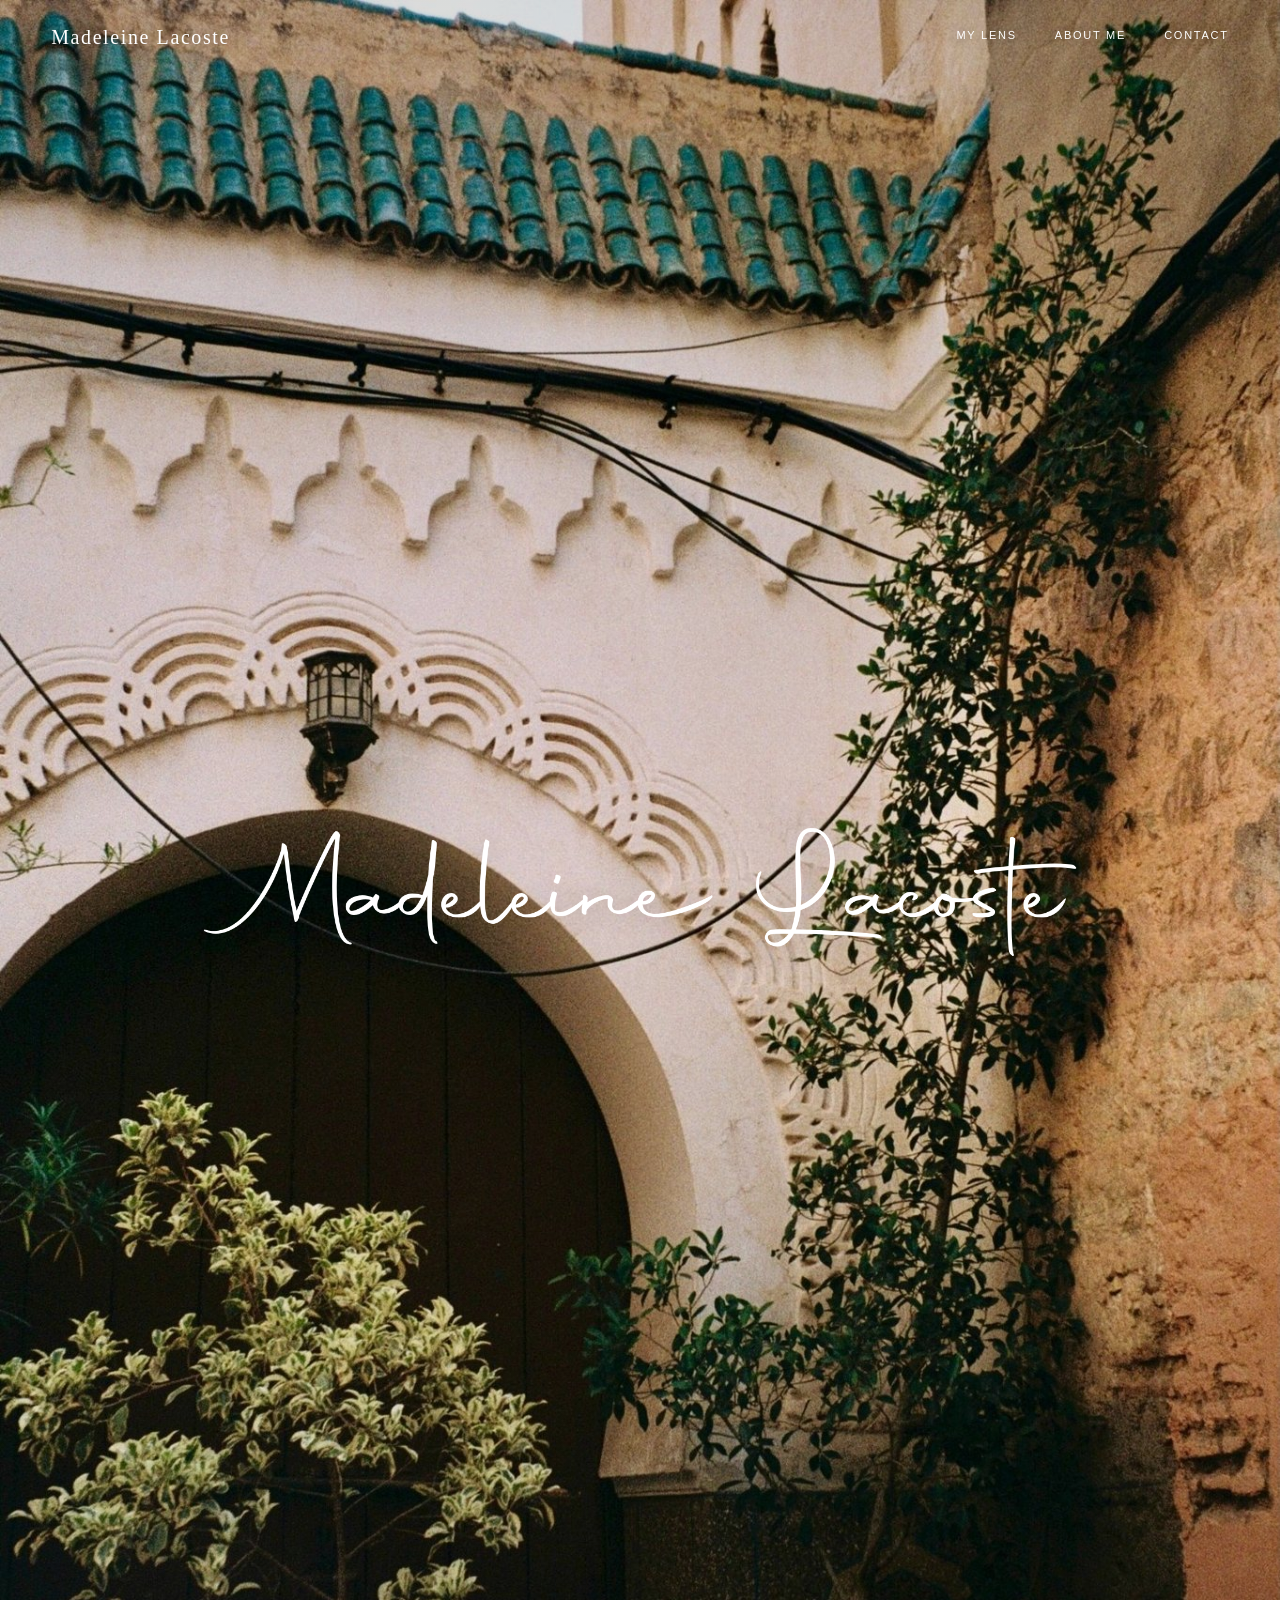
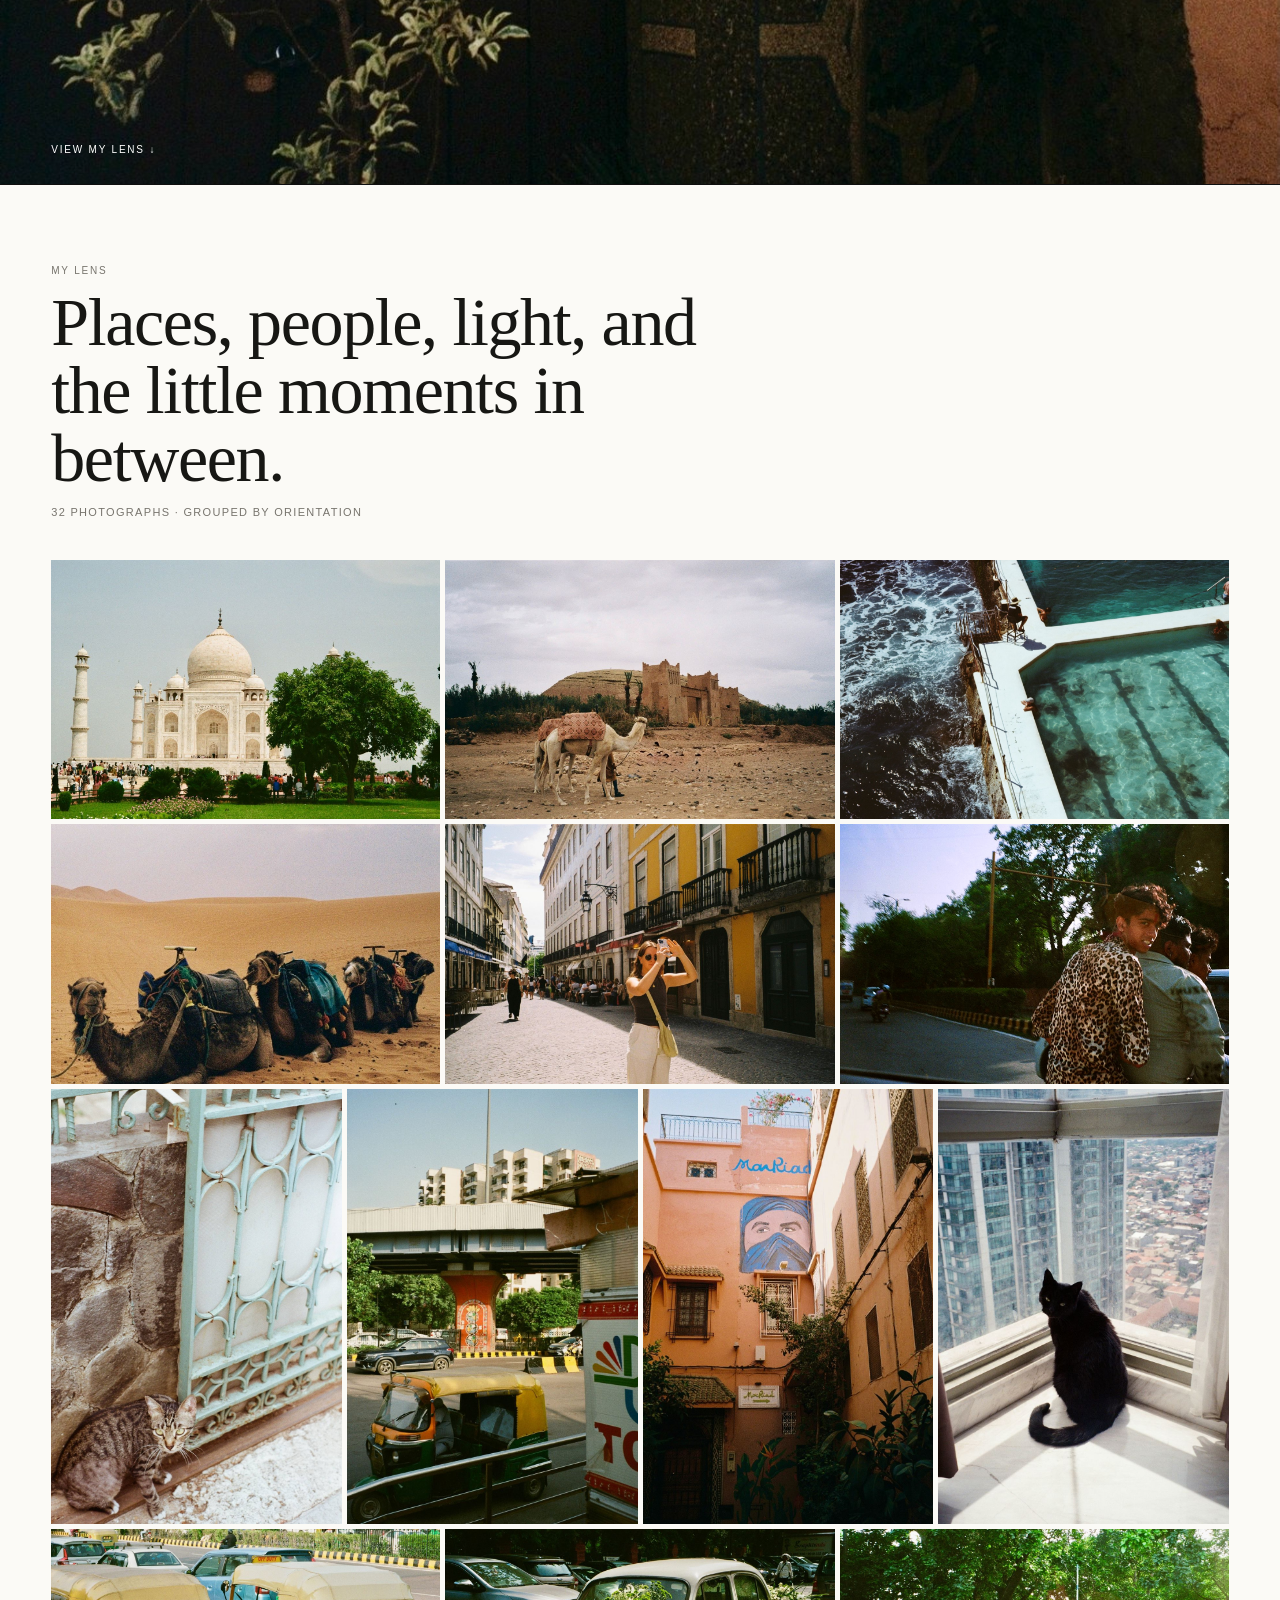
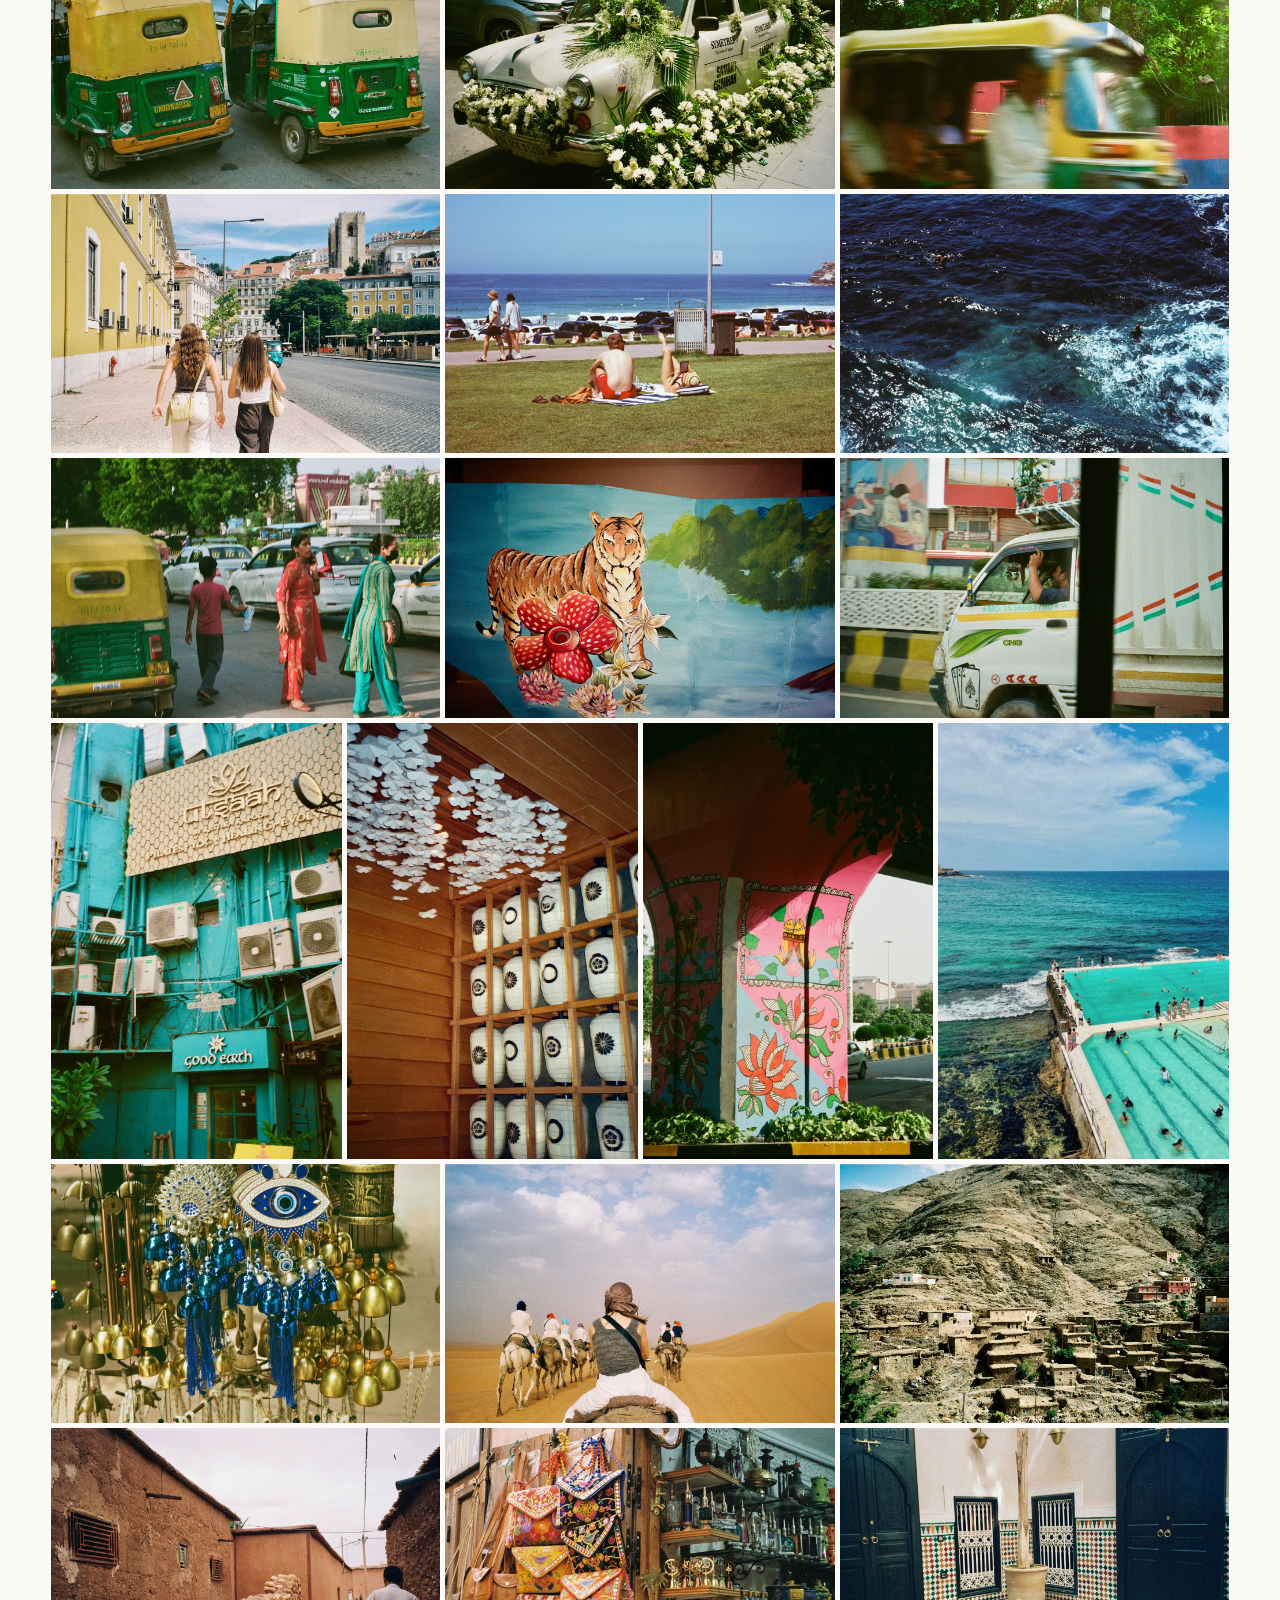
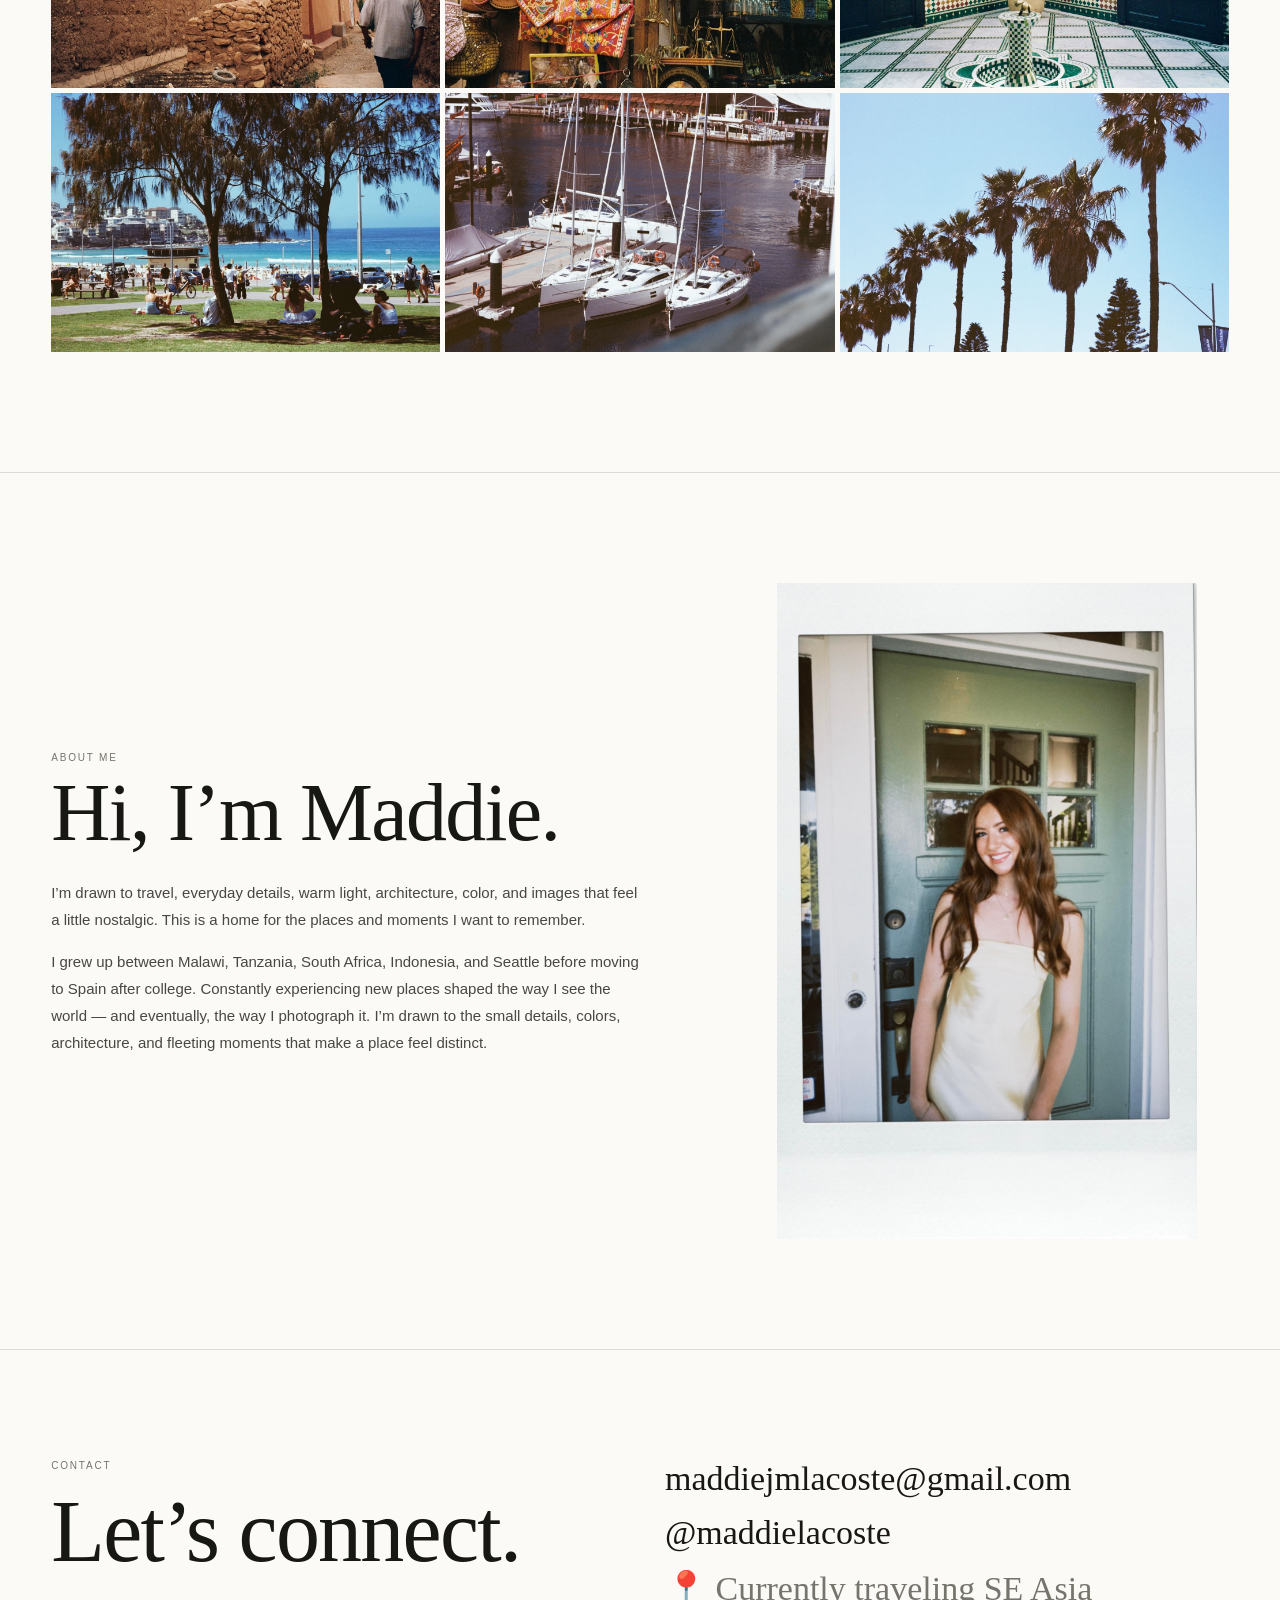
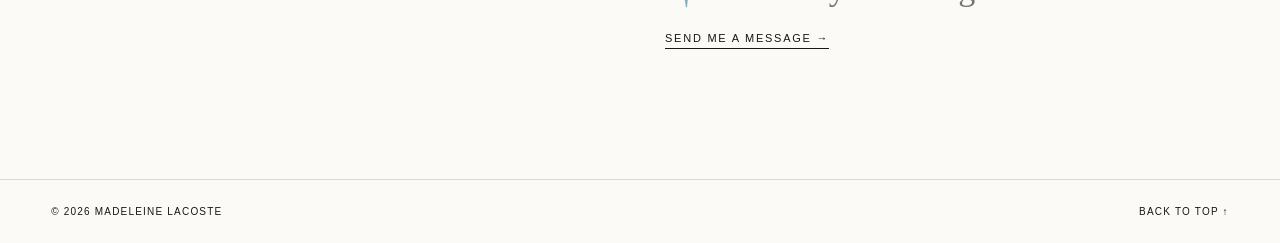
==== index.html @ 98dbc288 "Move overhead pool shot into the top row Co-Authored-By: Claude Opus 5.5 <noreply@anthropic.com>" ====
<!doctype html><html lang="en"><head><meta charset="utf-8"><meta name="viewport" content="width=device-width,initial-scale=1"><title>Madeleine Lacoste — Photography</title><meta name="description" content="Travel photography by Madeleine Lacoste"><link rel="stylesheet" href="styles.css">
</head>
<body>

<header class="site-header"><a class="brand" href="#top">Madeleine Lacoste</a><nav class="nav"><a href="#work">My Lens</a><a href="#about">About Me</a><a href="contact.html">Contact</a></nav></header>

<main>
<section id="top" class="hero"><div class="hero-title"><img src="assets/madeleine-lacoste-title.png" alt="Madeleine Lacoste" data-caption=""></div>
<div class="scroll-cue">View my lens ↓</div>
</section>

<section id="work" class="work"><div class="section-intro"><div class="eyebrow">My Lens</div>
<h1>Places, people, light, and the little moments in between.</h1><div class="count">32 photographs · grouped by orientation</div>
</div>
<!-- GALLERY START: edit each image alt/data-caption if you want descriptions -->
<div class="gallery"><div class="gallery-row landscape-row"><button class="photo-card" type="button" aria-label="Open photo 1" onclick="openLightbox(this)"><img loading="lazy" src="assets/gallery/photo-23.jpg" alt="Travel photograph 1" data-name="000009270031 copy.jpeg" data-caption="000009270031 copy.jpeg"></button><button class="photo-card" type="button" aria-label="Open photo 2" onclick="openLightbox(this)"><img loading="lazy" src="assets/gallery/photo-15.jpg" alt="Travel photograph 2" data-name="camels copy.jpeg" data-caption="camels copy.jpeg"></button><button class="photo-card" type="button" aria-label="Open photo 3" onclick="openLightbox(this)"><img loading="lazy" src="assets/gallery/photo-69.jpg" alt="Travel photograph 3" data-name="bondi_icebergs.jpg" data-caption="bondi_icebergs.jpg"></button></div>
<div class="gallery-row landscape-row"><button class="photo-card" type="button" aria-label="Open photo 4" onclick="openLightbox(this)"><img loading="lazy" src="assets/gallery/photo-16.jpg" alt="Travel photograph 4" data-name="camels_sit copy.jpeg" data-caption="camels_sit copy.jpeg"></button><button class="photo-card" type="button" aria-label="Open photo 5" onclick="openLightbox(this)"><img loading="lazy" src="assets/gallery/photo-14.jpg" alt="Travel photograph 5" data-name="IMG_2668.jpeg" data-caption="IMG_2668.jpeg"></button><button class="photo-card" type="button" aria-label="Open photo 6" onclick="openLightbox(this)"><img loading="lazy" src="assets/gallery/photo-52.jpg?v=2" alt="Travel photograph 6" data-name="000009250011 copy.jpeg" data-caption="000009250011 copy.jpeg"></button></div>
<div class="gallery-row portrait-row"><button class="photo-card" type="button" aria-label="Open photo 7" onclick="openLightbox(this)"><img loading="lazy" src="assets/gallery/photo-67.jpg?v=2" alt="Travel photograph 7" data-name="cat_gate.jpg" data-caption="cat_gate.jpg"></button><button class="photo-card" type="button" aria-label="Open photo 8" onclick="openLightbox(this)"><img loading="lazy" src="assets/gallery/photo-45.jpg" alt="Travel photograph 8" data-name="000009250019 copy.jpeg" data-caption="000009250019 copy.jpeg"></button><button class="photo-card" type="button" aria-label="Open photo 9" onclick="openLightbox(this)"><img loading="lazy" src="assets/gallery/photo-30.jpg" alt="Travel photograph 9" data-name="orange_building copy.jpeg" data-caption="orange_building copy.jpeg"></button><button class="photo-card" type="button" aria-label="Open photo 10" onclick="openLightbox(this)"><img loading="lazy" src="assets/gallery/photo-54.jpg" alt="Travel photograph 10" data-name="000000820035 copy.jpeg" data-caption="000000820035 copy.jpeg"></button></div>
<div class="gallery-row landscape-row"><button class="photo-card" type="button" aria-label="Open photo 11" onclick="openLightbox(this)"><img loading="lazy" src="assets/gallery/photo-41.jpg" alt="Travel photograph 11" data-name="000009250014 copy.jpeg" data-caption="000009250014 copy.jpeg"></button><button class="photo-card" type="button" aria-label="Open photo 12" onclick="openLightbox(this)"><img loading="lazy" src="assets/gallery/photo-44.jpg" alt="Travel photograph 12" data-name="000009250035 copy.jpeg" data-caption="000009250035 copy.jpeg"></button><button class="photo-card" type="button" aria-label="Open photo 13" onclick="openLightbox(this)"><img loading="lazy" src="assets/gallery/photo-64.jpg" alt="Travel photograph 13" data-name="rickshaw.jpg" data-caption="rickshaw.jpg"></button></div>
<div class="gallery-row landscape-row"><button class="photo-card" type="button" aria-label="Open photo 14" onclick="openLightbox(this)"><img loading="lazy" src="assets/gallery/photo-12.jpg" alt="Travel photograph 14" data-name="friends copy.jpeg" data-caption="friends copy.jpeg"></button><button class="photo-card" type="button" aria-label="Open photo 15" onclick="openLightbox(this)"><img loading="lazy" src="assets/gallery/photo-70.jpg" alt="Travel photograph 15" data-name="bondi_lawn.jpg" data-caption="bondi_lawn.jpg"></button><button class="photo-card" type="button" aria-label="Open photo 16" onclick="openLightbox(this)"><img loading="lazy" src="assets/gallery/photo-71.jpg" alt="Travel photograph 16" data-name="swimmers.jpg" data-caption="swimmers.jpg"></button></div>
<div class="gallery-row landscape-row"><button class="photo-card" type="button" aria-label="Open photo 17" onclick="openLightbox(this)"><img loading="lazy" src="assets/gallery/photo-53.jpg" alt="Travel photograph 17" data-name="000009250013 copy.jpeg" data-caption="000009250013 copy.jpeg"></button><button class="photo-card" type="button" aria-label="Open photo 18" onclick="openLightbox(this)"><img loading="lazy" src="assets/gallery/photo-61.jpg" alt="Travel photograph 18" data-name="000003970022 copy.jpeg" data-caption="000003970022 copy.jpeg"></button><button class="photo-card" type="button" aria-label="Open photo 19" onclick="openLightbox(this)"><img loading="lazy" src="assets/gallery/photo-28.jpg" alt="Travel photograph 19" data-name="000009270016 copy.jpeg" data-caption="000009270016 copy.jpeg"></button></div>
<div class="gallery-row portrait-row"><button class="photo-card" type="button" aria-label="Open photo 20" onclick="openLightbox(this)"><img loading="lazy" src="assets/gallery/photo-46.jpg" alt="Travel photograph 20" data-name="000009250031 copy.jpeg" data-caption="000009250031 copy.jpeg"></button><button class="photo-card" type="button" aria-label="Open photo 21" onclick="openLightbox(this)"><img loading="lazy" src="assets/gallery/photo-55.jpg" alt="Travel photograph 21" data-name="000003970027 copy.jpeg" data-caption="000003970027 copy.jpeg"></button><button class="photo-card" type="button" aria-label="Open photo 22" onclick="openLightbox(this)"><img loading="lazy" src="assets/gallery/photo-58.jpg" alt="Travel photograph 22" data-name="000009250017 copy.jpeg" data-caption="000009250017 copy.jpeg"></button><button class="photo-card" type="button" aria-label="Open photo 23" onclick="openLightbox(this)"><img loading="lazy" src="assets/gallery/photo-37.jpg?v=2" alt="Travel photograph 23" data-name="IMG_5978.jpeg" data-caption="IMG_5978.jpeg"></button></div>
<div class="gallery-row landscape-row"><button class="photo-card" type="button" aria-label="Open photo 24" onclick="openLightbox(this)"><img loading="lazy" src="assets/gallery/photo-26.jpg" alt="Travel photograph 24" data-name="000009270003 copy.jpeg" data-caption="000009270003 copy.jpeg"></button><button class="photo-card" type="button" aria-label="Open photo 25" onclick="openLightbox(this)"><img loading="lazy" src="assets/gallery/photo-13.jpg" alt="Travel photograph 25" data-name="IMG_2643.jpeg" data-caption="IMG_2643.jpeg"></button><button class="photo-card" type="button" aria-label="Open photo 26" onclick="openLightbox(this)"><img loading="lazy" src="assets/gallery/photo-02.jpg" alt="Travel photograph 26" data-name="rocky_hill copy.jpeg" data-caption="rocky_hill copy.jpeg"></button></div>
<div class="gallery-row landscape-row"><button class="photo-card" type="button" aria-label="Open photo 27" onclick="openLightbox(this)"><img loading="lazy" src="assets/gallery/photo-04.jpg" alt="Travel photograph 27" data-name="village copy.jpeg" data-caption="village copy.jpeg"></button><button class="photo-card" type="button" aria-label="Open photo 28" onclick="openLightbox(this)"><img loading="lazy" src="assets/gallery/photo-07.jpg" alt="Travel photograph 28" data-name="market copy.JPG" data-caption="market copy.JPG"></button><button class="photo-card" type="button" aria-label="Open photo 29" onclick="openLightbox(this)"><img loading="lazy" src="assets/gallery/photo-10.jpg" alt="Travel photograph 29" data-name="courtyard copy.jpeg" data-caption="courtyard copy.jpeg"></button></div>
<div class="gallery-row landscape-row"><button class="photo-card" type="button" aria-label="Open photo 30" onclick="openLightbox(this)"><img loading="lazy" src="assets/gallery/photo-72.jpg" alt="Travel photograph 30" data-name="bondi_trees.jpg" data-caption="bondi_trees.jpg"></button><button class="photo-card" type="button" aria-label="Open photo 31" onclick="openLightbox(this)"><img loading="lazy" src="assets/gallery/photo-73.jpg" alt="Travel photograph 31" data-name="harbour_boats.jpg" data-caption="harbour_boats.jpg"></button><button class="photo-card" type="button" aria-label="Open photo 32" onclick="openLightbox(this)"><img loading="lazy" src="assets/gallery/photo-74.jpg" alt="Travel photograph 32" data-name="palms.jpg" data-caption="palms.jpg"></button></div>
</div>
</section>

<!-- EDIT ABOUT-ME TEXT BELOW -->
<section id="about" class="about"><div class="about-copy"><div class="eyebrow">About Me</div>
<h2>Hi, I’m Maddie.</h2><p>I’m drawn to travel, everyday details, warm light, architecture, color, and images that feel a little nostalgic. This is a home for the places and moments I want to remember.</p><p>I grew up between Malawi, Tanzania, South Africa, Indonesia, and Seattle before moving to Spain after college. Constantly experiencing new places shaped the way I see the world — and eventually, the way I photograph it. I’m drawn to the small details, colors, architecture, and fleeting moments that make a place feel distinct.</p></div>
<div class="about-photo"><img src="assets/portrait.jpg" alt="Portrait of Madeleine Lacoste"></div>
</section>

<!-- EDIT CONTACT DETAILS BELOW -->
<section id="contact" class="contact"><div><div class="eyebrow">Contact</div>
<h2>Let’s connect.</h2></div>
<div class="contact-details"><a href="mailto:maddiejmlacoste@gmail.com">maddiejmlacoste@gmail.com</a><a href="https://www.instagram.com/maddielacoste/" target="_blank" rel="noopener">@maddielacoste</a><p>&#128205; Currently traveling SE Asia</p><a class="contact-link" href="contact.html">Send me a message →</a></div>
</section>
</main>

<footer><span>© <span id="year"></span> Madeleine Lacoste</span><a href="#top">Back to top ↑</a></footer>

<div id="lightbox" class="lightbox" onclick="closeLightbox(event)"><button class="lightbox-close" aria-label="Close" onclick="closeLightbox(event,true)">×</button><img id="lightboxImage" alt="Expanded photograph" data-caption=""><div id="lightboxCaption" class="lightbox-caption"></div>
</div>


<script src="script.js"></script>
</body></html>
---- styles.css ----
:root {
    --bg: #fbfaf6;
    --ink: #171714;
    --muted: #77746d;
    --line: rgba(23, 23, 20, .14);
    --pad: clamp(18px, 4vw, 58px);
}

* {
    box-sizing: border-box;
}

html {
    scroll-behavior: smooth;
}

body {
    margin: 0;
    background: var(--bg);
    color: var(--ink);
    font-family: Arial, Helvetica, sans-serif;
    font-weight: 300;
}

a {
    color: inherit;
    text-decoration: none;
}

button {
    font: inherit;
}


/* HEADER */

.site-header {
    position: absolute;
    z-index: 20;
    top: 0;
    left: 0;
    width: 100%;
    display: flex;
    align-items: center;
    justify-content: space-between;
    padding: 26px var(--pad);
    color: #fff;
    text-shadow: 0 1px 12px rgba(0, 0, 0, .35);
}

.brand {
    font-family: Georgia, serif;
    font-size: 20px;
    letter-spacing: .08em;
}

.nav {
    display: flex;
    gap: clamp(14px, 3vw, 38px);
    font-size: 11px;
    text-transform: uppercase;
    letter-spacing: .16em;
}

.nav a {
    border-bottom: 1px solid transparent;
    padding-bottom: 4px;
}

.nav a:hover {
    border-color: currentColor;
}


/* HERO */

.hero {
    min-height: max(100svh, 139.42vw);
    position: relative;
    background-image: url("assets/hero.jpg");
    background-size: 100% auto;
    background-repeat: no-repeat;
    background-position: center top;
    background-color: #111;
    overflow: hidden;
}

.hero:after {
    content: "";
    position: absolute;
    inset: 0;
    background: linear-gradient(
        to bottom,
        rgba(0, 0, 0, .14),
        rgba(0, 0, 0, .01) 50%,
        rgba(0, 0, 0, .12)
    );
}

.hero-title {
    position: absolute;
    z-index: 2;
    left: 50%;
    top: 50%;
    transform: translate(-50%, -50%);
    width: min(72vw, 920px);
}

.hero-title img {
    width: 100%;
    display: block;
    filter: drop-shadow(0 2px 12px rgba(0, 0, 0, .15));
}

.scroll-cue {
    position: absolute;
    z-index: 2;
    left: var(--pad);
    bottom: 30px;
    color: #fff;
    font-size: 10px;
    letter-spacing: .18em;
    text-transform: uppercase;
}


/* WORK / GALLERY */

.work {
    padding: 80px var(--pad) 120px;
}

.section-intro {
    max-width: 700px;
    margin-bottom: 42px;
}

.eyebrow {
    text-transform: uppercase;
    letter-spacing: .18em;
    font-size: 10px;
    color: var(--muted);
}

.section-intro h1,
.about h2,
.contact h2 {
    font-family: Georgia, serif;
    font-weight: 400;
    letter-spacing: -.02em;
}

.section-intro h1 {
    font-size: clamp(34px, 5.6vw, 68px);
    line-height: 1;
    margin: 12px 0 0;
}

.gallery {
    display: flex;
    flex-direction: column;
    gap: 5px;
}

.gallery-row {
    display: grid;
    gap: 5px;
}

.landscape-row {
    grid-template-columns: repeat(3, minmax(0, 1fr));
}

.portrait-row {
    grid-template-columns: repeat(4, minmax(0, 1fr));
}

.photo-card {
    border: 0;
    padding: 0;
    background: #e9e5dc;
    overflow: hidden;
    cursor: zoom-in;
    width: 100%;
}

.landscape-row .photo-card {
    aspect-ratio: 3 / 2;
}

.portrait-row .photo-card {
    aspect-ratio: 2 / 3;
}

.photo-card img {
    width: 100%;
    height: 100%;
    display: block;
    object-fit: cover;
    transition: transform .45s ease, filter .35s ease;
}

.photo-card:hover img {
    transform: scale(1.018);
    filter: saturate(1.03);
}


/* ABOUT */

.about {
    border-top: 1px solid var(--line);
    border-bottom: 1px solid var(--line);
    display: grid;
    grid-template-columns: 1.1fr .9fr;
    gap: clamp(40px, 8vw, 120px);
    padding: 110px var(--pad);
    align-items: center;
}

.about-copy {
    max-width: 650px;
}

.about h2 {
    font-size: clamp(44px, 7vw, 82px);
    line-height: .98;
    margin: 10px 0 26px;
}

.about p {
    font-size: 15px;
    line-height: 1.8;
    color: #494741;
}

/* Portrait */

.about-photo {
    width: min(100%, 420px);
    justify-self: center;
}

.about-photo img {
    width: 100%;
    height: auto;
    display: block;
}


/* CONTACT */

.contact {
    padding: 110px var(--pad) 130px;
    display: grid;
    grid-template-columns: 1fr 1fr;
    gap: 50px;
}

.contact h2 {
    font-size: clamp(48px, 7vw, 88px);
    margin: 10px 0 0;
}

.contact-details {
    display: flex;
    flex-direction: column;
    gap: 16px;
    justify-content: end;
    font-family: Georgia, serif;
    font-size: clamp(22px, 3vw, 34px);
}

.contact-details p {
    margin: 0;
    color: var(--muted);
}


/* FOOTER */

footer {
    padding: 26px var(--pad);
    border-top: 1px solid var(--line);
    display: flex;
    justify-content: space-between;
    font-size: 10px;
    text-transform: uppercase;
    letter-spacing: .12em;
}


/* LIGHTBOX */

.lightbox {
    position: fixed;
    z-index: 100;
    inset: 0;
    background: rgba(9, 9, 8, .94);
    display: none;
    align-items: center;
    justify-content: center;
    padding: 4vw;
}

.lightbox.open {
    display: flex;
}

.lightbox img {
    max-width: 92vw;
    max-height: 90vh;
    object-fit: contain;
}

.lightbox-close {
    position: fixed;
    top: 18px;
    right: 25px;
    border: 0;
    background: transparent;
    color: #fff;
    font-size: 38px;
    font-weight: 200;
    cursor: pointer;
}

.lightbox-caption {
    position: fixed;
    left: 24px;
    bottom: 20px;
    color: rgba(255, 255, 255, .75);
    font-size: 10px;
    letter-spacing: .08em;
}

.count {
    margin-top: 14px;
    color: var(--muted);
    font-size: 11px;
    letter-spacing: .12em;
    text-transform: uppercase;
}


/* TABLET */

/* CONTACT PAGE */

.site-header.solid {
    position: static;
    color: var(--ink);
    text-shadow: none;
    border-bottom: 1px solid var(--line);
}

.nav a[aria-current="page"] {
    border-color: currentColor;
}

.contact-page {
    min-height: calc(100svh - 160px);
    align-items: start;
}

.contact-intro {
    color: var(--muted);
    font-size: 16px;
    line-height: 1.6;
    max-width: 30em;
    margin: 22px 0 40px;
}

.contact-page .contact-details {
    font-size: clamp(18px, 2vw, 22px);
}

.contact-form {
    display: flex;
    flex-direction: column;
    gap: 22px;
}

.contact-form label {
    display: flex;
    flex-direction: column;
    gap: 8px;
    font-size: 11px;
    text-transform: uppercase;
    letter-spacing: .16em;
    color: var(--muted);
}

.contact-form input,
.contact-form textarea {
    font: inherit;
    font-size: 16px;
    color: var(--ink);
    background: transparent;
    border: 0;
    border-bottom: 1px solid var(--line);
    padding: 10px 0;
    text-transform: none;
    letter-spacing: normal;
    border-radius: 0;
}

.contact-form textarea {
    resize: vertical;
    border: 1px solid var(--line);
    padding: 12px;
}

.contact-form input:focus,
.contact-form textarea:focus {
    outline: none;
    border-color: var(--ink);
}

.contact-form button {
    align-self: flex-start;
    background: var(--ink);
    color: var(--bg);
    border: 0;
    padding: 15px 30px;
    font-size: 11px;
    text-transform: uppercase;
    letter-spacing: .16em;
    cursor: pointer;
}

.contact-form button:hover {
    opacity: .85;
}

.contact-form .honey {
    display: none;
}

.form-error {
    margin: 0;
    color: #a3352b;
    font-size: 14px;
    line-height: 1.5;
}

.contact-form button:disabled {
    opacity: .5;
    cursor: default;
}

.form-sent {
    font-family: Georgia, serif;
    font-size: clamp(22px, 3vw, 30px);
    line-height: 1.4;
}

.contact-link {
    font-family: Arial, Helvetica, sans-serif;
    font-size: 11px;
    text-transform: uppercase;
    letter-spacing: .16em;
    border-bottom: 1px solid currentColor;
    align-self: flex-start;
    padding-bottom: 4px;
    margin-top: 8px;
}


@media (max-width: 950px) {

    .landscape-row {
        grid-template-columns: repeat(3, 1fr);
    }

    .portrait-row {
        grid-template-columns: repeat(4, 1fr);
    }

    .about {
        grid-template-columns: 1fr;
    }

    .about-photo {
        width: min(100%, 420px);
    }
}


/* MOBILE */

@media (max-width: 620px) {

    .site-header {
        padding-top: 20px;
    }

    .brand {
        font-size: 17px;
    }

    .nav {
        gap: 12px;
        font-size: 9px;
    }

    .hero {
        min-height: 82svh;
    }

    .hero-title {
        width: 88vw;
    }

    .work {
        padding-top: 60px;
    }

    .gallery {
        gap: 3px;
    }

    .gallery-row {
        gap: 3px;
    }

    .landscape-row {
        grid-template-columns: 1fr;
    }

    .portrait-row {
        grid-template-columns: 1fr 1fr;
    }

    .contact {
        grid-template-columns: 1fr;
    }

    .about {
        padding-top: 80px;
        padding-bottom: 80px;
    }

    .about-photo {
        width: min(100%, 360px);
    }
}
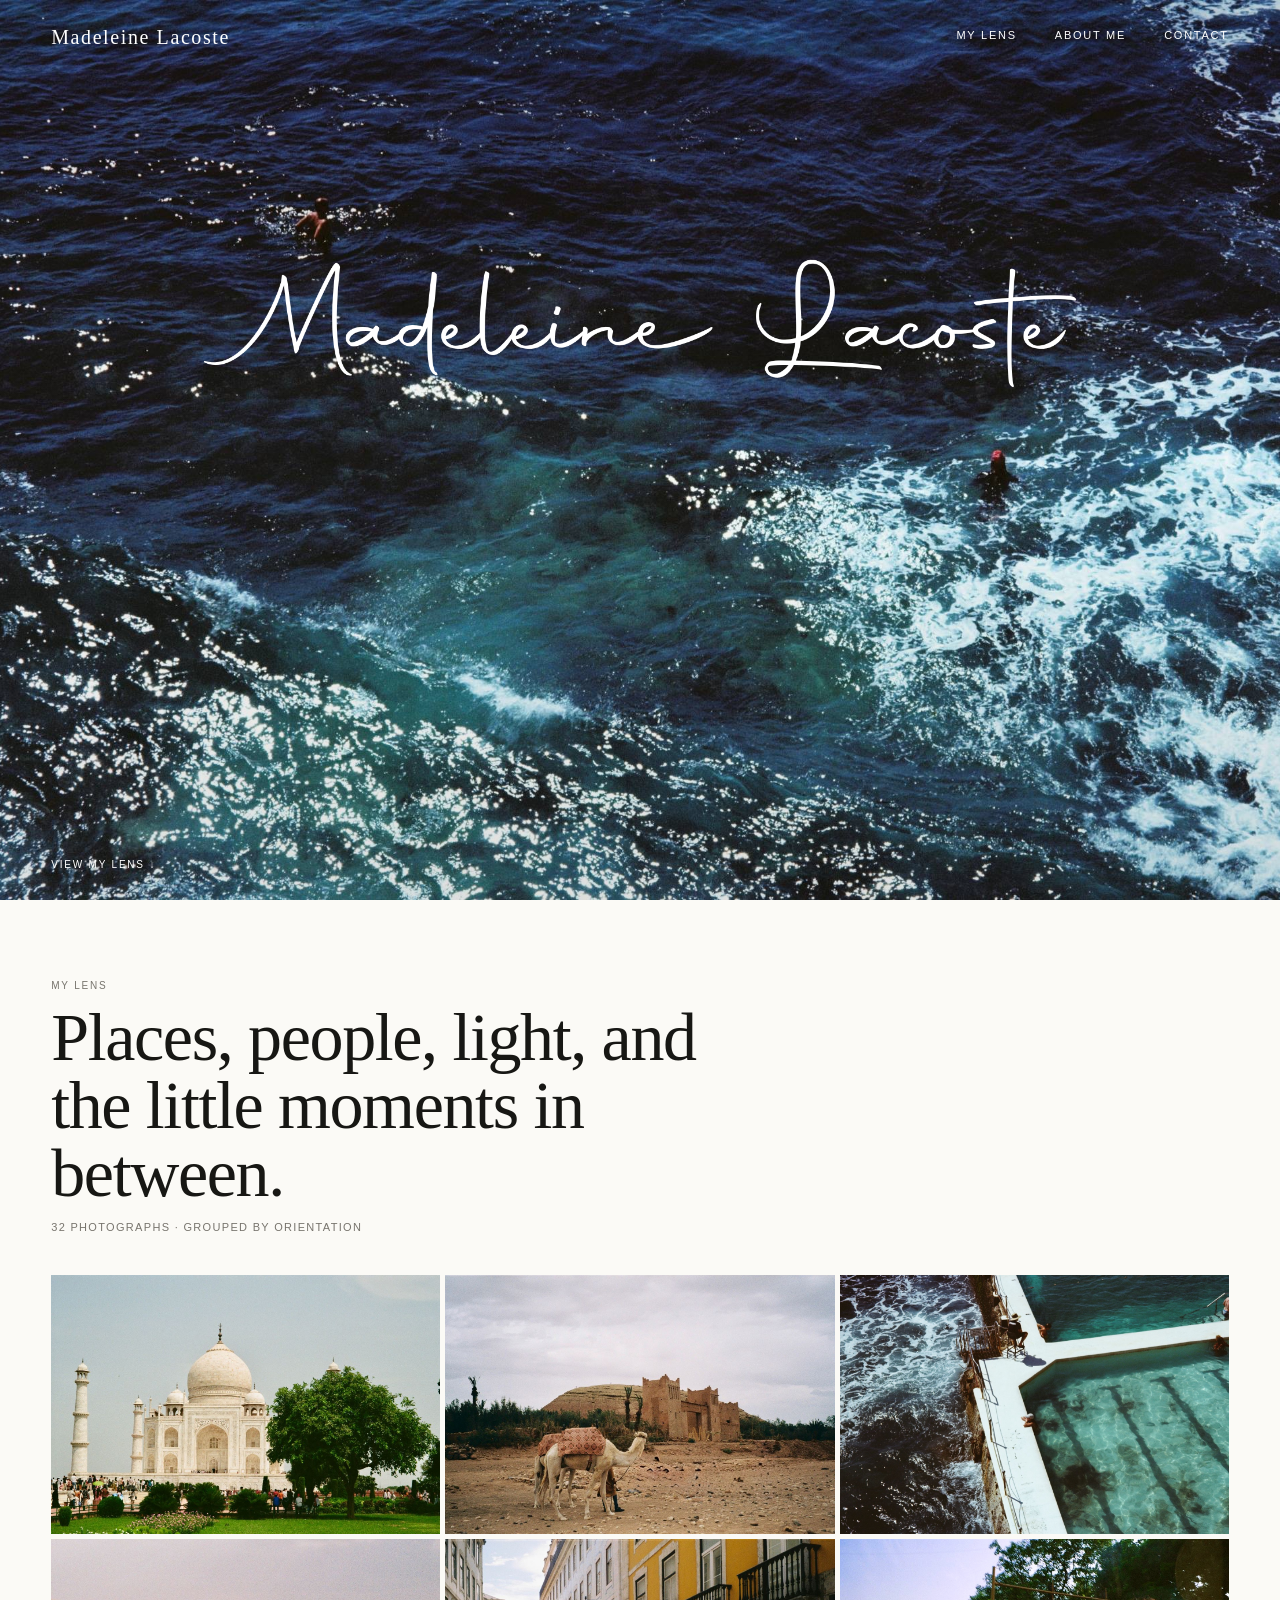
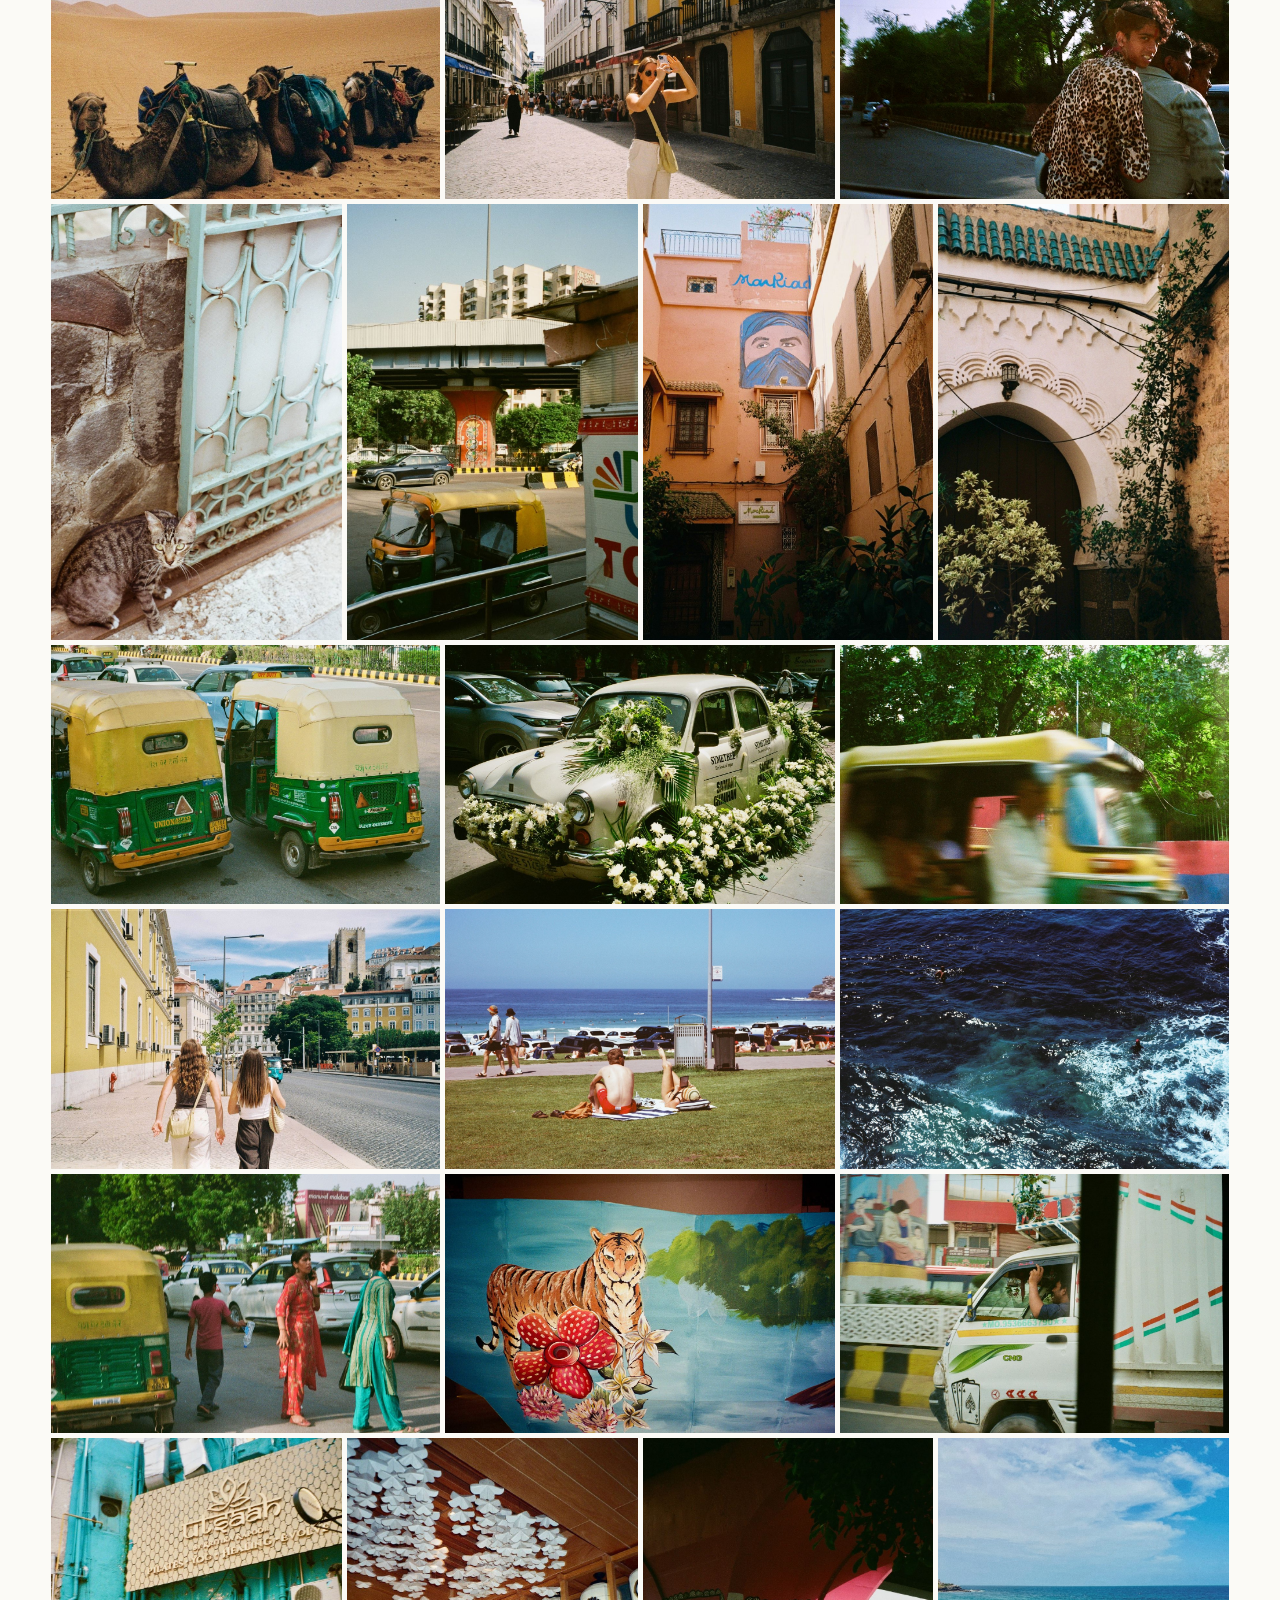
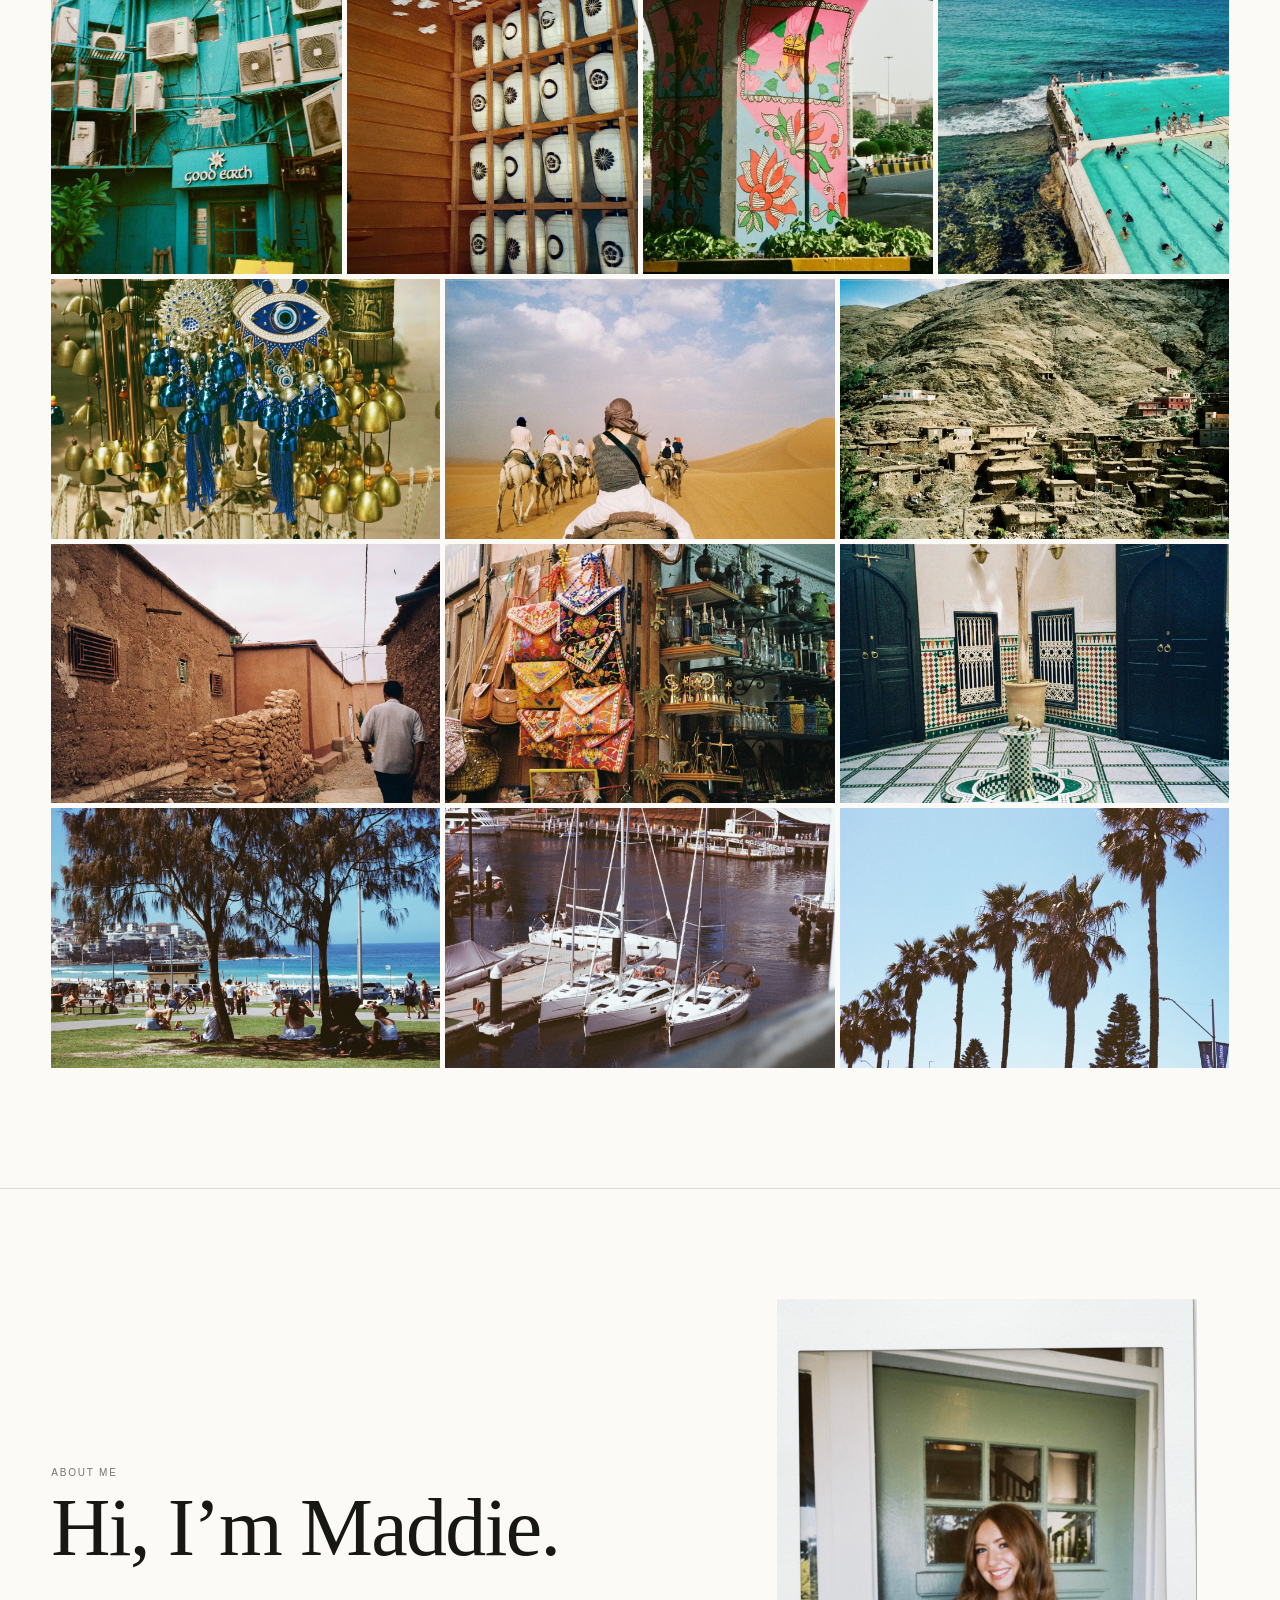
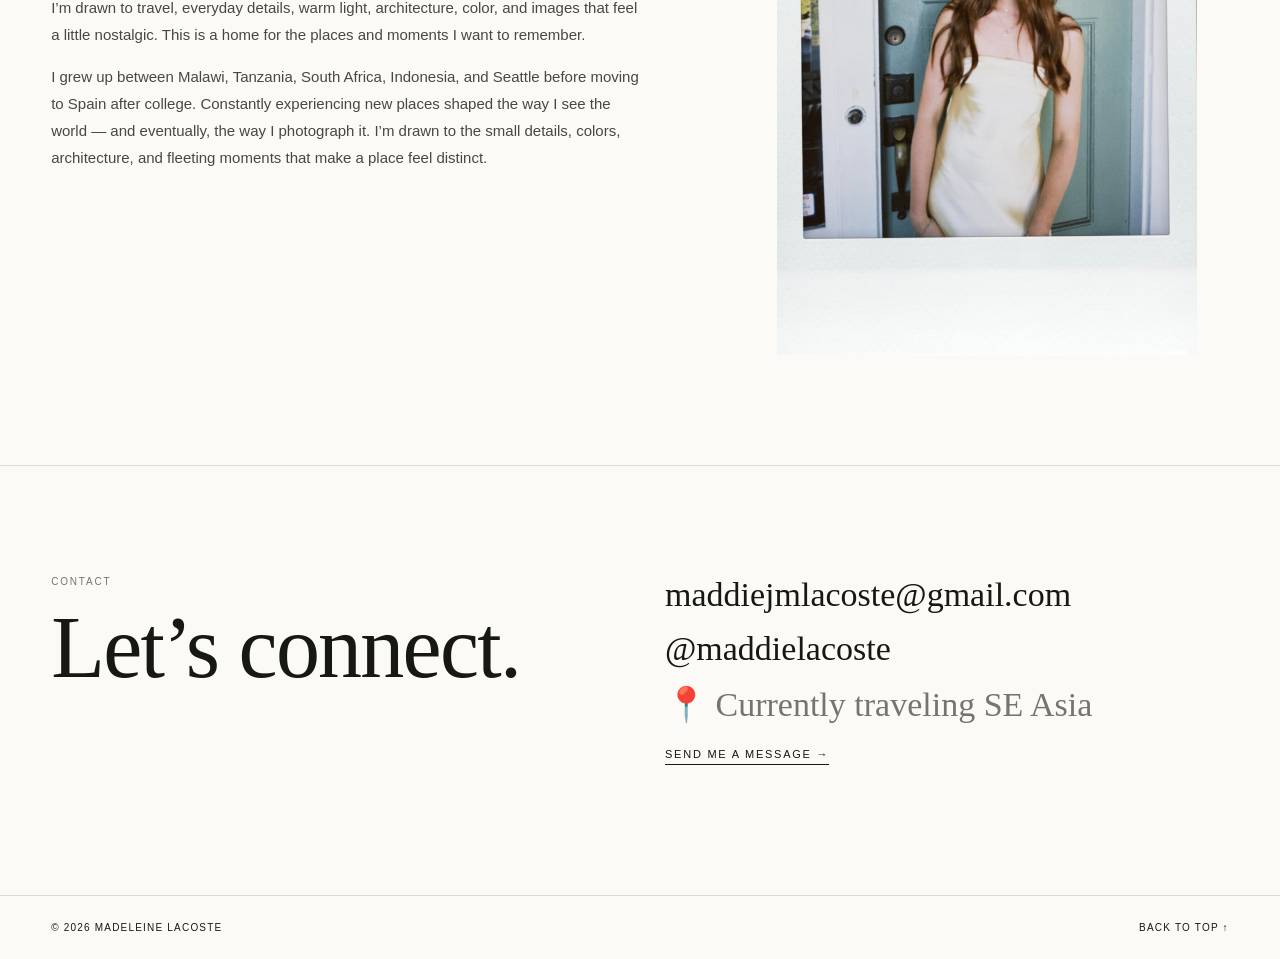
==== commit afeb45a0: "Ocean background; Moroccan door replaces cat-in-window in the grid Co-Authored-By: Claude Opus 5.5 <" ====
--- a/index.html
+++ b/index.html
@@ -1,4 +1,4 @@
-<!doctype html><html lang="en"><head><meta charset="utf-8"><meta name="viewport" content="width=device-width,initial-scale=1"><title>Madeleine Lacoste — Photography</title><meta name="description" content="Travel photography by Madeleine Lacoste"><link rel="stylesheet" href="styles.css">
+<!doctype html><html lang="en"><head><meta charset="utf-8"><meta name="viewport" content="width=device-width,initial-scale=1"><title>Madeleine Lacoste — Photography</title><meta name="description" content="Travel photography by Madeleine Lacoste"><link rel="stylesheet" href="styles.css?v=2">
 </head>
 <body>
 
@@ -15,7 +15,7 @@
 <!-- GALLERY START: edit each image alt/data-caption if you want descriptions -->
 <div class="gallery"><div class="gallery-row landscape-row"><button class="photo-card" type="button" aria-label="Open photo 1" onclick="openLightbox(this)"><img loading="lazy" src="assets/gallery/photo-23.jpg" alt="Travel photograph 1" data-name="000009270031 copy.jpeg" data-caption="000009270031 copy.jpeg"></button><button class="photo-card" type="button" aria-label="Open photo 2" onclick="openLightbox(this)"><img loading="lazy" src="assets/gallery/photo-15.jpg" alt="Travel photograph 2" data-name="camels copy.jpeg" data-caption="camels copy.jpeg"></button><button class="photo-card" type="button" aria-label="Open photo 3" onclick="openLightbox(this)"><img loading="lazy" src="assets/gallery/photo-69.jpg" alt="Travel photograph 3" data-name="bondi_icebergs.jpg" data-caption="bondi_icebergs.jpg"></button></div>
 <div class="gallery-row landscape-row"><button class="photo-card" type="button" aria-label="Open photo 4" onclick="openLightbox(this)"><img loading="lazy" src="assets/gallery/photo-16.jpg" alt="Travel photograph 4" data-name="camels_sit copy.jpeg" data-caption="camels_sit copy.jpeg"></button><button class="photo-card" type="button" aria-label="Open photo 5" onclick="openLightbox(this)"><img loading="lazy" src="assets/gallery/photo-14.jpg" alt="Travel photograph 5" data-name="IMG_2668.jpeg" data-caption="IMG_2668.jpeg"></button><button class="photo-card" type="button" aria-label="Open photo 6" onclick="openLightbox(this)"><img loading="lazy" src="assets/gallery/photo-52.jpg?v=2" alt="Travel photograph 6" data-name="000009250011 copy.jpeg" data-caption="000009250011 copy.jpeg"></button></div>
-<div class="gallery-row portrait-row"><button class="photo-card" type="button" aria-label="Open photo 7" onclick="openLightbox(this)"><img loading="lazy" src="assets/gallery/photo-67.jpg?v=2" alt="Travel photograph 7" data-name="cat_gate.jpg" data-caption="cat_gate.jpg"></button><button class="photo-card" type="button" aria-label="Open photo 8" onclick="openLightbox(this)"><img loading="lazy" src="assets/gallery/photo-45.jpg" alt="Travel photograph 8" data-name="000009250019 copy.jpeg" data-caption="000009250019 copy.jpeg"></button><button class="photo-card" type="button" aria-label="Open photo 9" onclick="openLightbox(this)"><img loading="lazy" src="assets/gallery/photo-30.jpg" alt="Travel photograph 9" data-name="orange_building copy.jpeg" data-caption="orange_building copy.jpeg"></button><button class="photo-card" type="button" aria-label="Open photo 10" onclick="openLightbox(this)"><img loading="lazy" src="assets/gallery/photo-54.jpg" alt="Travel photograph 10" data-name="000000820035 copy.jpeg" data-caption="000000820035 copy.jpeg"></button></div>
+<div class="gallery-row portrait-row"><button class="photo-card" type="button" aria-label="Open photo 7" onclick="openLightbox(this)"><img loading="lazy" src="assets/gallery/photo-67.jpg?v=2" alt="Travel photograph 7" data-name="cat_gate.jpg" data-caption="cat_gate.jpg"></button><button class="photo-card" type="button" aria-label="Open photo 8" onclick="openLightbox(this)"><img loading="lazy" src="assets/gallery/photo-45.jpg" alt="Travel photograph 8" data-name="000009250019 copy.jpeg" data-caption="000009250019 copy.jpeg"></button><button class="photo-card" type="button" aria-label="Open photo 9" onclick="openLightbox(this)"><img loading="lazy" src="assets/gallery/photo-30.jpg" alt="Travel photograph 9" data-name="orange_building copy.jpeg" data-caption="orange_building copy.jpeg"></button><button class="photo-card" type="button" aria-label="Open photo 10" onclick="openLightbox(this)"><img loading="lazy" src="assets/gallery/photo-75.jpg" alt="Travel photograph 10" data-name="moroccan_door.jpg" data-caption="moroccan_door.jpg"></button></div>
 <div class="gallery-row landscape-row"><button class="photo-card" type="button" aria-label="Open photo 11" onclick="openLightbox(this)"><img loading="lazy" src="assets/gallery/photo-41.jpg" alt="Travel photograph 11" data-name="000009250014 copy.jpeg" data-caption="000009250014 copy.jpeg"></button><button class="photo-card" type="button" aria-label="Open photo 12" onclick="openLightbox(this)"><img loading="lazy" src="assets/gallery/photo-44.jpg" alt="Travel photograph 12" data-name="000009250035 copy.jpeg" data-caption="000009250035 copy.jpeg"></button><button class="photo-card" type="button" aria-label="Open photo 13" onclick="openLightbox(this)"><img loading="lazy" src="assets/gallery/photo-64.jpg" alt="Travel photograph 13" data-name="rickshaw.jpg" data-caption="rickshaw.jpg"></button></div>
 <div class="gallery-row landscape-row"><button class="photo-card" type="button" aria-label="Open photo 14" onclick="openLightbox(this)"><img loading="lazy" src="assets/gallery/photo-12.jpg" alt="Travel photograph 14" data-name="friends copy.jpeg" data-caption="friends copy.jpeg"></button><button class="photo-card" type="button" aria-label="Open photo 15" onclick="openLightbox(this)"><img loading="lazy" src="assets/gallery/photo-70.jpg" alt="Travel photograph 15" data-name="bondi_lawn.jpg" data-caption="bondi_lawn.jpg"></button><button class="photo-card" type="button" aria-label="Open photo 16" onclick="openLightbox(this)"><img loading="lazy" src="assets/gallery/photo-71.jpg" alt="Travel photograph 16" data-name="swimmers.jpg" data-caption="swimmers.jpg"></button></div>
 <div class="gallery-row landscape-row"><button class="photo-card" type="button" aria-label="Open photo 17" onclick="openLightbox(this)"><img loading="lazy" src="assets/gallery/photo-53.jpg" alt="Travel photograph 17" data-name="000009250013 copy.jpeg" data-caption="000009250013 copy.jpeg"></button><button class="photo-card" type="button" aria-label="Open photo 18" onclick="openLightbox(this)"><img loading="lazy" src="assets/gallery/photo-61.jpg" alt="Travel photograph 18" data-name="000003970022 copy.jpeg" data-caption="000003970022 copy.jpeg"></button><button class="photo-card" type="button" aria-label="Open photo 19" onclick="openLightbox(this)"><img loading="lazy" src="assets/gallery/photo-28.jpg" alt="Travel photograph 19" data-name="000009270016 copy.jpeg" data-caption="000009270016 copy.jpeg"></button></div>
--- a/styles.css
+++ b/styles.css
@@ -75,12 +75,12 @@
 /* HERO */
 
 .hero {
-    min-height: max(100svh, 139.42vw);
+    min-height: max(100svh, 66.75vw);
     position: relative;
-    background-image: url("assets/hero.jpg");
-    background-size: 100% auto;
+    background-image: url("assets/hero-swimmers.jpg");
+    background-size: cover;
     background-repeat: no-repeat;
-    background-position: center top;
+    background-position: center;
     background-color: #111;
     overflow: hidden;
 }
@@ -101,7 +101,7 @@
     position: absolute;
     z-index: 2;
     left: 50%;
-    top: 50%;
+    top: 36%;
     transform: translate(-50%, -50%);
     width: min(72vw, 920px);
 }
@@ -121,6 +121,7 @@
     font-size: 10px;
     letter-spacing: .18em;
     text-transform: uppercase;
+    text-shadow: 0 1px 8px rgba(0, 0, 0, .6);
 }
 
 
@@ -506,6 +507,7 @@
 
     .hero {
         min-height: 82svh;
+        background-position: 78% center;
     }
 
     .hero-title {
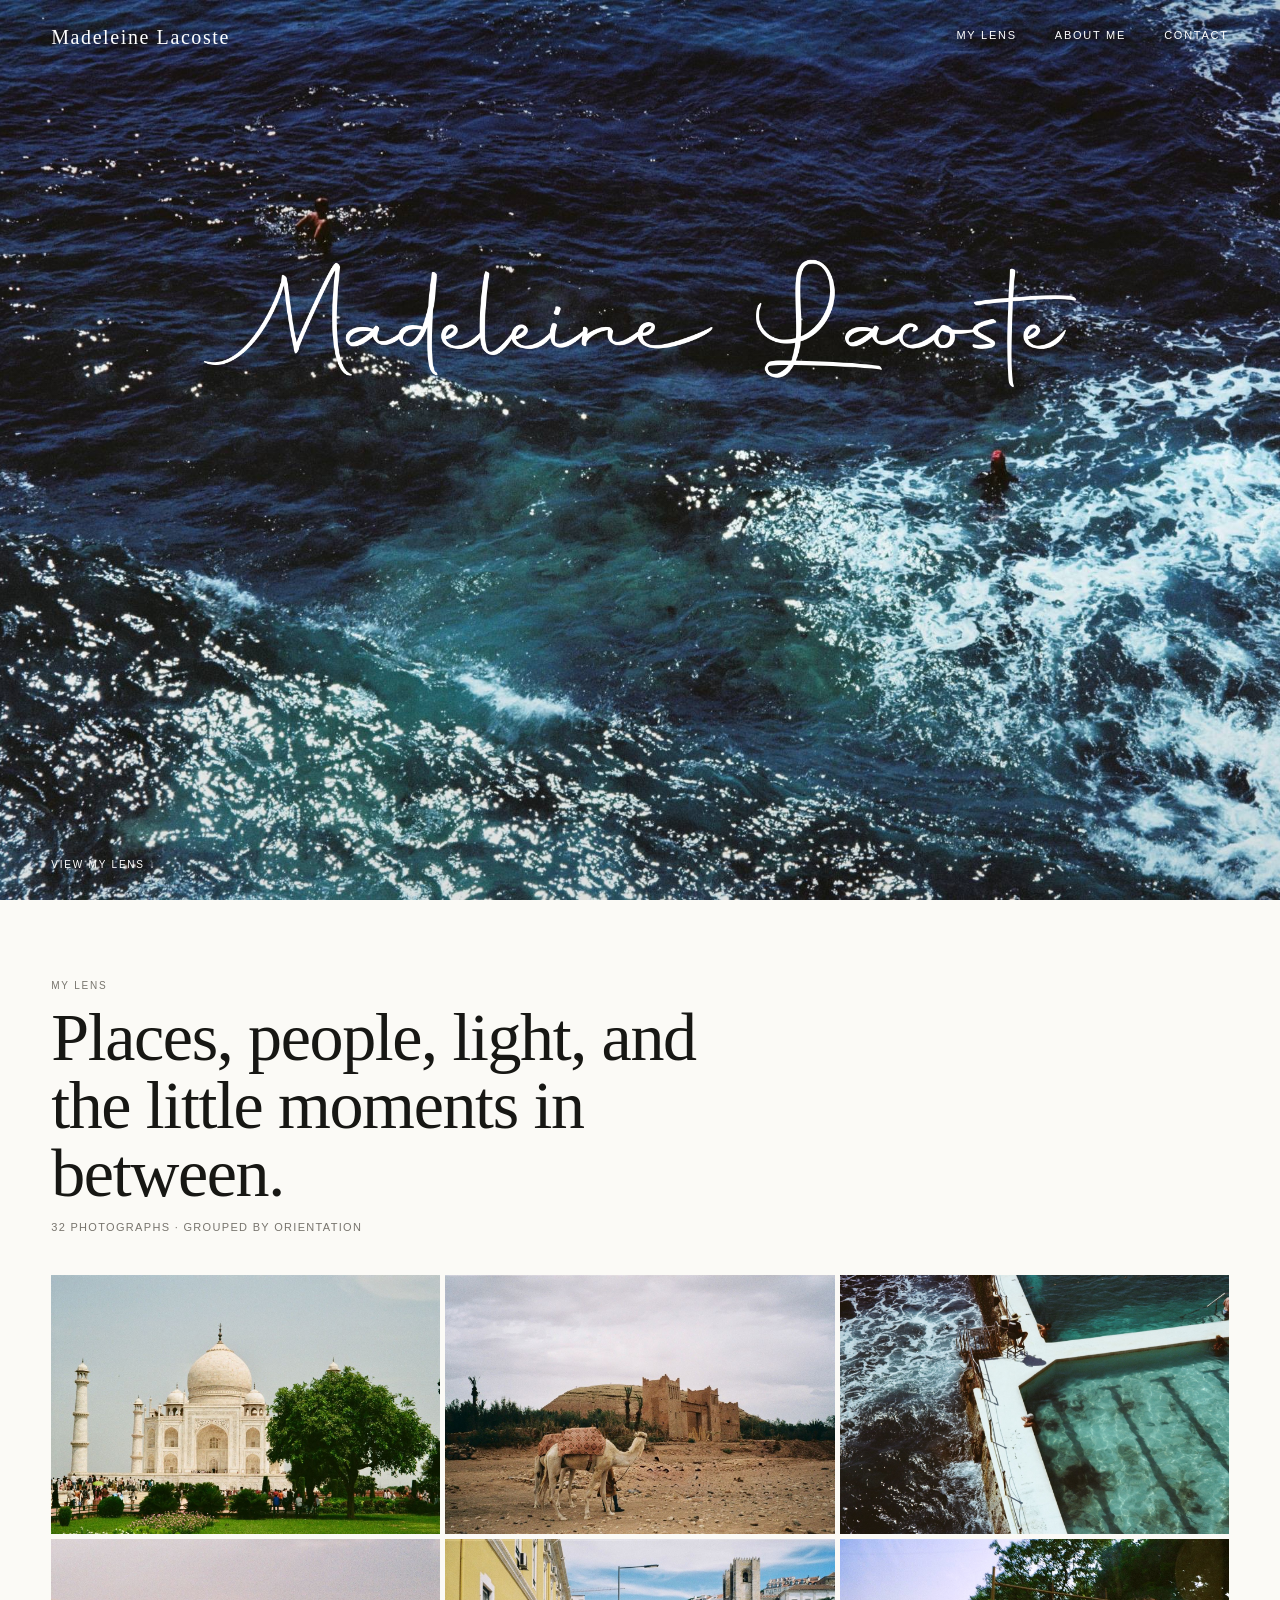
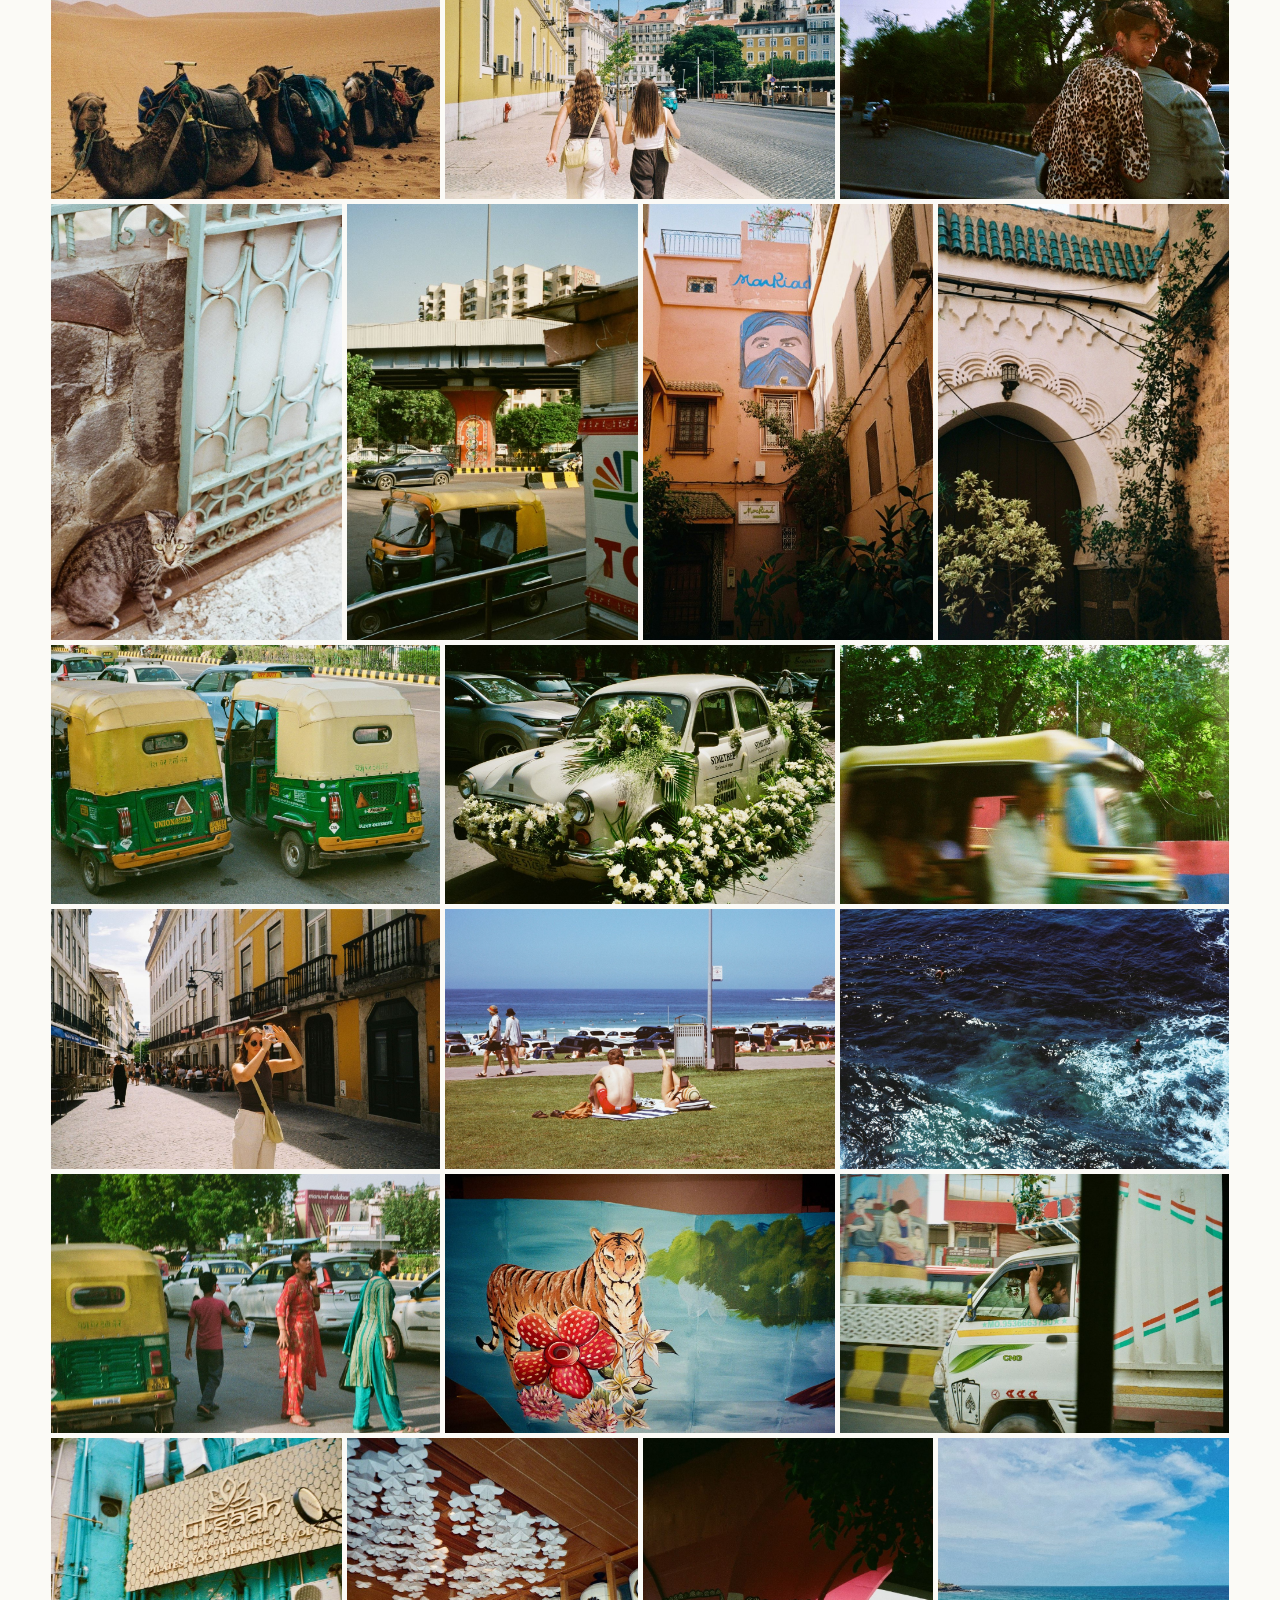
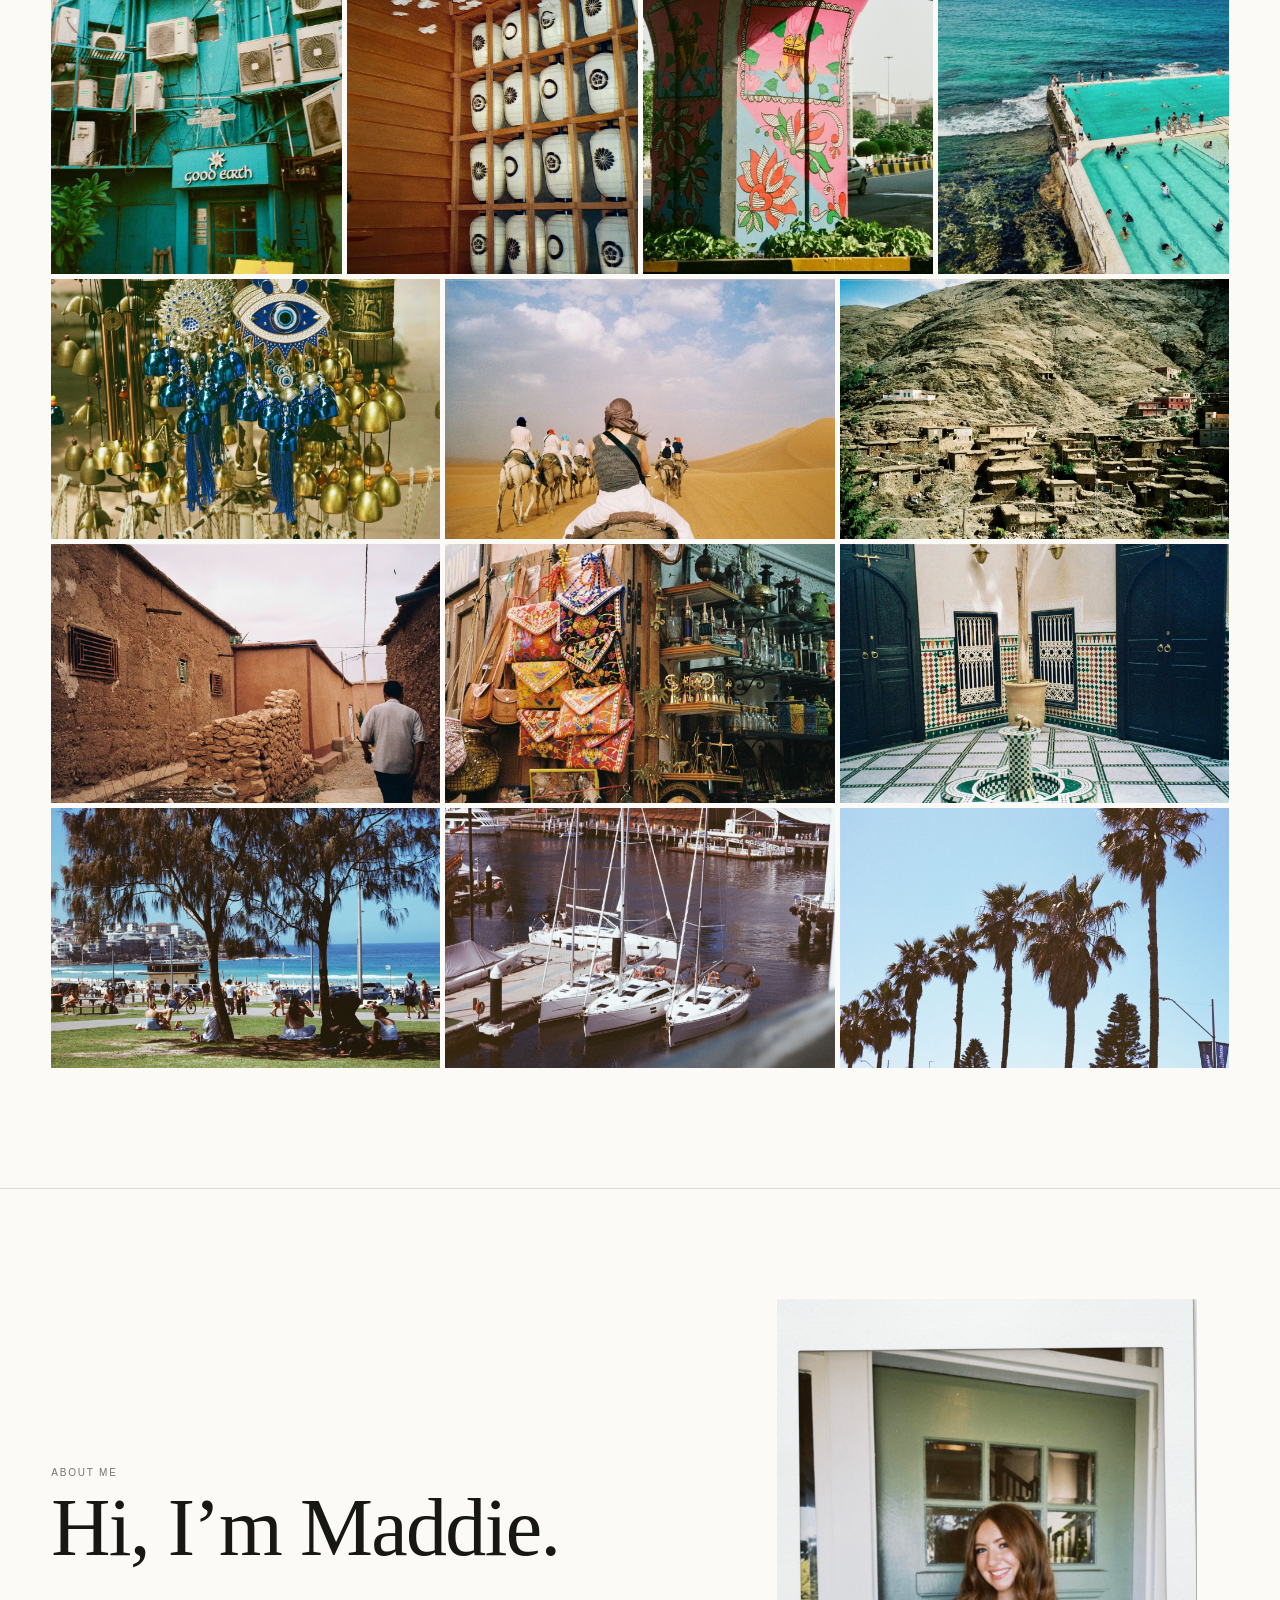
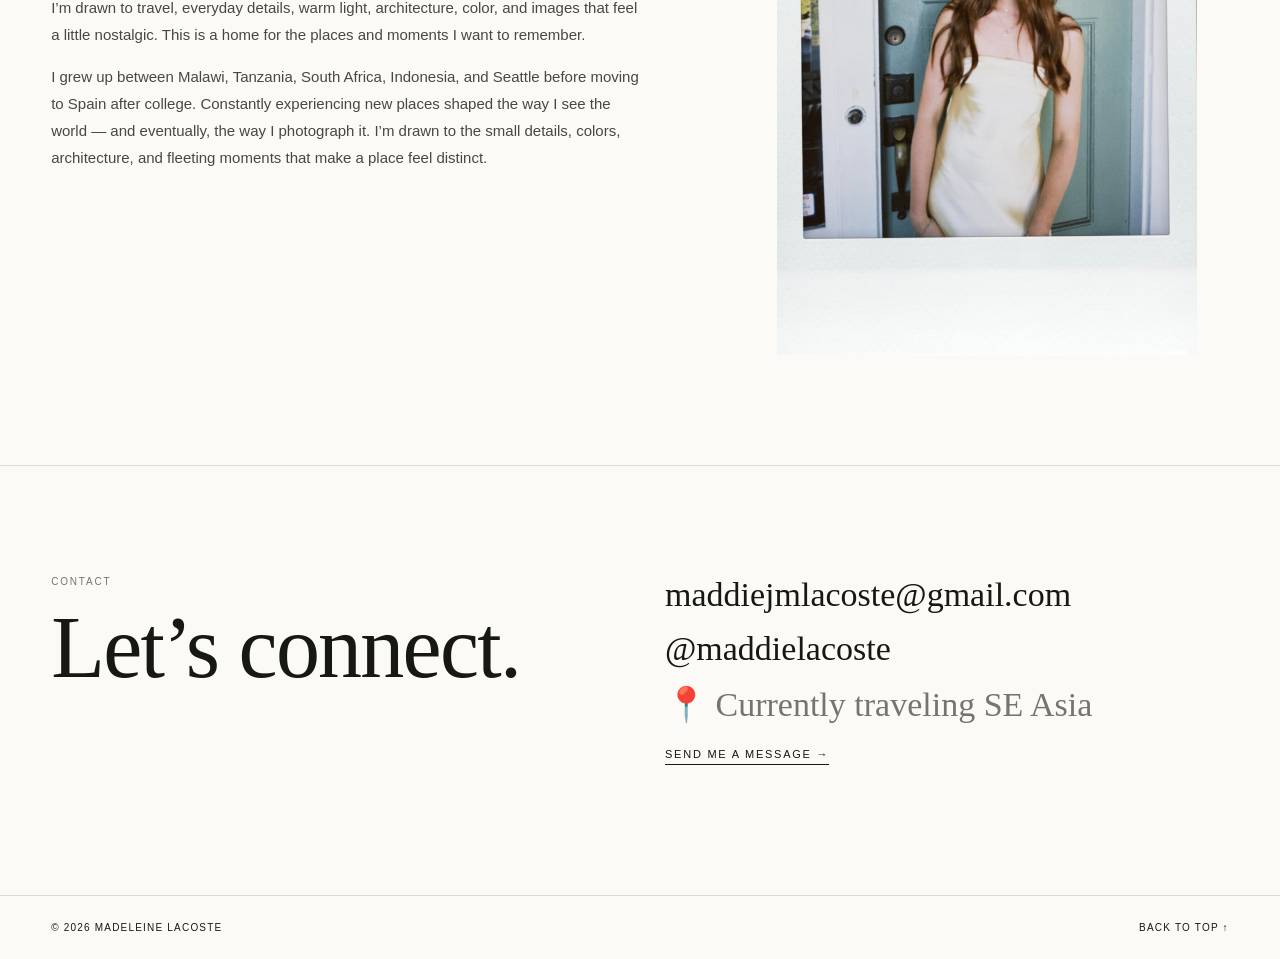
==== commit 7ac2c245: "Swap row 2 item 2 with row 5 item 1 Co-Authored-By: Claude Opus 5.5 <noreply@anthropic.com>" ====
--- a/index.html
+++ b/index.html
@@ -14,10 +14,10 @@
 </div>
 <!-- GALLERY START: edit each image alt/data-caption if you want descriptions -->
 <div class="gallery"><div class="gallery-row landscape-row"><button class="photo-card" type="button" aria-label="Open photo 1" onclick="openLightbox(this)"><img loading="lazy" src="assets/gallery/photo-23.jpg" alt="Travel photograph 1" data-name="000009270031 copy.jpeg" data-caption="000009270031 copy.jpeg"></button><button class="photo-card" type="button" aria-label="Open photo 2" onclick="openLightbox(this)"><img loading="lazy" src="assets/gallery/photo-15.jpg" alt="Travel photograph 2" data-name="camels copy.jpeg" data-caption="camels copy.jpeg"></button><button class="photo-card" type="button" aria-label="Open photo 3" onclick="openLightbox(this)"><img loading="lazy" src="assets/gallery/photo-69.jpg" alt="Travel photograph 3" data-name="bondi_icebergs.jpg" data-caption="bondi_icebergs.jpg"></button></div>
-<div class="gallery-row landscape-row"><button class="photo-card" type="button" aria-label="Open photo 4" onclick="openLightbox(this)"><img loading="lazy" src="assets/gallery/photo-16.jpg" alt="Travel photograph 4" data-name="camels_sit copy.jpeg" data-caption="camels_sit copy.jpeg"></button><button class="photo-card" type="button" aria-label="Open photo 5" onclick="openLightbox(this)"><img loading="lazy" src="assets/gallery/photo-14.jpg" alt="Travel photograph 5" data-name="IMG_2668.jpeg" data-caption="IMG_2668.jpeg"></button><button class="photo-card" type="button" aria-label="Open photo 6" onclick="openLightbox(this)"><img loading="lazy" src="assets/gallery/photo-52.jpg?v=2" alt="Travel photograph 6" data-name="000009250011 copy.jpeg" data-caption="000009250011 copy.jpeg"></button></div>
+<div class="gallery-row landscape-row"><button class="photo-card" type="button" aria-label="Open photo 4" onclick="openLightbox(this)"><img loading="lazy" src="assets/gallery/photo-16.jpg" alt="Travel photograph 4" data-name="camels_sit copy.jpeg" data-caption="camels_sit copy.jpeg"></button><button class="photo-card" type="button" aria-label="Open photo 5" onclick="openLightbox(this)"><img loading="lazy" src="assets/gallery/photo-12.jpg" alt="Travel photograph 5" data-name="friends copy.jpeg" data-caption="friends copy.jpeg"></button><button class="photo-card" type="button" aria-label="Open photo 6" onclick="openLightbox(this)"><img loading="lazy" src="assets/gallery/photo-52.jpg?v=2" alt="Travel photograph 6" data-name="000009250011 copy.jpeg" data-caption="000009250011 copy.jpeg"></button></div>
 <div class="gallery-row portrait-row"><button class="photo-card" type="button" aria-label="Open photo 7" onclick="openLightbox(this)"><img loading="lazy" src="assets/gallery/photo-67.jpg?v=2" alt="Travel photograph 7" data-name="cat_gate.jpg" data-caption="cat_gate.jpg"></button><button class="photo-card" type="button" aria-label="Open photo 8" onclick="openLightbox(this)"><img loading="lazy" src="assets/gallery/photo-45.jpg" alt="Travel photograph 8" data-name="000009250019 copy.jpeg" data-caption="000009250019 copy.jpeg"></button><button class="photo-card" type="button" aria-label="Open photo 9" onclick="openLightbox(this)"><img loading="lazy" src="assets/gallery/photo-30.jpg" alt="Travel photograph 9" data-name="orange_building copy.jpeg" data-caption="orange_building copy.jpeg"></button><button class="photo-card" type="button" aria-label="Open photo 10" onclick="openLightbox(this)"><img loading="lazy" src="assets/gallery/photo-75.jpg" alt="Travel photograph 10" data-name="moroccan_door.jpg" data-caption="moroccan_door.jpg"></button></div>
 <div class="gallery-row landscape-row"><button class="photo-card" type="button" aria-label="Open photo 11" onclick="openLightbox(this)"><img loading="lazy" src="assets/gallery/photo-41.jpg" alt="Travel photograph 11" data-name="000009250014 copy.jpeg" data-caption="000009250014 copy.jpeg"></button><button class="photo-card" type="button" aria-label="Open photo 12" onclick="openLightbox(this)"><img loading="lazy" src="assets/gallery/photo-44.jpg" alt="Travel photograph 12" data-name="000009250035 copy.jpeg" data-caption="000009250035 copy.jpeg"></button><button class="photo-card" type="button" aria-label="Open photo 13" onclick="openLightbox(this)"><img loading="lazy" src="assets/gallery/photo-64.jpg" alt="Travel photograph 13" data-name="rickshaw.jpg" data-caption="rickshaw.jpg"></button></div>
-<div class="gallery-row landscape-row"><button class="photo-card" type="button" aria-label="Open photo 14" onclick="openLightbox(this)"><img loading="lazy" src="assets/gallery/photo-12.jpg" alt="Travel photograph 14" data-name="friends copy.jpeg" data-caption="friends copy.jpeg"></button><button class="photo-card" type="button" aria-label="Open photo 15" onclick="openLightbox(this)"><img loading="lazy" src="assets/gallery/photo-70.jpg" alt="Travel photograph 15" data-name="bondi_lawn.jpg" data-caption="bondi_lawn.jpg"></button><button class="photo-card" type="button" aria-label="Open photo 16" onclick="openLightbox(this)"><img loading="lazy" src="assets/gallery/photo-71.jpg" alt="Travel photograph 16" data-name="swimmers.jpg" data-caption="swimmers.jpg"></button></div>
+<div class="gallery-row landscape-row"><button class="photo-card" type="button" aria-label="Open photo 14" onclick="openLightbox(this)"><img loading="lazy" src="assets/gallery/photo-14.jpg" alt="Travel photograph 14" data-name="IMG_2668.jpeg" data-caption="IMG_2668.jpeg"></button><button class="photo-card" type="button" aria-label="Open photo 15" onclick="openLightbox(this)"><img loading="lazy" src="assets/gallery/photo-70.jpg" alt="Travel photograph 15" data-name="bondi_lawn.jpg" data-caption="bondi_lawn.jpg"></button><button class="photo-card" type="button" aria-label="Open photo 16" onclick="openLightbox(this)"><img loading="lazy" src="assets/gallery/photo-71.jpg" alt="Travel photograph 16" data-name="swimmers.jpg" data-caption="swimmers.jpg"></button></div>
 <div class="gallery-row landscape-row"><button class="photo-card" type="button" aria-label="Open photo 17" onclick="openLightbox(this)"><img loading="lazy" src="assets/gallery/photo-53.jpg" alt="Travel photograph 17" data-name="000009250013 copy.jpeg" data-caption="000009250013 copy.jpeg"></button><button class="photo-card" type="button" aria-label="Open photo 18" onclick="openLightbox(this)"><img loading="lazy" src="assets/gallery/photo-61.jpg" alt="Travel photograph 18" data-name="000003970022 copy.jpeg" data-caption="000003970022 copy.jpeg"></button><button class="photo-card" type="button" aria-label="Open photo 19" onclick="openLightbox(this)"><img loading="lazy" src="assets/gallery/photo-28.jpg" alt="Travel photograph 19" data-name="000009270016 copy.jpeg" data-caption="000009270016 copy.jpeg"></button></div>
 <div class="gallery-row portrait-row"><button class="photo-card" type="button" aria-label="Open photo 20" onclick="openLightbox(this)"><img loading="lazy" src="assets/gallery/photo-46.jpg" alt="Travel photograph 20" data-name="000009250031 copy.jpeg" data-caption="000009250031 copy.jpeg"></button><button class="photo-card" type="button" aria-label="Open photo 21" onclick="openLightbox(this)"><img loading="lazy" src="assets/gallery/photo-55.jpg" alt="Travel photograph 21" data-name="000003970027 copy.jpeg" data-caption="000003970027 copy.jpeg"></button><button class="photo-card" type="button" aria-label="Open photo 22" onclick="openLightbox(this)"><img loading="lazy" src="assets/gallery/photo-58.jpg" alt="Travel photograph 22" data-name="000009250017 copy.jpeg" data-caption="000009250017 copy.jpeg"></button><button class="photo-card" type="button" aria-label="Open photo 23" onclick="openLightbox(this)"><img loading="lazy" src="assets/gallery/photo-37.jpg?v=2" alt="Travel photograph 23" data-name="IMG_5978.jpeg" data-caption="IMG_5978.jpeg"></button></div>
 <div class="gallery-row landscape-row"><button class="photo-card" type="button" aria-label="Open photo 24" onclick="openLightbox(this)"><img loading="lazy" src="assets/gallery/photo-26.jpg" alt="Travel photograph 24" data-name="000009270003 copy.jpeg" data-caption="000009270003 copy.jpeg"></button><button class="photo-card" type="button" aria-label="Open photo 25" onclick="openLightbox(this)"><img loading="lazy" src="assets/gallery/photo-13.jpg" alt="Travel photograph 25" data-name="IMG_2643.jpeg" data-caption="IMG_2643.jpeg"></button><button class="photo-card" type="button" aria-label="Open photo 26" onclick="openLightbox(this)"><img loading="lazy" src="assets/gallery/photo-02.jpg" alt="Travel photograph 26" data-name="rocky_hill copy.jpeg" data-caption="rocky_hill copy.jpeg"></button></div>
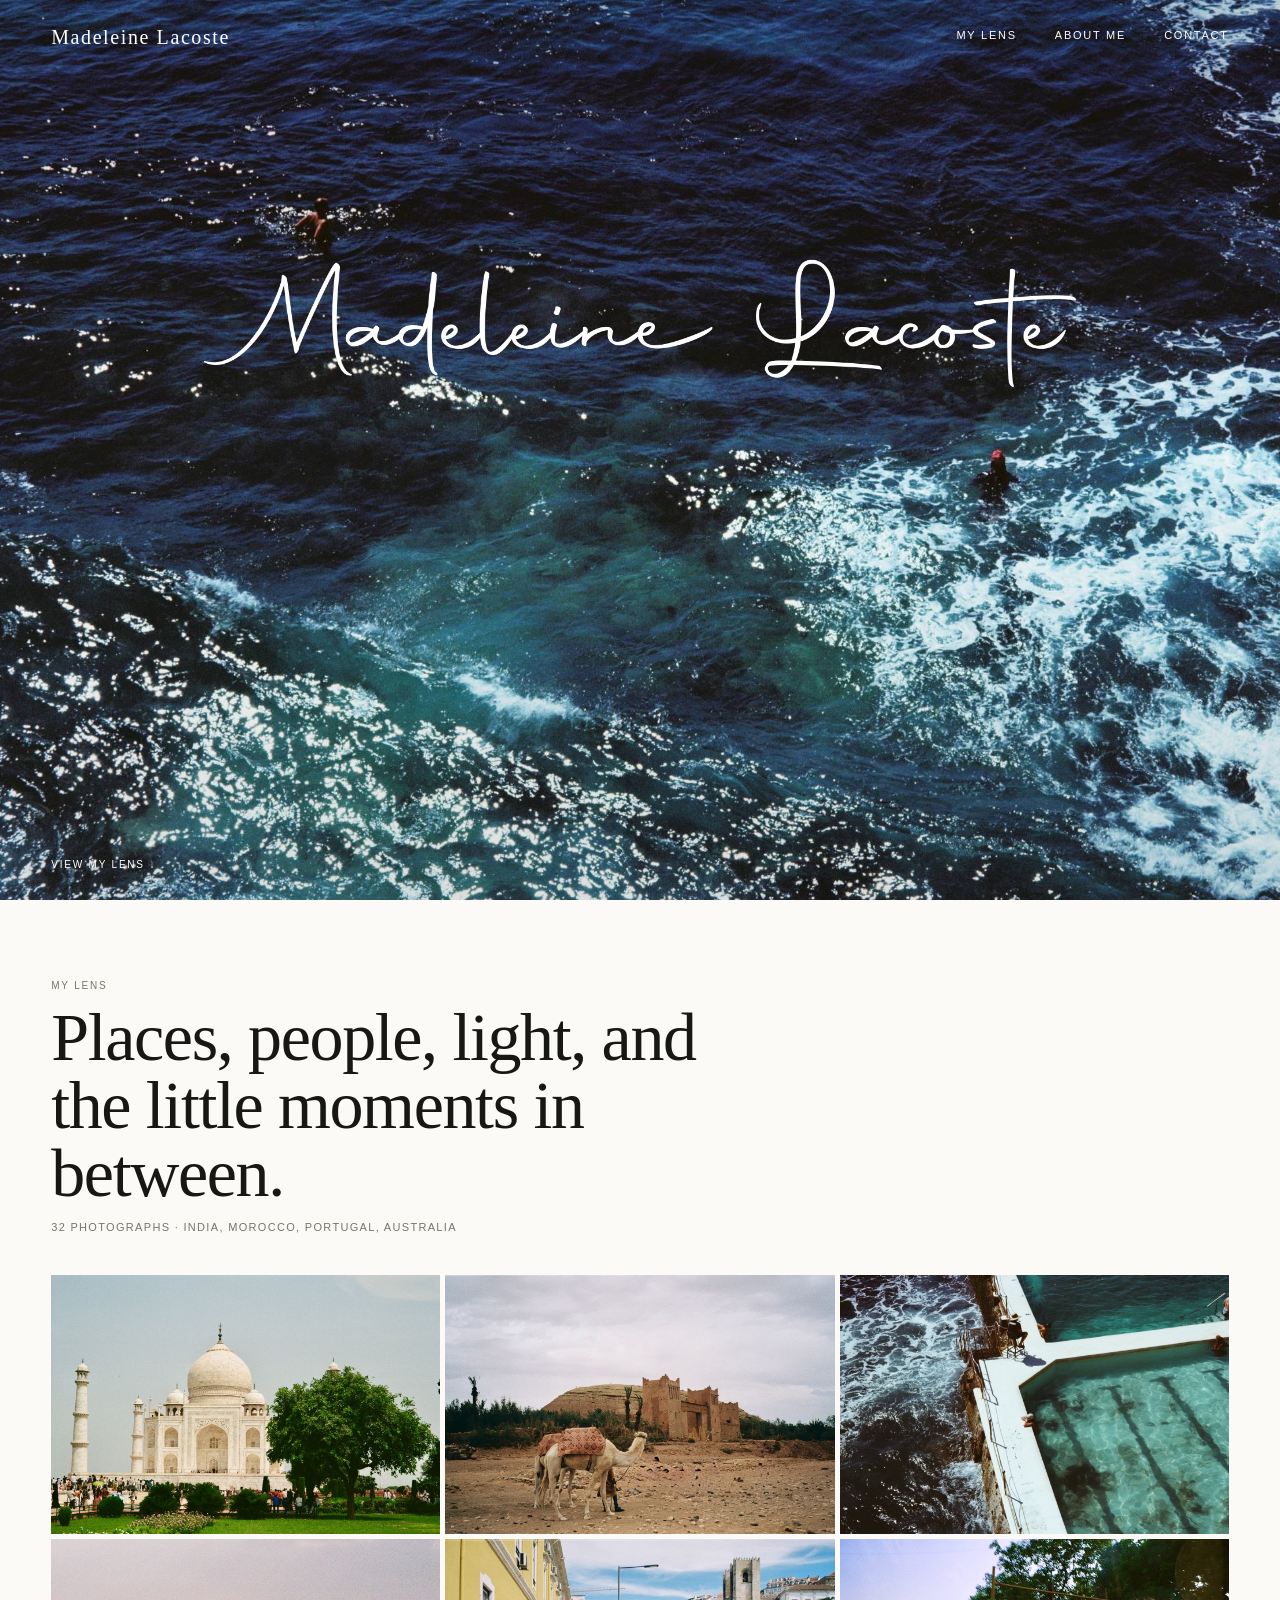
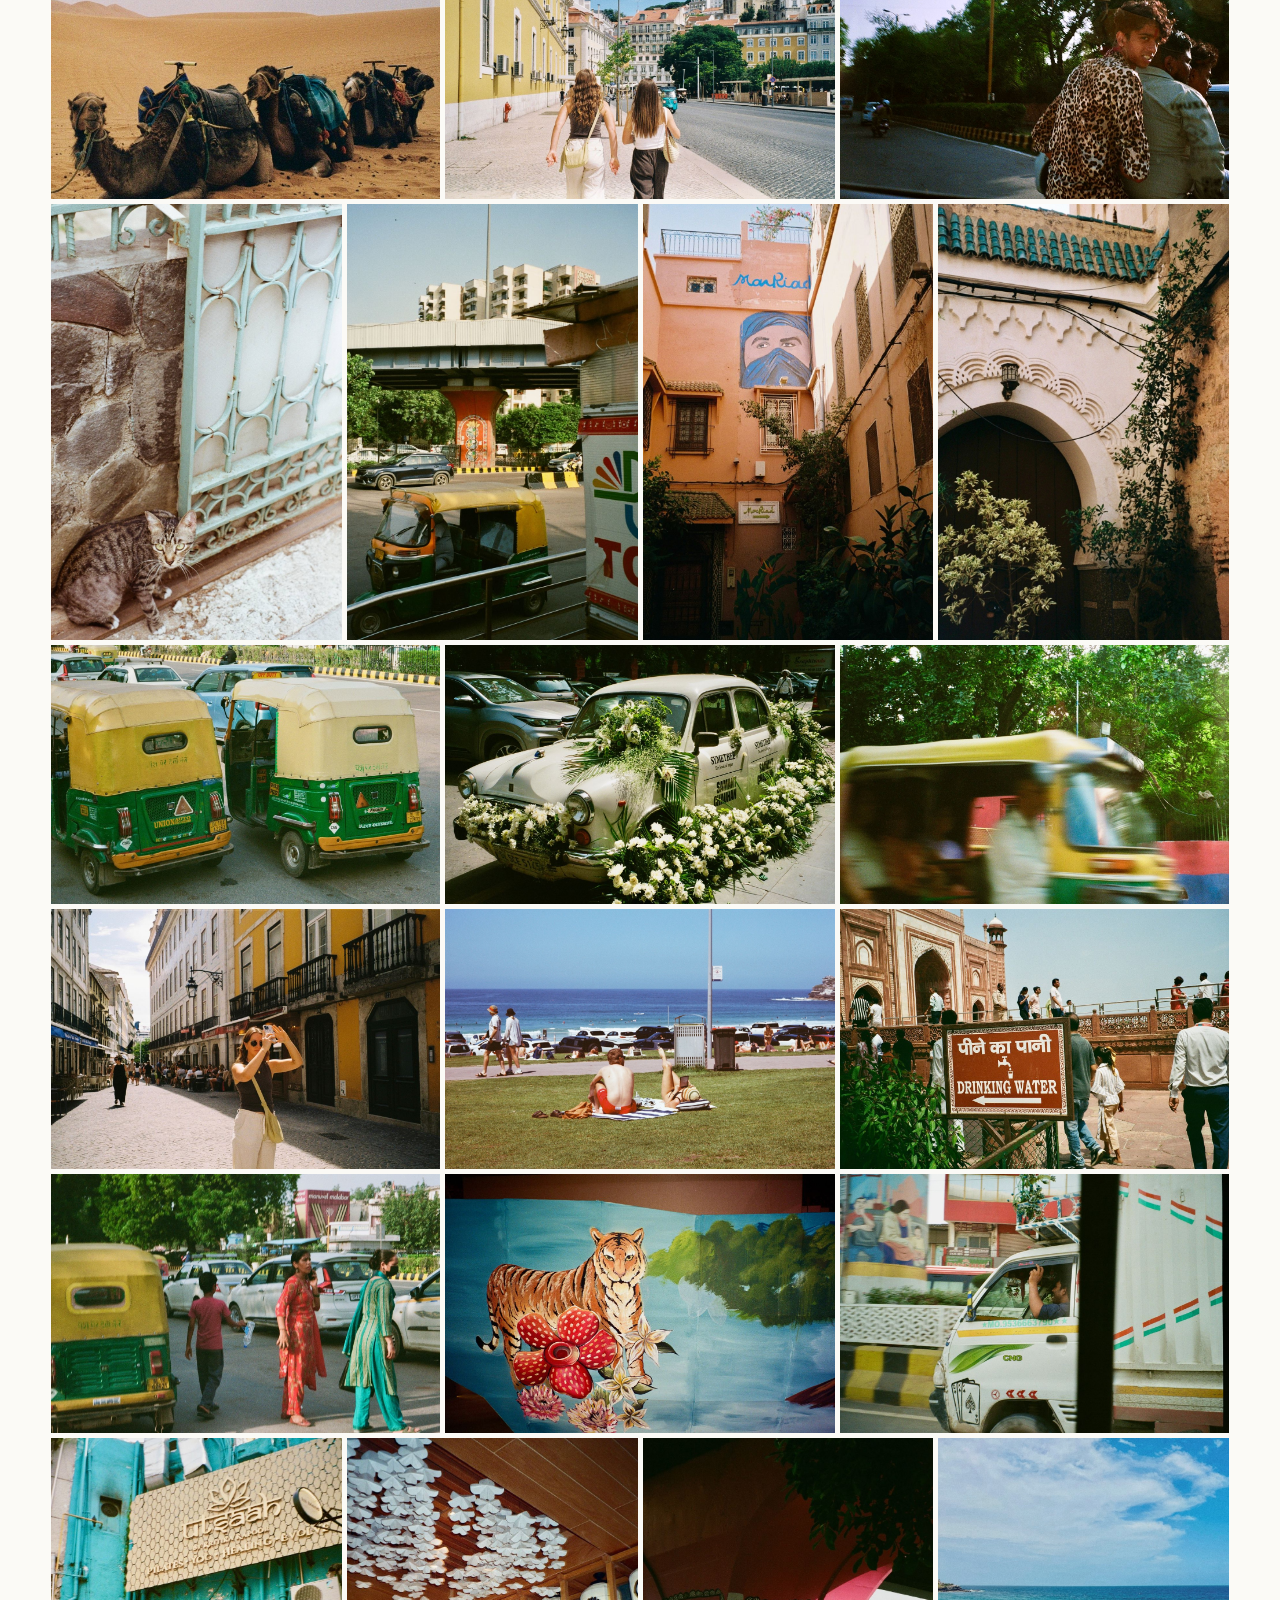
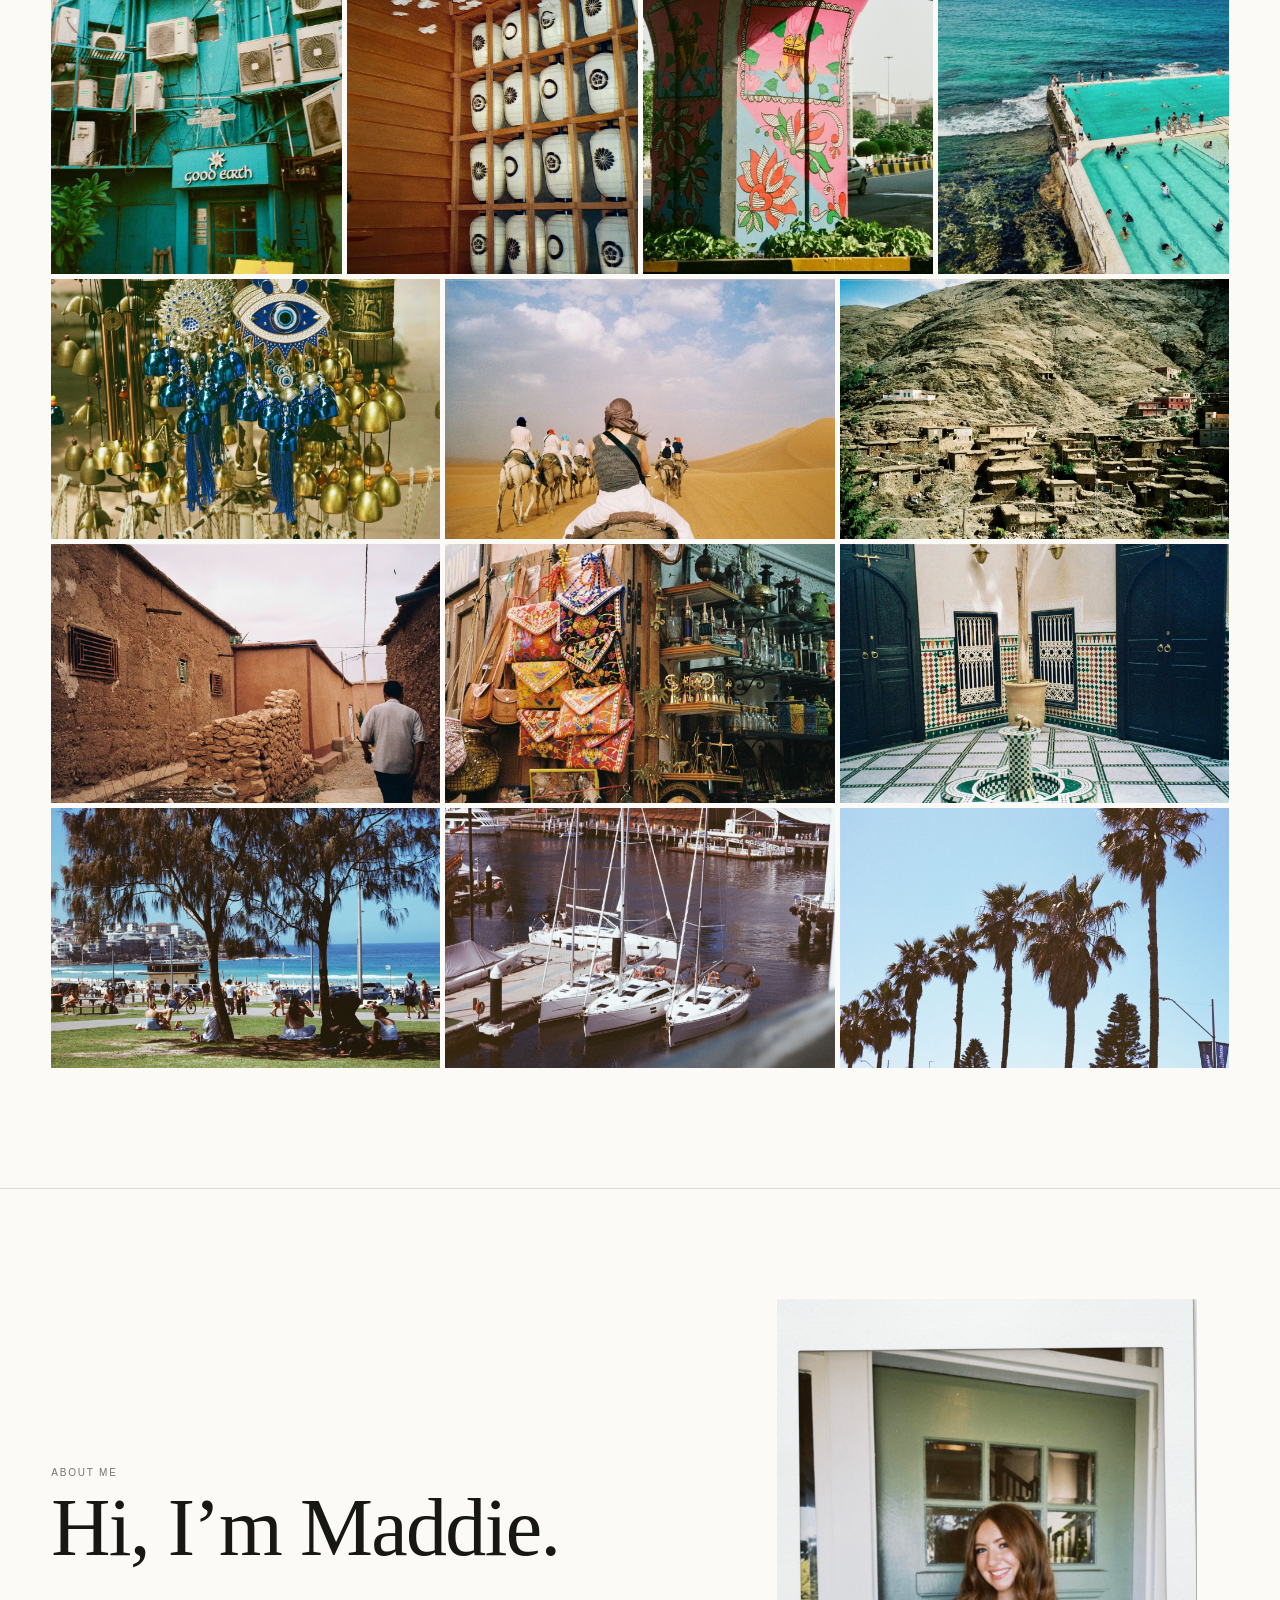
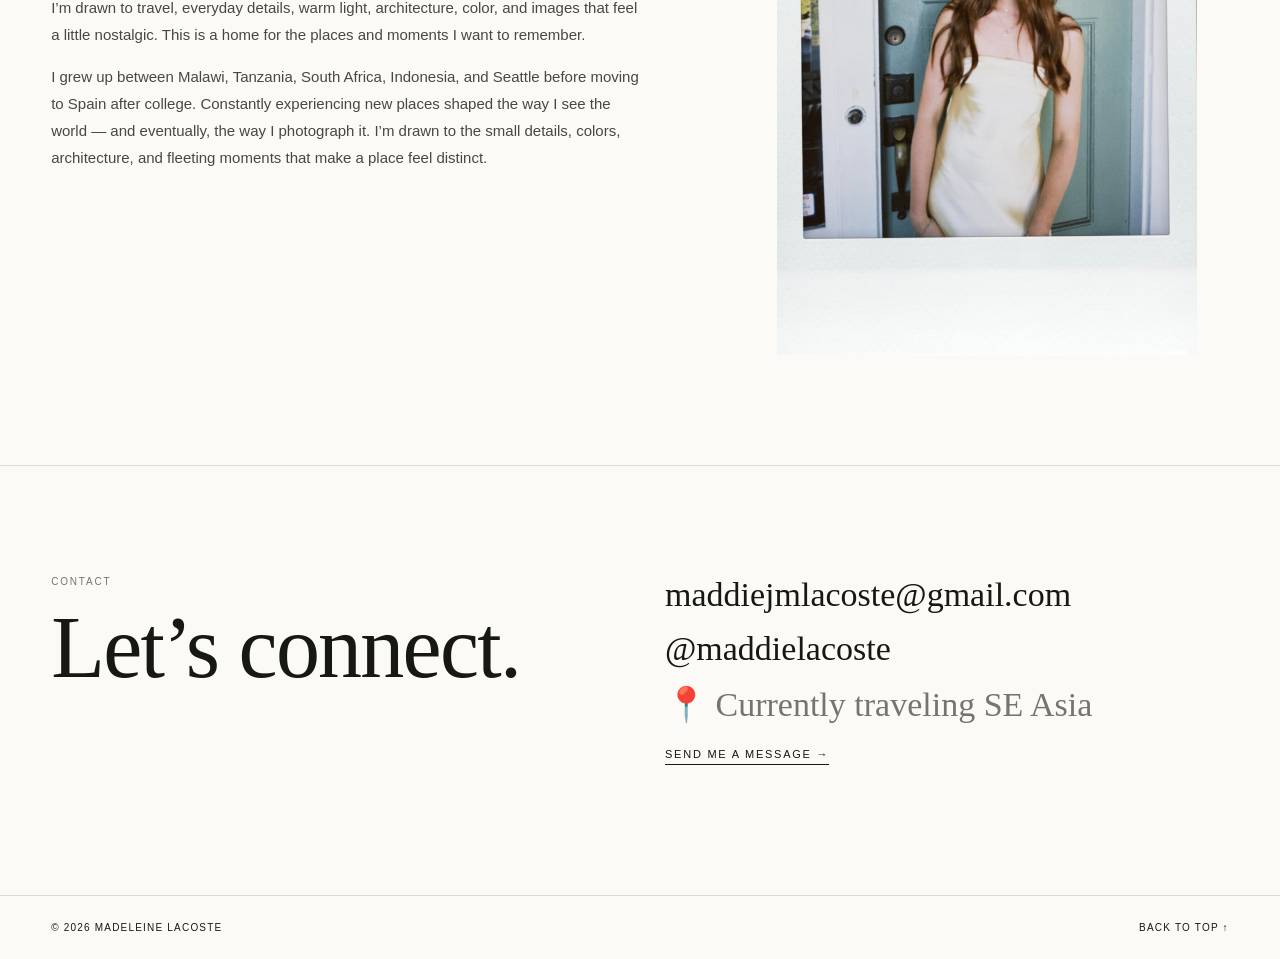
==== commit 227c0650: "Place-name captions, clearer photo count line, replace duplicate swimmers photo Co-Authored-By: Clau" ====
--- a/index.html
+++ b/index.html
@@ -10,19 +10,19 @@
 </section>
 
 <section id="work" class="work"><div class="section-intro"><div class="eyebrow">My Lens</div>
-<h1>Places, people, light, and the little moments in between.</h1><div class="count">32 photographs · grouped by orientation</div>
+<h1>Places, people, light, and the little moments in between.</h1><div class="count">32 photographs · India, Morocco, Portugal, Australia</div>
 </div>
 <!-- GALLERY START: edit each image alt/data-caption if you want descriptions -->
-<div class="gallery"><div class="gallery-row landscape-row"><button class="photo-card" type="button" aria-label="Open photo 1" onclick="openLightbox(this)"><img loading="lazy" src="assets/gallery/photo-23.jpg" alt="Travel photograph 1" data-name="000009270031 copy.jpeg" data-caption="000009270031 copy.jpeg"></button><button class="photo-card" type="button" aria-label="Open photo 2" onclick="openLightbox(this)"><img loading="lazy" src="assets/gallery/photo-15.jpg" alt="Travel photograph 2" data-name="camels copy.jpeg" data-caption="camels copy.jpeg"></button><button class="photo-card" type="button" aria-label="Open photo 3" onclick="openLightbox(this)"><img loading="lazy" src="assets/gallery/photo-69.jpg" alt="Travel photograph 3" data-name="bondi_icebergs.jpg" data-caption="bondi_icebergs.jpg"></button></div>
-<div class="gallery-row landscape-row"><button class="photo-card" type="button" aria-label="Open photo 4" onclick="openLightbox(this)"><img loading="lazy" src="assets/gallery/photo-16.jpg" alt="Travel photograph 4" data-name="camels_sit copy.jpeg" data-caption="camels_sit copy.jpeg"></button><button class="photo-card" type="button" aria-label="Open photo 5" onclick="openLightbox(this)"><img loading="lazy" src="assets/gallery/photo-12.jpg" alt="Travel photograph 5" data-name="friends copy.jpeg" data-caption="friends copy.jpeg"></button><button class="photo-card" type="button" aria-label="Open photo 6" onclick="openLightbox(this)"><img loading="lazy" src="assets/gallery/photo-52.jpg?v=2" alt="Travel photograph 6" data-name="000009250011 copy.jpeg" data-caption="000009250011 copy.jpeg"></button></div>
-<div class="gallery-row portrait-row"><button class="photo-card" type="button" aria-label="Open photo 7" onclick="openLightbox(this)"><img loading="lazy" src="assets/gallery/photo-67.jpg?v=2" alt="Travel photograph 7" data-name="cat_gate.jpg" data-caption="cat_gate.jpg"></button><button class="photo-card" type="button" aria-label="Open photo 8" onclick="openLightbox(this)"><img loading="lazy" src="assets/gallery/photo-45.jpg" alt="Travel photograph 8" data-name="000009250019 copy.jpeg" data-caption="000009250019 copy.jpeg"></button><button class="photo-card" type="button" aria-label="Open photo 9" onclick="openLightbox(this)"><img loading="lazy" src="assets/gallery/photo-30.jpg" alt="Travel photograph 9" data-name="orange_building copy.jpeg" data-caption="orange_building copy.jpeg"></button><button class="photo-card" type="button" aria-label="Open photo 10" onclick="openLightbox(this)"><img loading="lazy" src="assets/gallery/photo-75.jpg" alt="Travel photograph 10" data-name="moroccan_door.jpg" data-caption="moroccan_door.jpg"></button></div>
-<div class="gallery-row landscape-row"><button class="photo-card" type="button" aria-label="Open photo 11" onclick="openLightbox(this)"><img loading="lazy" src="assets/gallery/photo-41.jpg" alt="Travel photograph 11" data-name="000009250014 copy.jpeg" data-caption="000009250014 copy.jpeg"></button><button class="photo-card" type="button" aria-label="Open photo 12" onclick="openLightbox(this)"><img loading="lazy" src="assets/gallery/photo-44.jpg" alt="Travel photograph 12" data-name="000009250035 copy.jpeg" data-caption="000009250035 copy.jpeg"></button><button class="photo-card" type="button" aria-label="Open photo 13" onclick="openLightbox(this)"><img loading="lazy" src="assets/gallery/photo-64.jpg" alt="Travel photograph 13" data-name="rickshaw.jpg" data-caption="rickshaw.jpg"></button></div>
-<div class="gallery-row landscape-row"><button class="photo-card" type="button" aria-label="Open photo 14" onclick="openLightbox(this)"><img loading="lazy" src="assets/gallery/photo-14.jpg" alt="Travel photograph 14" data-name="IMG_2668.jpeg" data-caption="IMG_2668.jpeg"></button><button class="photo-card" type="button" aria-label="Open photo 15" onclick="openLightbox(this)"><img loading="lazy" src="assets/gallery/photo-70.jpg" alt="Travel photograph 15" data-name="bondi_lawn.jpg" data-caption="bondi_lawn.jpg"></button><button class="photo-card" type="button" aria-label="Open photo 16" onclick="openLightbox(this)"><img loading="lazy" src="assets/gallery/photo-71.jpg" alt="Travel photograph 16" data-name="swimmers.jpg" data-caption="swimmers.jpg"></button></div>
-<div class="gallery-row landscape-row"><button class="photo-card" type="button" aria-label="Open photo 17" onclick="openLightbox(this)"><img loading="lazy" src="assets/gallery/photo-53.jpg" alt="Travel photograph 17" data-name="000009250013 copy.jpeg" data-caption="000009250013 copy.jpeg"></button><button class="photo-card" type="button" aria-label="Open photo 18" onclick="openLightbox(this)"><img loading="lazy" src="assets/gallery/photo-61.jpg" alt="Travel photograph 18" data-name="000003970022 copy.jpeg" data-caption="000003970022 copy.jpeg"></button><button class="photo-card" type="button" aria-label="Open photo 19" onclick="openLightbox(this)"><img loading="lazy" src="assets/gallery/photo-28.jpg" alt="Travel photograph 19" data-name="000009270016 copy.jpeg" data-caption="000009270016 copy.jpeg"></button></div>
-<div class="gallery-row portrait-row"><button class="photo-card" type="button" aria-label="Open photo 20" onclick="openLightbox(this)"><img loading="lazy" src="assets/gallery/photo-46.jpg" alt="Travel photograph 20" data-name="000009250031 copy.jpeg" data-caption="000009250031 copy.jpeg"></button><button class="photo-card" type="button" aria-label="Open photo 21" onclick="openLightbox(this)"><img loading="lazy" src="assets/gallery/photo-55.jpg" alt="Travel photograph 21" data-name="000003970027 copy.jpeg" data-caption="000003970027 copy.jpeg"></button><button class="photo-card" type="button" aria-label="Open photo 22" onclick="openLightbox(this)"><img loading="lazy" src="assets/gallery/photo-58.jpg" alt="Travel photograph 22" data-name="000009250017 copy.jpeg" data-caption="000009250017 copy.jpeg"></button><button class="photo-card" type="button" aria-label="Open photo 23" onclick="openLightbox(this)"><img loading="lazy" src="assets/gallery/photo-37.jpg?v=2" alt="Travel photograph 23" data-name="IMG_5978.jpeg" data-caption="IMG_5978.jpeg"></button></div>
-<div class="gallery-row landscape-row"><button class="photo-card" type="button" aria-label="Open photo 24" onclick="openLightbox(this)"><img loading="lazy" src="assets/gallery/photo-26.jpg" alt="Travel photograph 24" data-name="000009270003 copy.jpeg" data-caption="000009270003 copy.jpeg"></button><button class="photo-card" type="button" aria-label="Open photo 25" onclick="openLightbox(this)"><img loading="lazy" src="assets/gallery/photo-13.jpg" alt="Travel photograph 25" data-name="IMG_2643.jpeg" data-caption="IMG_2643.jpeg"></button><button class="photo-card" type="button" aria-label="Open photo 26" onclick="openLightbox(this)"><img loading="lazy" src="assets/gallery/photo-02.jpg" alt="Travel photograph 26" data-name="rocky_hill copy.jpeg" data-caption="rocky_hill copy.jpeg"></button></div>
-<div class="gallery-row landscape-row"><button class="photo-card" type="button" aria-label="Open photo 27" onclick="openLightbox(this)"><img loading="lazy" src="assets/gallery/photo-04.jpg" alt="Travel photograph 27" data-name="village copy.jpeg" data-caption="village copy.jpeg"></button><button class="photo-card" type="button" aria-label="Open photo 28" onclick="openLightbox(this)"><img loading="lazy" src="assets/gallery/photo-07.jpg" alt="Travel photograph 28" data-name="market copy.JPG" data-caption="market copy.JPG"></button><button class="photo-card" type="button" aria-label="Open photo 29" onclick="openLightbox(this)"><img loading="lazy" src="assets/gallery/photo-10.jpg" alt="Travel photograph 29" data-name="courtyard copy.jpeg" data-caption="courtyard copy.jpeg"></button></div>
-<div class="gallery-row landscape-row"><button class="photo-card" type="button" aria-label="Open photo 30" onclick="openLightbox(this)"><img loading="lazy" src="assets/gallery/photo-72.jpg" alt="Travel photograph 30" data-name="bondi_trees.jpg" data-caption="bondi_trees.jpg"></button><button class="photo-card" type="button" aria-label="Open photo 31" onclick="openLightbox(this)"><img loading="lazy" src="assets/gallery/photo-73.jpg" alt="Travel photograph 31" data-name="harbour_boats.jpg" data-caption="harbour_boats.jpg"></button><button class="photo-card" type="button" aria-label="Open photo 32" onclick="openLightbox(this)"><img loading="lazy" src="assets/gallery/photo-74.jpg" alt="Travel photograph 32" data-name="palms.jpg" data-caption="palms.jpg"></button></div>
+<div class="gallery"><div class="gallery-row landscape-row"><button class="photo-card" type="button" aria-label="Open photo 1" onclick="openLightbox(this)"><img loading="lazy" src="assets/gallery/photo-23.jpg" alt="Photograph, Agra, India" data-name="Agra, India" data-caption="Agra, India"></button><button class="photo-card" type="button" aria-label="Open photo 2" onclick="openLightbox(this)"><img loading="lazy" src="assets/gallery/photo-15.jpg" alt="Photograph, Morocco" data-name="Morocco" data-caption="Morocco"></button><button class="photo-card" type="button" aria-label="Open photo 3" onclick="openLightbox(this)"><img loading="lazy" src="assets/gallery/photo-69.jpg" alt="Photograph, Bondi, Sydney" data-name="Bondi, Sydney" data-caption="Bondi, Sydney"></button></div>
+<div class="gallery-row landscape-row"><button class="photo-card" type="button" aria-label="Open photo 4" onclick="openLightbox(this)"><img loading="lazy" src="assets/gallery/photo-16.jpg" alt="Photograph, Morocco" data-name="Morocco" data-caption="Morocco"></button><button class="photo-card" type="button" aria-label="Open photo 5" onclick="openLightbox(this)"><img loading="lazy" src="assets/gallery/photo-12.jpg" alt="Photograph, Lisbon, Portugal" data-name="Lisbon, Portugal" data-caption="Lisbon, Portugal"></button><button class="photo-card" type="button" aria-label="Open photo 6" onclick="openLightbox(this)"><img loading="lazy" src="assets/gallery/photo-52.jpg?v=2" alt="Photograph, India" data-name="India" data-caption="India"></button></div>
+<div class="gallery-row portrait-row"><button class="photo-card" type="button" aria-label="Open photo 7" onclick="openLightbox(this)"><img loading="lazy" src="assets/gallery/photo-67.jpg?v=2" alt="Photograph" data-name="" data-caption=""></button><button class="photo-card" type="button" aria-label="Open photo 8" onclick="openLightbox(this)"><img loading="lazy" src="assets/gallery/photo-45.jpg" alt="Photograph, Delhi, India" data-name="Delhi, India" data-caption="Delhi, India"></button><button class="photo-card" type="button" aria-label="Open photo 9" onclick="openLightbox(this)"><img loading="lazy" src="assets/gallery/photo-30.jpg" alt="Photograph, Morocco" data-name="Morocco" data-caption="Morocco"></button><button class="photo-card" type="button" aria-label="Open photo 10" onclick="openLightbox(this)"><img loading="lazy" src="assets/gallery/photo-75.jpg" alt="Photograph, Morocco" data-name="Morocco" data-caption="Morocco"></button></div>
+<div class="gallery-row landscape-row"><button class="photo-card" type="button" aria-label="Open photo 11" onclick="openLightbox(this)"><img loading="lazy" src="assets/gallery/photo-41.jpg" alt="Photograph, Delhi, India" data-name="Delhi, India" data-caption="Delhi, India"></button><button class="photo-card" type="button" aria-label="Open photo 12" onclick="openLightbox(this)"><img loading="lazy" src="assets/gallery/photo-44.jpg" alt="Photograph, India" data-name="India" data-caption="India"></button><button class="photo-card" type="button" aria-label="Open photo 13" onclick="openLightbox(this)"><img loading="lazy" src="assets/gallery/photo-64.jpg" alt="Photograph, India" data-name="India" data-caption="India"></button></div>
+<div class="gallery-row landscape-row"><button class="photo-card" type="button" aria-label="Open photo 14" onclick="openLightbox(this)"><img loading="lazy" src="assets/gallery/photo-14.jpg" alt="Photograph, Lisbon, Portugal" data-name="Lisbon, Portugal" data-caption="Lisbon, Portugal"></button><button class="photo-card" type="button" aria-label="Open photo 15" onclick="openLightbox(this)"><img loading="lazy" src="assets/gallery/photo-70.jpg" alt="Photograph, Bondi, Sydney" data-name="Bondi, Sydney" data-caption="Bondi, Sydney"></button><button class="photo-card" type="button" aria-label="Open photo 16" onclick="openLightbox(this)"><img loading="lazy" src="assets/gallery/photo-22.jpg" alt="Photograph, India" data-name="India" data-caption="India"></button></div>
+<div class="gallery-row landscape-row"><button class="photo-card" type="button" aria-label="Open photo 17" onclick="openLightbox(this)"><img loading="lazy" src="assets/gallery/photo-53.jpg" alt="Photograph, India" data-name="India" data-caption="India"></button><button class="photo-card" type="button" aria-label="Open photo 18" onclick="openLightbox(this)"><img loading="lazy" src="assets/gallery/photo-61.jpg" alt="Photograph" data-name="" data-caption=""></button><button class="photo-card" type="button" aria-label="Open photo 19" onclick="openLightbox(this)"><img loading="lazy" src="assets/gallery/photo-28.jpg" alt="Photograph, India" data-name="India" data-caption="India"></button></div>
+<div class="gallery-row portrait-row"><button class="photo-card" type="button" aria-label="Open photo 20" onclick="openLightbox(this)"><img loading="lazy" src="assets/gallery/photo-46.jpg" alt="Photograph, India" data-name="India" data-caption="India"></button><button class="photo-card" type="button" aria-label="Open photo 21" onclick="openLightbox(this)"><img loading="lazy" src="assets/gallery/photo-55.jpg" alt="Photograph" data-name="" data-caption=""></button><button class="photo-card" type="button" aria-label="Open photo 22" onclick="openLightbox(this)"><img loading="lazy" src="assets/gallery/photo-58.jpg" alt="Photograph, India" data-name="India" data-caption="India"></button><button class="photo-card" type="button" aria-label="Open photo 23" onclick="openLightbox(this)"><img loading="lazy" src="assets/gallery/photo-37.jpg?v=2" alt="Photograph, Bondi, Sydney" data-name="Bondi, Sydney" data-caption="Bondi, Sydney"></button></div>
+<div class="gallery-row landscape-row"><button class="photo-card" type="button" aria-label="Open photo 24" onclick="openLightbox(this)"><img loading="lazy" src="assets/gallery/photo-26.jpg" alt="Photograph, India" data-name="India" data-caption="India"></button><button class="photo-card" type="button" aria-label="Open photo 25" onclick="openLightbox(this)"><img loading="lazy" src="assets/gallery/photo-13.jpg" alt="Photograph" data-name="" data-caption=""></button><button class="photo-card" type="button" aria-label="Open photo 26" onclick="openLightbox(this)"><img loading="lazy" src="assets/gallery/photo-02.jpg" alt="Photograph, Morocco" data-name="Morocco" data-caption="Morocco"></button></div>
+<div class="gallery-row landscape-row"><button class="photo-card" type="button" aria-label="Open photo 27" onclick="openLightbox(this)"><img loading="lazy" src="assets/gallery/photo-04.jpg" alt="Photograph, Morocco" data-name="Morocco" data-caption="Morocco"></button><button class="photo-card" type="button" aria-label="Open photo 28" onclick="openLightbox(this)"><img loading="lazy" src="assets/gallery/photo-07.jpg" alt="Photograph" data-name="" data-caption=""></button><button class="photo-card" type="button" aria-label="Open photo 29" onclick="openLightbox(this)"><img loading="lazy" src="assets/gallery/photo-10.jpg" alt="Photograph, Morocco" data-name="Morocco" data-caption="Morocco"></button></div>
+<div class="gallery-row landscape-row"><button class="photo-card" type="button" aria-label="Open photo 30" onclick="openLightbox(this)"><img loading="lazy" src="assets/gallery/photo-72.jpg" alt="Photograph, Bondi, Sydney" data-name="Bondi, Sydney" data-caption="Bondi, Sydney"></button><button class="photo-card" type="button" aria-label="Open photo 31" onclick="openLightbox(this)"><img loading="lazy" src="assets/gallery/photo-73.jpg" alt="Photograph, Sydney" data-name="Sydney" data-caption="Sydney"></button><button class="photo-card" type="button" aria-label="Open photo 32" onclick="openLightbox(this)"><img loading="lazy" src="assets/gallery/photo-74.jpg" alt="Photograph" data-name="" data-caption=""></button></div>
 </div>
 </section>
 
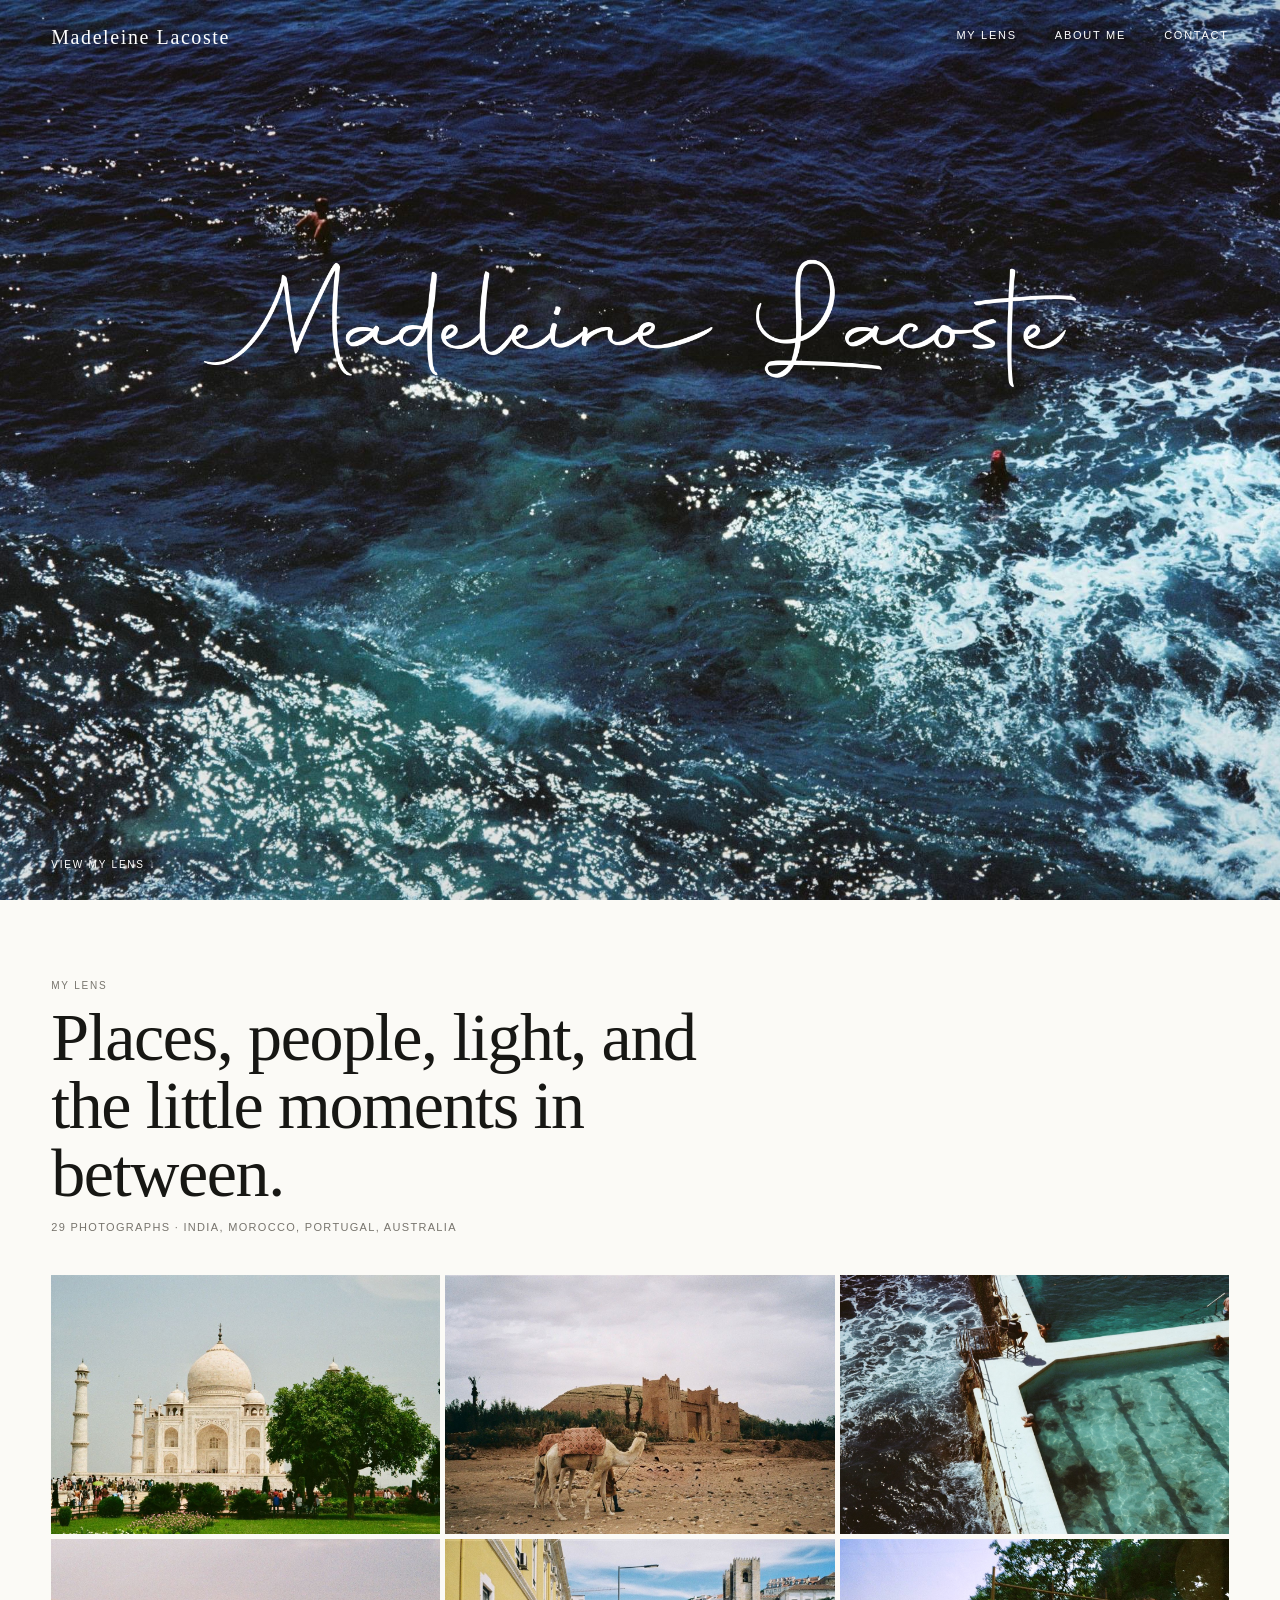
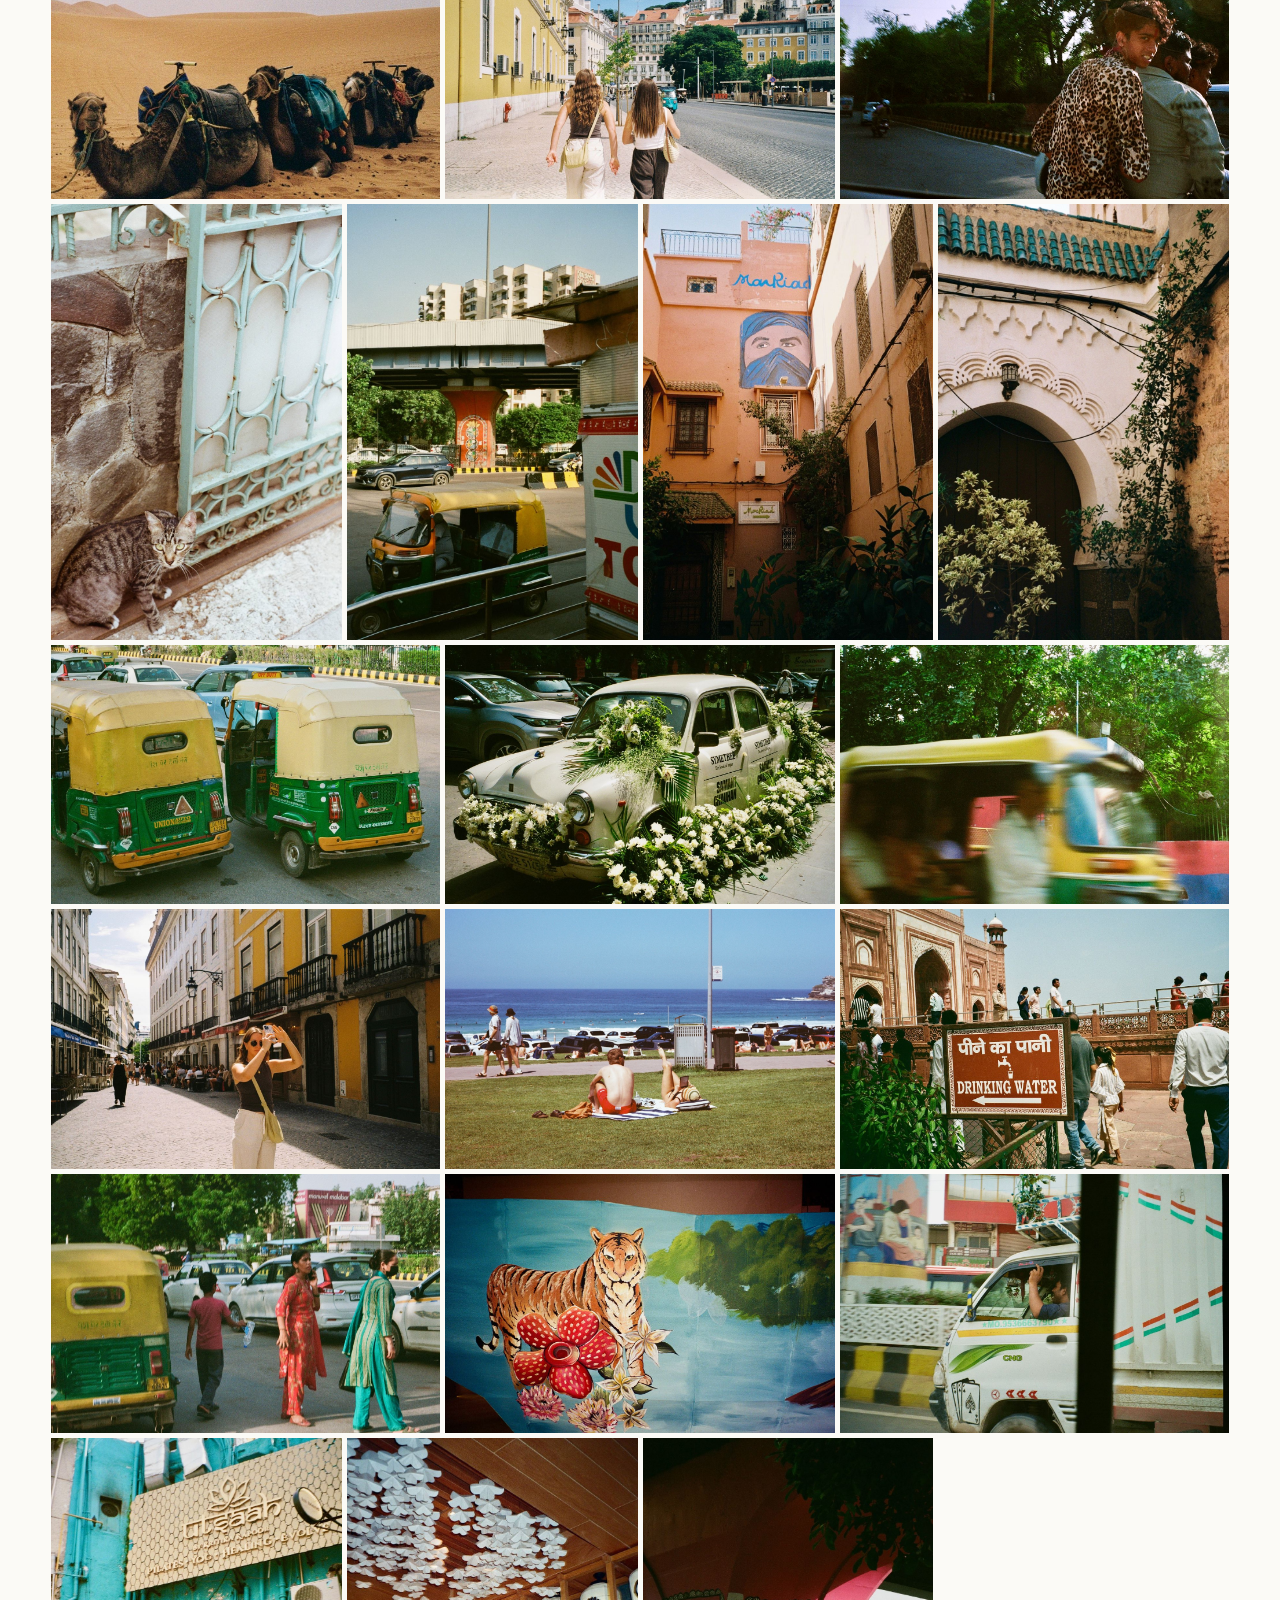
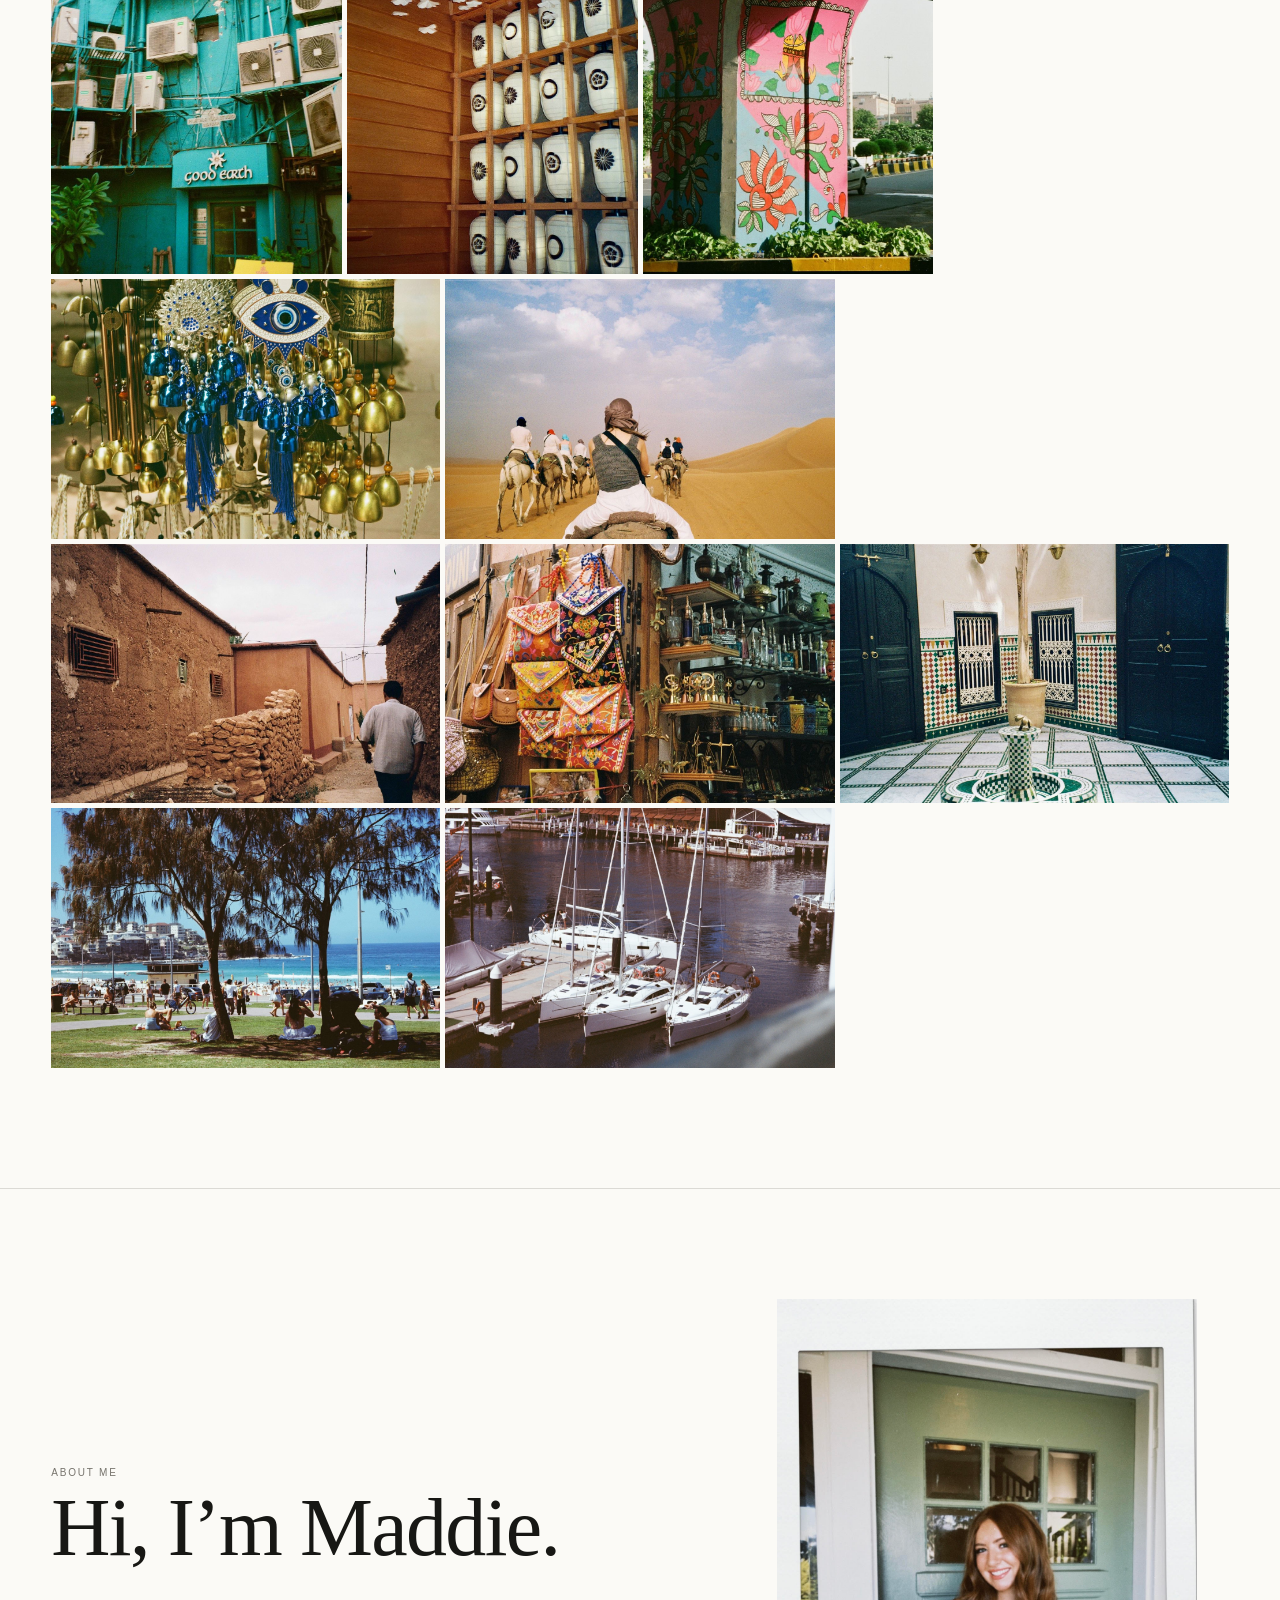
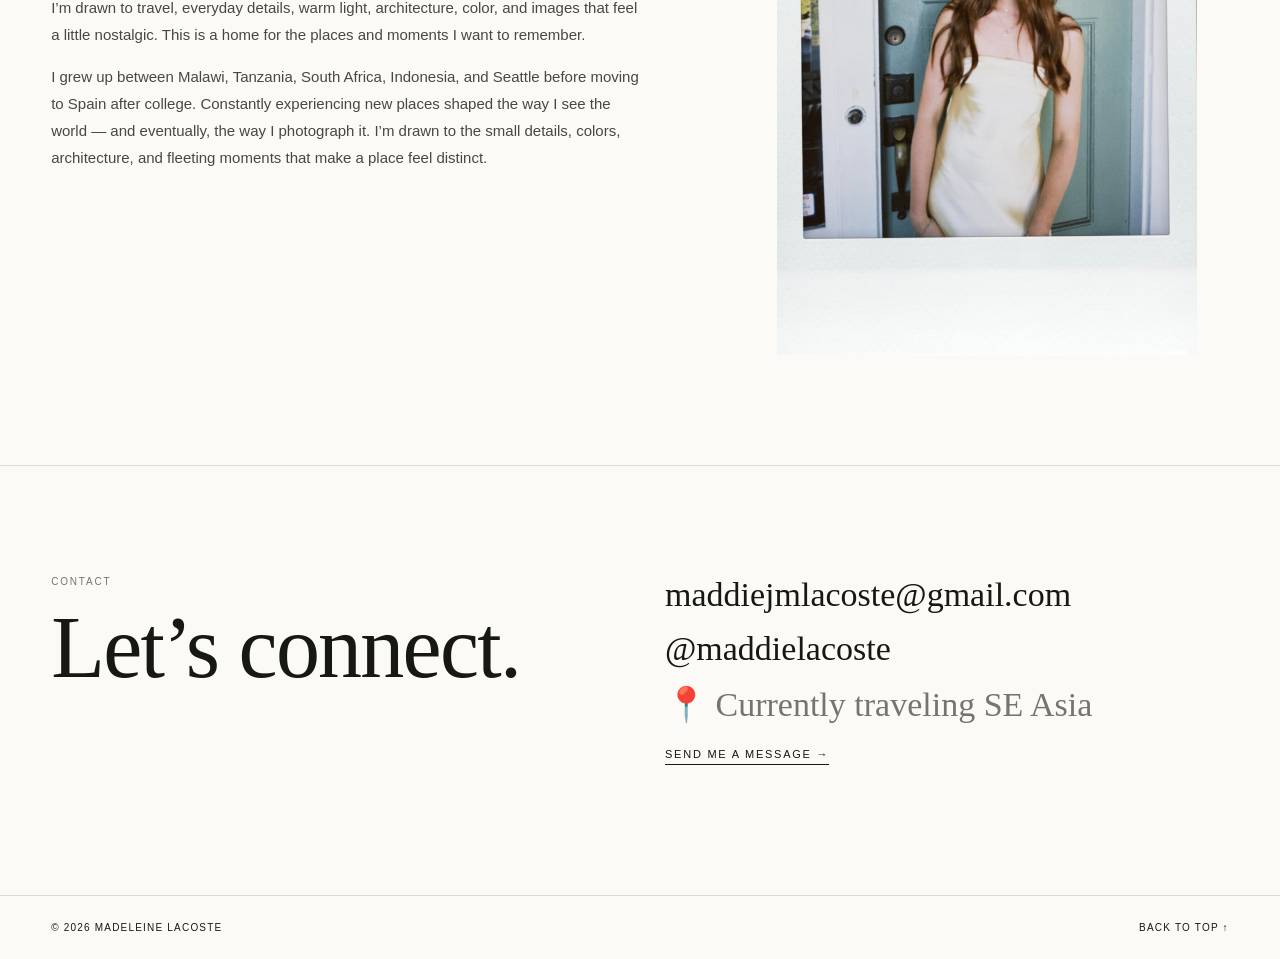
==== commit 6c92e496: "Cut palms, phone Bondi pool, and Morocco hillside village Co-Authored-By: Claude Opus 5.5 <noreply@a" ====
--- a/index.html
+++ b/index.html
@@ -10,7 +10,7 @@
 </section>
 
 <section id="work" class="work"><div class="section-intro"><div class="eyebrow">My Lens</div>
-<h1>Places, people, light, and the little moments in between.</h1><div class="count">32 photographs · India, Morocco, Portugal, Australia</div>
+<h1>Places, people, light, and the little moments in between.</h1><div class="count">29 photographs · India, Morocco, Portugal, Australia</div>
 </div>
 <!-- GALLERY START: edit each image alt/data-caption if you want descriptions -->
 <div class="gallery"><div class="gallery-row landscape-row"><button class="photo-card" type="button" aria-label="Open photo 1" onclick="openLightbox(this)"><img loading="lazy" src="assets/gallery/photo-23.jpg" alt="Photograph, Agra, India" data-name="Agra, India" data-caption="Agra, India"></button><button class="photo-card" type="button" aria-label="Open photo 2" onclick="openLightbox(this)"><img loading="lazy" src="assets/gallery/photo-15.jpg" alt="Photograph, Morocco" data-name="Morocco" data-caption="Morocco"></button><button class="photo-card" type="button" aria-label="Open photo 3" onclick="openLightbox(this)"><img loading="lazy" src="assets/gallery/photo-69.jpg" alt="Photograph, Bondi, Sydney" data-name="Bondi, Sydney" data-caption="Bondi, Sydney"></button></div>
@@ -19,10 +19,10 @@
 <div class="gallery-row landscape-row"><button class="photo-card" type="button" aria-label="Open photo 11" onclick="openLightbox(this)"><img loading="lazy" src="assets/gallery/photo-41.jpg" alt="Photograph, Delhi, India" data-name="Delhi, India" data-caption="Delhi, India"></button><button class="photo-card" type="button" aria-label="Open photo 12" onclick="openLightbox(this)"><img loading="lazy" src="assets/gallery/photo-44.jpg" alt="Photograph, India" data-name="India" data-caption="India"></button><button class="photo-card" type="button" aria-label="Open photo 13" onclick="openLightbox(this)"><img loading="lazy" src="assets/gallery/photo-64.jpg" alt="Photograph, India" data-name="India" data-caption="India"></button></div>
 <div class="gallery-row landscape-row"><button class="photo-card" type="button" aria-label="Open photo 14" onclick="openLightbox(this)"><img loading="lazy" src="assets/gallery/photo-14.jpg" alt="Photograph, Lisbon, Portugal" data-name="Lisbon, Portugal" data-caption="Lisbon, Portugal"></button><button class="photo-card" type="button" aria-label="Open photo 15" onclick="openLightbox(this)"><img loading="lazy" src="assets/gallery/photo-70.jpg" alt="Photograph, Bondi, Sydney" data-name="Bondi, Sydney" data-caption="Bondi, Sydney"></button><button class="photo-card" type="button" aria-label="Open photo 16" onclick="openLightbox(this)"><img loading="lazy" src="assets/gallery/photo-22.jpg" alt="Photograph, India" data-name="India" data-caption="India"></button></div>
 <div class="gallery-row landscape-row"><button class="photo-card" type="button" aria-label="Open photo 17" onclick="openLightbox(this)"><img loading="lazy" src="assets/gallery/photo-53.jpg" alt="Photograph, India" data-name="India" data-caption="India"></button><button class="photo-card" type="button" aria-label="Open photo 18" onclick="openLightbox(this)"><img loading="lazy" src="assets/gallery/photo-61.jpg" alt="Photograph" data-name="" data-caption=""></button><button class="photo-card" type="button" aria-label="Open photo 19" onclick="openLightbox(this)"><img loading="lazy" src="assets/gallery/photo-28.jpg" alt="Photograph, India" data-name="India" data-caption="India"></button></div>
-<div class="gallery-row portrait-row"><button class="photo-card" type="button" aria-label="Open photo 20" onclick="openLightbox(this)"><img loading="lazy" src="assets/gallery/photo-46.jpg" alt="Photograph, India" data-name="India" data-caption="India"></button><button class="photo-card" type="button" aria-label="Open photo 21" onclick="openLightbox(this)"><img loading="lazy" src="assets/gallery/photo-55.jpg" alt="Photograph" data-name="" data-caption=""></button><button class="photo-card" type="button" aria-label="Open photo 22" onclick="openLightbox(this)"><img loading="lazy" src="assets/gallery/photo-58.jpg" alt="Photograph, India" data-name="India" data-caption="India"></button><button class="photo-card" type="button" aria-label="Open photo 23" onclick="openLightbox(this)"><img loading="lazy" src="assets/gallery/photo-37.jpg?v=2" alt="Photograph, Bondi, Sydney" data-name="Bondi, Sydney" data-caption="Bondi, Sydney"></button></div>
-<div class="gallery-row landscape-row"><button class="photo-card" type="button" aria-label="Open photo 24" onclick="openLightbox(this)"><img loading="lazy" src="assets/gallery/photo-26.jpg" alt="Photograph, India" data-name="India" data-caption="India"></button><button class="photo-card" type="button" aria-label="Open photo 25" onclick="openLightbox(this)"><img loading="lazy" src="assets/gallery/photo-13.jpg" alt="Photograph" data-name="" data-caption=""></button><button class="photo-card" type="button" aria-label="Open photo 26" onclick="openLightbox(this)"><img loading="lazy" src="assets/gallery/photo-02.jpg" alt="Photograph, Morocco" data-name="Morocco" data-caption="Morocco"></button></div>
-<div class="gallery-row landscape-row"><button class="photo-card" type="button" aria-label="Open photo 27" onclick="openLightbox(this)"><img loading="lazy" src="assets/gallery/photo-04.jpg" alt="Photograph, Morocco" data-name="Morocco" data-caption="Morocco"></button><button class="photo-card" type="button" aria-label="Open photo 28" onclick="openLightbox(this)"><img loading="lazy" src="assets/gallery/photo-07.jpg" alt="Photograph" data-name="" data-caption=""></button><button class="photo-card" type="button" aria-label="Open photo 29" onclick="openLightbox(this)"><img loading="lazy" src="assets/gallery/photo-10.jpg" alt="Photograph, Morocco" data-name="Morocco" data-caption="Morocco"></button></div>
-<div class="gallery-row landscape-row"><button class="photo-card" type="button" aria-label="Open photo 30" onclick="openLightbox(this)"><img loading="lazy" src="assets/gallery/photo-72.jpg" alt="Photograph, Bondi, Sydney" data-name="Bondi, Sydney" data-caption="Bondi, Sydney"></button><button class="photo-card" type="button" aria-label="Open photo 31" onclick="openLightbox(this)"><img loading="lazy" src="assets/gallery/photo-73.jpg" alt="Photograph, Sydney" data-name="Sydney" data-caption="Sydney"></button><button class="photo-card" type="button" aria-label="Open photo 32" onclick="openLightbox(this)"><img loading="lazy" src="assets/gallery/photo-74.jpg" alt="Photograph" data-name="" data-caption=""></button></div>
+<div class="gallery-row portrait-row"><button class="photo-card" type="button" aria-label="Open photo 20" onclick="openLightbox(this)"><img loading="lazy" src="assets/gallery/photo-46.jpg" alt="Photograph, India" data-name="India" data-caption="India"></button><button class="photo-card" type="button" aria-label="Open photo 21" onclick="openLightbox(this)"><img loading="lazy" src="assets/gallery/photo-55.jpg" alt="Photograph" data-name="" data-caption=""></button><button class="photo-card" type="button" aria-label="Open photo 22" onclick="openLightbox(this)"><img loading="lazy" src="assets/gallery/photo-58.jpg" alt="Photograph, India" data-name="India" data-caption="India"></button></div>
+<div class="gallery-row landscape-row"><button class="photo-card" type="button" aria-label="Open photo 23" onclick="openLightbox(this)"><img loading="lazy" src="assets/gallery/photo-26.jpg" alt="Photograph, India" data-name="India" data-caption="India"></button><button class="photo-card" type="button" aria-label="Open photo 24" onclick="openLightbox(this)"><img loading="lazy" src="assets/gallery/photo-13.jpg" alt="Photograph" data-name="" data-caption=""></button></div>
+<div class="gallery-row landscape-row"><button class="photo-card" type="button" aria-label="Open photo 25" onclick="openLightbox(this)"><img loading="lazy" src="assets/gallery/photo-04.jpg" alt="Photograph, Morocco" data-name="Morocco" data-caption="Morocco"></button><button class="photo-card" type="button" aria-label="Open photo 26" onclick="openLightbox(this)"><img loading="lazy" src="assets/gallery/photo-07.jpg" alt="Photograph" data-name="" data-caption=""></button><button class="photo-card" type="button" aria-label="Open photo 27" onclick="openLightbox(this)"><img loading="lazy" src="assets/gallery/photo-10.jpg" alt="Photograph, Morocco" data-name="Morocco" data-caption="Morocco"></button></div>
+<div class="gallery-row landscape-row"><button class="photo-card" type="button" aria-label="Open photo 28" onclick="openLightbox(this)"><img loading="lazy" src="assets/gallery/photo-72.jpg" alt="Photograph, Bondi, Sydney" data-name="Bondi, Sydney" data-caption="Bondi, Sydney"></button><button class="photo-card" type="button" aria-label="Open photo 29" onclick="openLightbox(this)"><img loading="lazy" src="assets/gallery/photo-73.jpg" alt="Photograph, Sydney" data-name="Sydney" data-caption="Sydney"></button></div>
 </div>
 </section>
 
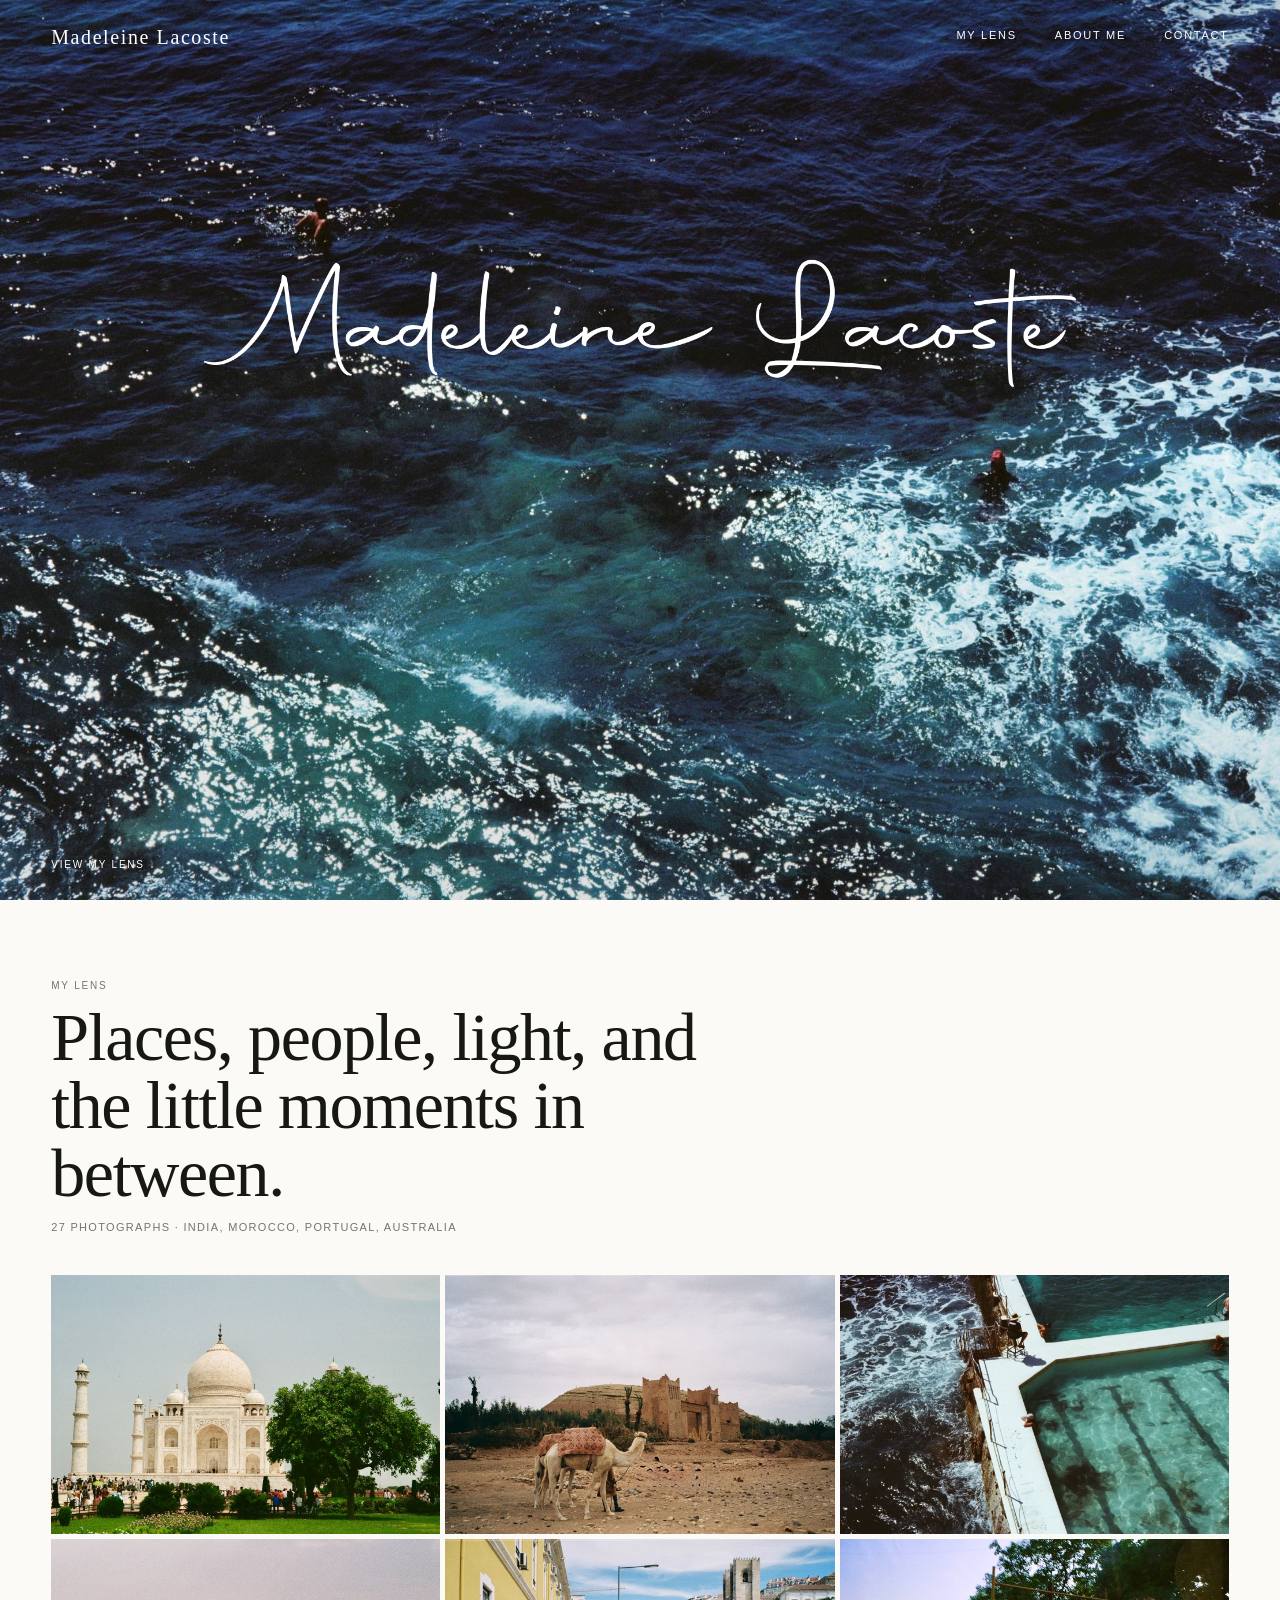
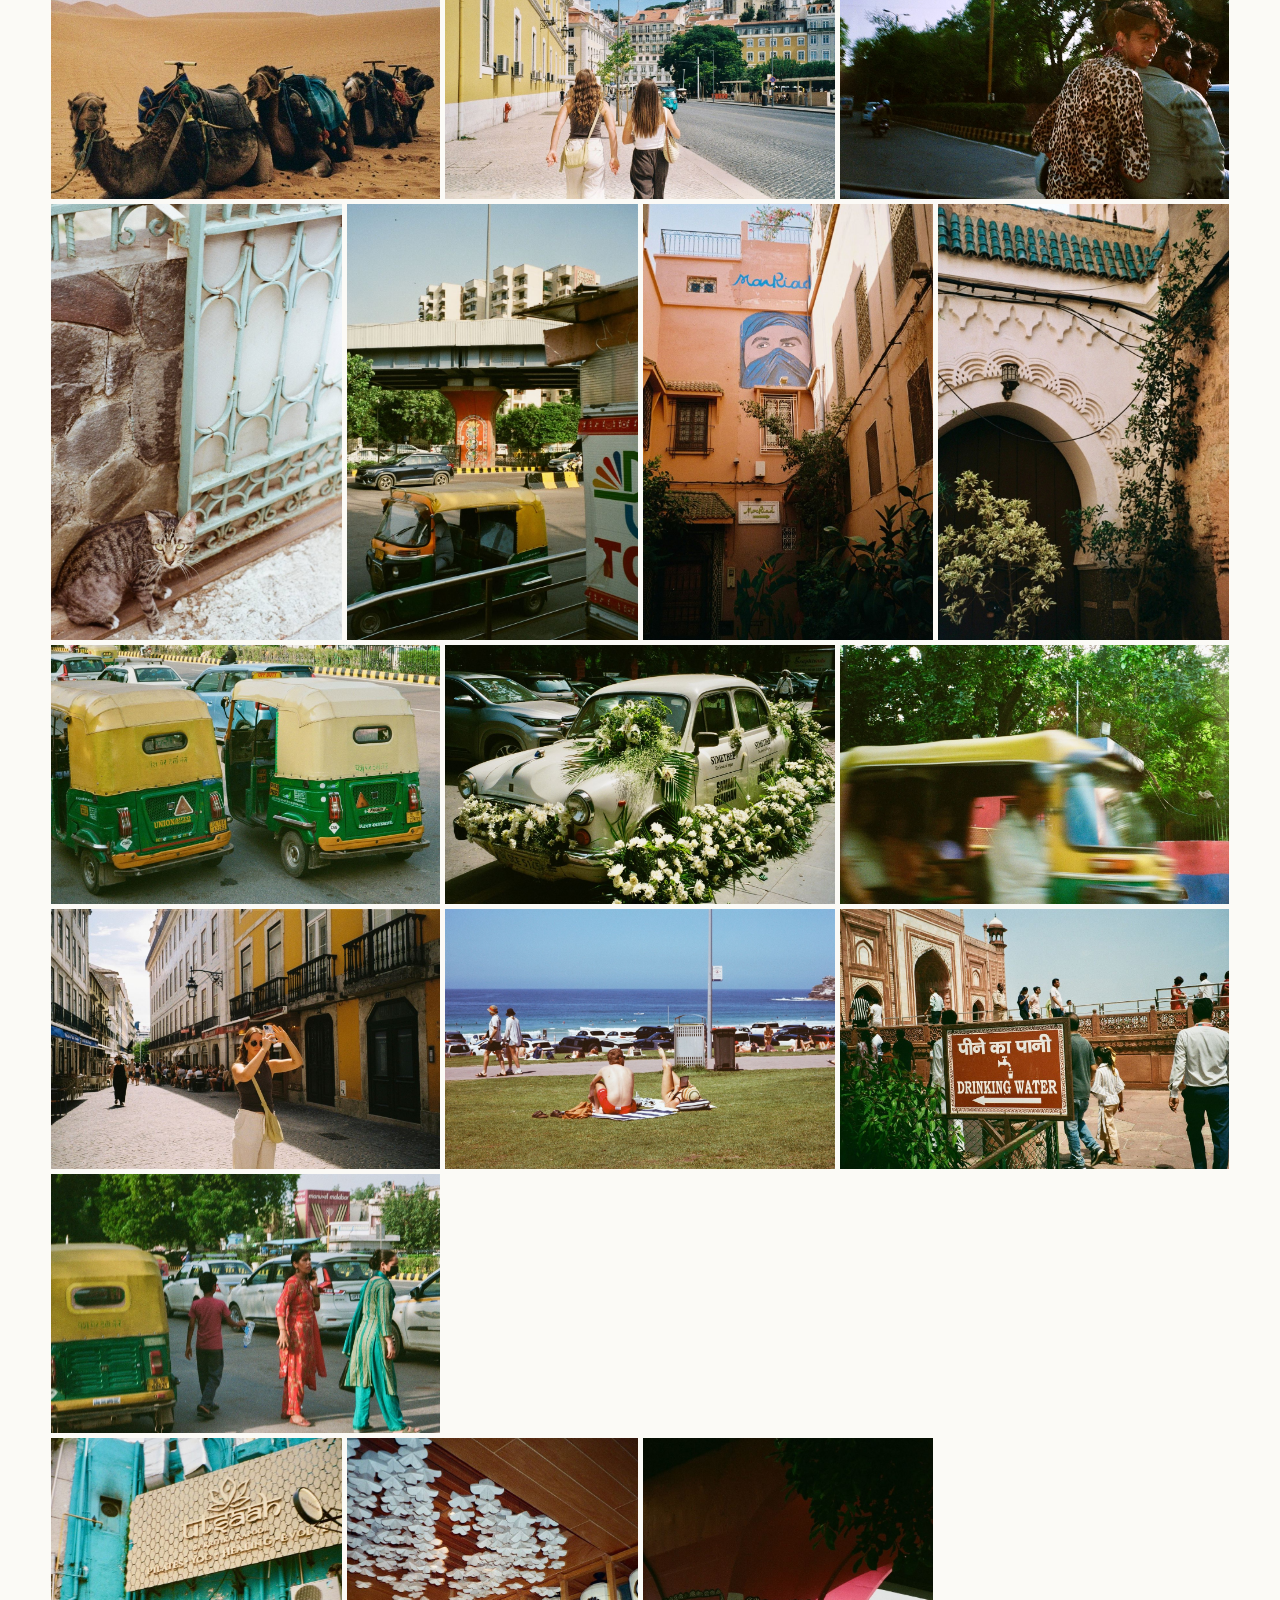
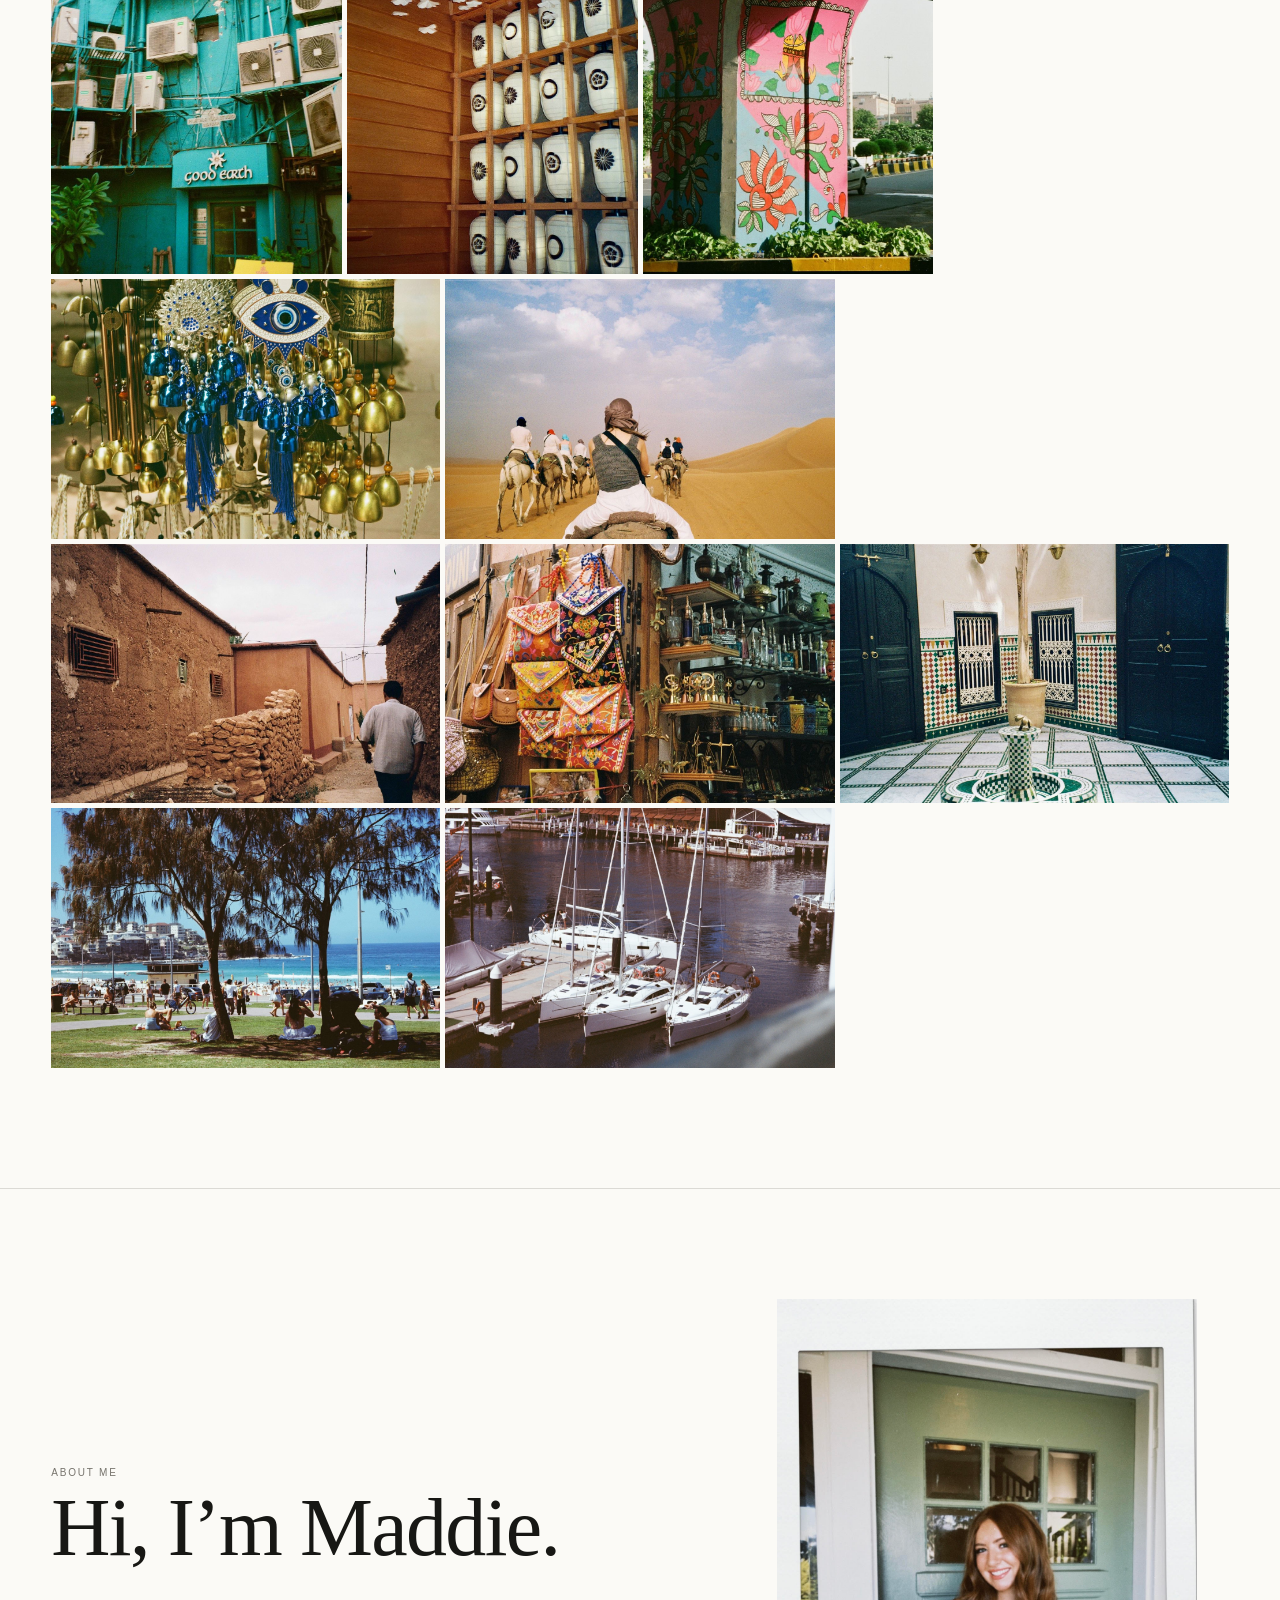
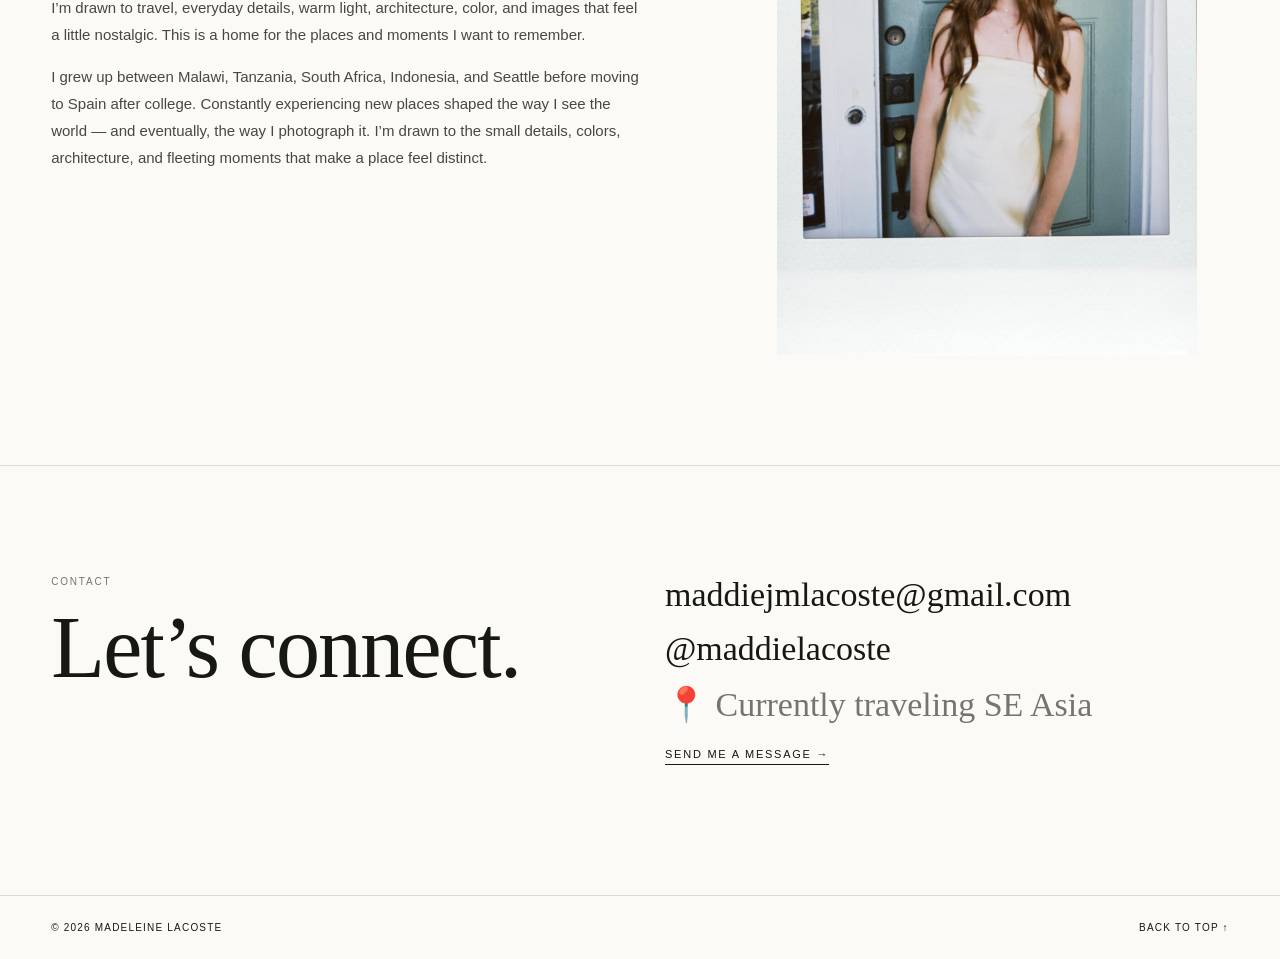
==== commit 7cc881bc: "Cut tiger mural and truck driver photos Co-Authored-By: Claude Opus 5.5 <noreply@anthropic.com>" ====
--- a/index.html
+++ b/index.html
@@ -10,7 +10,7 @@
 </section>
 
 <section id="work" class="work"><div class="section-intro"><div class="eyebrow">My Lens</div>
-<h1>Places, people, light, and the little moments in between.</h1><div class="count">29 photographs · India, Morocco, Portugal, Australia</div>
+<h1>Places, people, light, and the little moments in between.</h1><div class="count">27 photographs · India, Morocco, Portugal, Australia</div>
 </div>
 <!-- GALLERY START: edit each image alt/data-caption if you want descriptions -->
 <div class="gallery"><div class="gallery-row landscape-row"><button class="photo-card" type="button" aria-label="Open photo 1" onclick="openLightbox(this)"><img loading="lazy" src="assets/gallery/photo-23.jpg" alt="Photograph, Agra, India" data-name="Agra, India" data-caption="Agra, India"></button><button class="photo-card" type="button" aria-label="Open photo 2" onclick="openLightbox(this)"><img loading="lazy" src="assets/gallery/photo-15.jpg" alt="Photograph, Morocco" data-name="Morocco" data-caption="Morocco"></button><button class="photo-card" type="button" aria-label="Open photo 3" onclick="openLightbox(this)"><img loading="lazy" src="assets/gallery/photo-69.jpg" alt="Photograph, Bondi, Sydney" data-name="Bondi, Sydney" data-caption="Bondi, Sydney"></button></div>
@@ -18,11 +18,11 @@
 <div class="gallery-row portrait-row"><button class="photo-card" type="button" aria-label="Open photo 7" onclick="openLightbox(this)"><img loading="lazy" src="assets/gallery/photo-67.jpg?v=2" alt="Photograph" data-name="" data-caption=""></button><button class="photo-card" type="button" aria-label="Open photo 8" onclick="openLightbox(this)"><img loading="lazy" src="assets/gallery/photo-45.jpg" alt="Photograph, Delhi, India" data-name="Delhi, India" data-caption="Delhi, India"></button><button class="photo-card" type="button" aria-label="Open photo 9" onclick="openLightbox(this)"><img loading="lazy" src="assets/gallery/photo-30.jpg" alt="Photograph, Morocco" data-name="Morocco" data-caption="Morocco"></button><button class="photo-card" type="button" aria-label="Open photo 10" onclick="openLightbox(this)"><img loading="lazy" src="assets/gallery/photo-75.jpg" alt="Photograph, Morocco" data-name="Morocco" data-caption="Morocco"></button></div>
 <div class="gallery-row landscape-row"><button class="photo-card" type="button" aria-label="Open photo 11" onclick="openLightbox(this)"><img loading="lazy" src="assets/gallery/photo-41.jpg" alt="Photograph, Delhi, India" data-name="Delhi, India" data-caption="Delhi, India"></button><button class="photo-card" type="button" aria-label="Open photo 12" onclick="openLightbox(this)"><img loading="lazy" src="assets/gallery/photo-44.jpg" alt="Photograph, India" data-name="India" data-caption="India"></button><button class="photo-card" type="button" aria-label="Open photo 13" onclick="openLightbox(this)"><img loading="lazy" src="assets/gallery/photo-64.jpg" alt="Photograph, India" data-name="India" data-caption="India"></button></div>
 <div class="gallery-row landscape-row"><button class="photo-card" type="button" aria-label="Open photo 14" onclick="openLightbox(this)"><img loading="lazy" src="assets/gallery/photo-14.jpg" alt="Photograph, Lisbon, Portugal" data-name="Lisbon, Portugal" data-caption="Lisbon, Portugal"></button><button class="photo-card" type="button" aria-label="Open photo 15" onclick="openLightbox(this)"><img loading="lazy" src="assets/gallery/photo-70.jpg" alt="Photograph, Bondi, Sydney" data-name="Bondi, Sydney" data-caption="Bondi, Sydney"></button><button class="photo-card" type="button" aria-label="Open photo 16" onclick="openLightbox(this)"><img loading="lazy" src="assets/gallery/photo-22.jpg" alt="Photograph, India" data-name="India" data-caption="India"></button></div>
-<div class="gallery-row landscape-row"><button class="photo-card" type="button" aria-label="Open photo 17" onclick="openLightbox(this)"><img loading="lazy" src="assets/gallery/photo-53.jpg" alt="Photograph, India" data-name="India" data-caption="India"></button><button class="photo-card" type="button" aria-label="Open photo 18" onclick="openLightbox(this)"><img loading="lazy" src="assets/gallery/photo-61.jpg" alt="Photograph" data-name="" data-caption=""></button><button class="photo-card" type="button" aria-label="Open photo 19" onclick="openLightbox(this)"><img loading="lazy" src="assets/gallery/photo-28.jpg" alt="Photograph, India" data-name="India" data-caption="India"></button></div>
-<div class="gallery-row portrait-row"><button class="photo-card" type="button" aria-label="Open photo 20" onclick="openLightbox(this)"><img loading="lazy" src="assets/gallery/photo-46.jpg" alt="Photograph, India" data-name="India" data-caption="India"></button><button class="photo-card" type="button" aria-label="Open photo 21" onclick="openLightbox(this)"><img loading="lazy" src="assets/gallery/photo-55.jpg" alt="Photograph" data-name="" data-caption=""></button><button class="photo-card" type="button" aria-label="Open photo 22" onclick="openLightbox(this)"><img loading="lazy" src="assets/gallery/photo-58.jpg" alt="Photograph, India" data-name="India" data-caption="India"></button></div>
-<div class="gallery-row landscape-row"><button class="photo-card" type="button" aria-label="Open photo 23" onclick="openLightbox(this)"><img loading="lazy" src="assets/gallery/photo-26.jpg" alt="Photograph, India" data-name="India" data-caption="India"></button><button class="photo-card" type="button" aria-label="Open photo 24" onclick="openLightbox(this)"><img loading="lazy" src="assets/gallery/photo-13.jpg" alt="Photograph" data-name="" data-caption=""></button></div>
-<div class="gallery-row landscape-row"><button class="photo-card" type="button" aria-label="Open photo 25" onclick="openLightbox(this)"><img loading="lazy" src="assets/gallery/photo-04.jpg" alt="Photograph, Morocco" data-name="Morocco" data-caption="Morocco"></button><button class="photo-card" type="button" aria-label="Open photo 26" onclick="openLightbox(this)"><img loading="lazy" src="assets/gallery/photo-07.jpg" alt="Photograph" data-name="" data-caption=""></button><button class="photo-card" type="button" aria-label="Open photo 27" onclick="openLightbox(this)"><img loading="lazy" src="assets/gallery/photo-10.jpg" alt="Photograph, Morocco" data-name="Morocco" data-caption="Morocco"></button></div>
-<div class="gallery-row landscape-row"><button class="photo-card" type="button" aria-label="Open photo 28" onclick="openLightbox(this)"><img loading="lazy" src="assets/gallery/photo-72.jpg" alt="Photograph, Bondi, Sydney" data-name="Bondi, Sydney" data-caption="Bondi, Sydney"></button><button class="photo-card" type="button" aria-label="Open photo 29" onclick="openLightbox(this)"><img loading="lazy" src="assets/gallery/photo-73.jpg" alt="Photograph, Sydney" data-name="Sydney" data-caption="Sydney"></button></div>
+<div class="gallery-row landscape-row"><button class="photo-card" type="button" aria-label="Open photo 17" onclick="openLightbox(this)"><img loading="lazy" src="assets/gallery/photo-53.jpg" alt="Photograph, India" data-name="India" data-caption="India"></button></div>
+<div class="gallery-row portrait-row"><button class="photo-card" type="button" aria-label="Open photo 18" onclick="openLightbox(this)"><img loading="lazy" src="assets/gallery/photo-46.jpg" alt="Photograph, India" data-name="India" data-caption="India"></button><button class="photo-card" type="button" aria-label="Open photo 19" onclick="openLightbox(this)"><img loading="lazy" src="assets/gallery/photo-55.jpg" alt="Photograph" data-name="" data-caption=""></button><button class="photo-card" type="button" aria-label="Open photo 20" onclick="openLightbox(this)"><img loading="lazy" src="assets/gallery/photo-58.jpg" alt="Photograph, India" data-name="India" data-caption="India"></button></div>
+<div class="gallery-row landscape-row"><button class="photo-card" type="button" aria-label="Open photo 21" onclick="openLightbox(this)"><img loading="lazy" src="assets/gallery/photo-26.jpg" alt="Photograph, India" data-name="India" data-caption="India"></button><button class="photo-card" type="button" aria-label="Open photo 22" onclick="openLightbox(this)"><img loading="lazy" src="assets/gallery/photo-13.jpg" alt="Photograph" data-name="" data-caption=""></button></div>
+<div class="gallery-row landscape-row"><button class="photo-card" type="button" aria-label="Open photo 23" onclick="openLightbox(this)"><img loading="lazy" src="assets/gallery/photo-04.jpg" alt="Photograph, Morocco" data-name="Morocco" data-caption="Morocco"></button><button class="photo-card" type="button" aria-label="Open photo 24" onclick="openLightbox(this)"><img loading="lazy" src="assets/gallery/photo-07.jpg" alt="Photograph" data-name="" data-caption=""></button><button class="photo-card" type="button" aria-label="Open photo 25" onclick="openLightbox(this)"><img loading="lazy" src="assets/gallery/photo-10.jpg" alt="Photograph, Morocco" data-name="Morocco" data-caption="Morocco"></button></div>
+<div class="gallery-row landscape-row"><button class="photo-card" type="button" aria-label="Open photo 26" onclick="openLightbox(this)"><img loading="lazy" src="assets/gallery/photo-72.jpg" alt="Photograph, Bondi, Sydney" data-name="Bondi, Sydney" data-caption="Bondi, Sydney"></button><button class="photo-card" type="button" aria-label="Open photo 27" onclick="openLightbox(this)"><img loading="lazy" src="assets/gallery/photo-73.jpg" alt="Photograph, Sydney" data-name="Sydney" data-caption="Sydney"></button></div>
 </div>
 </section>
 
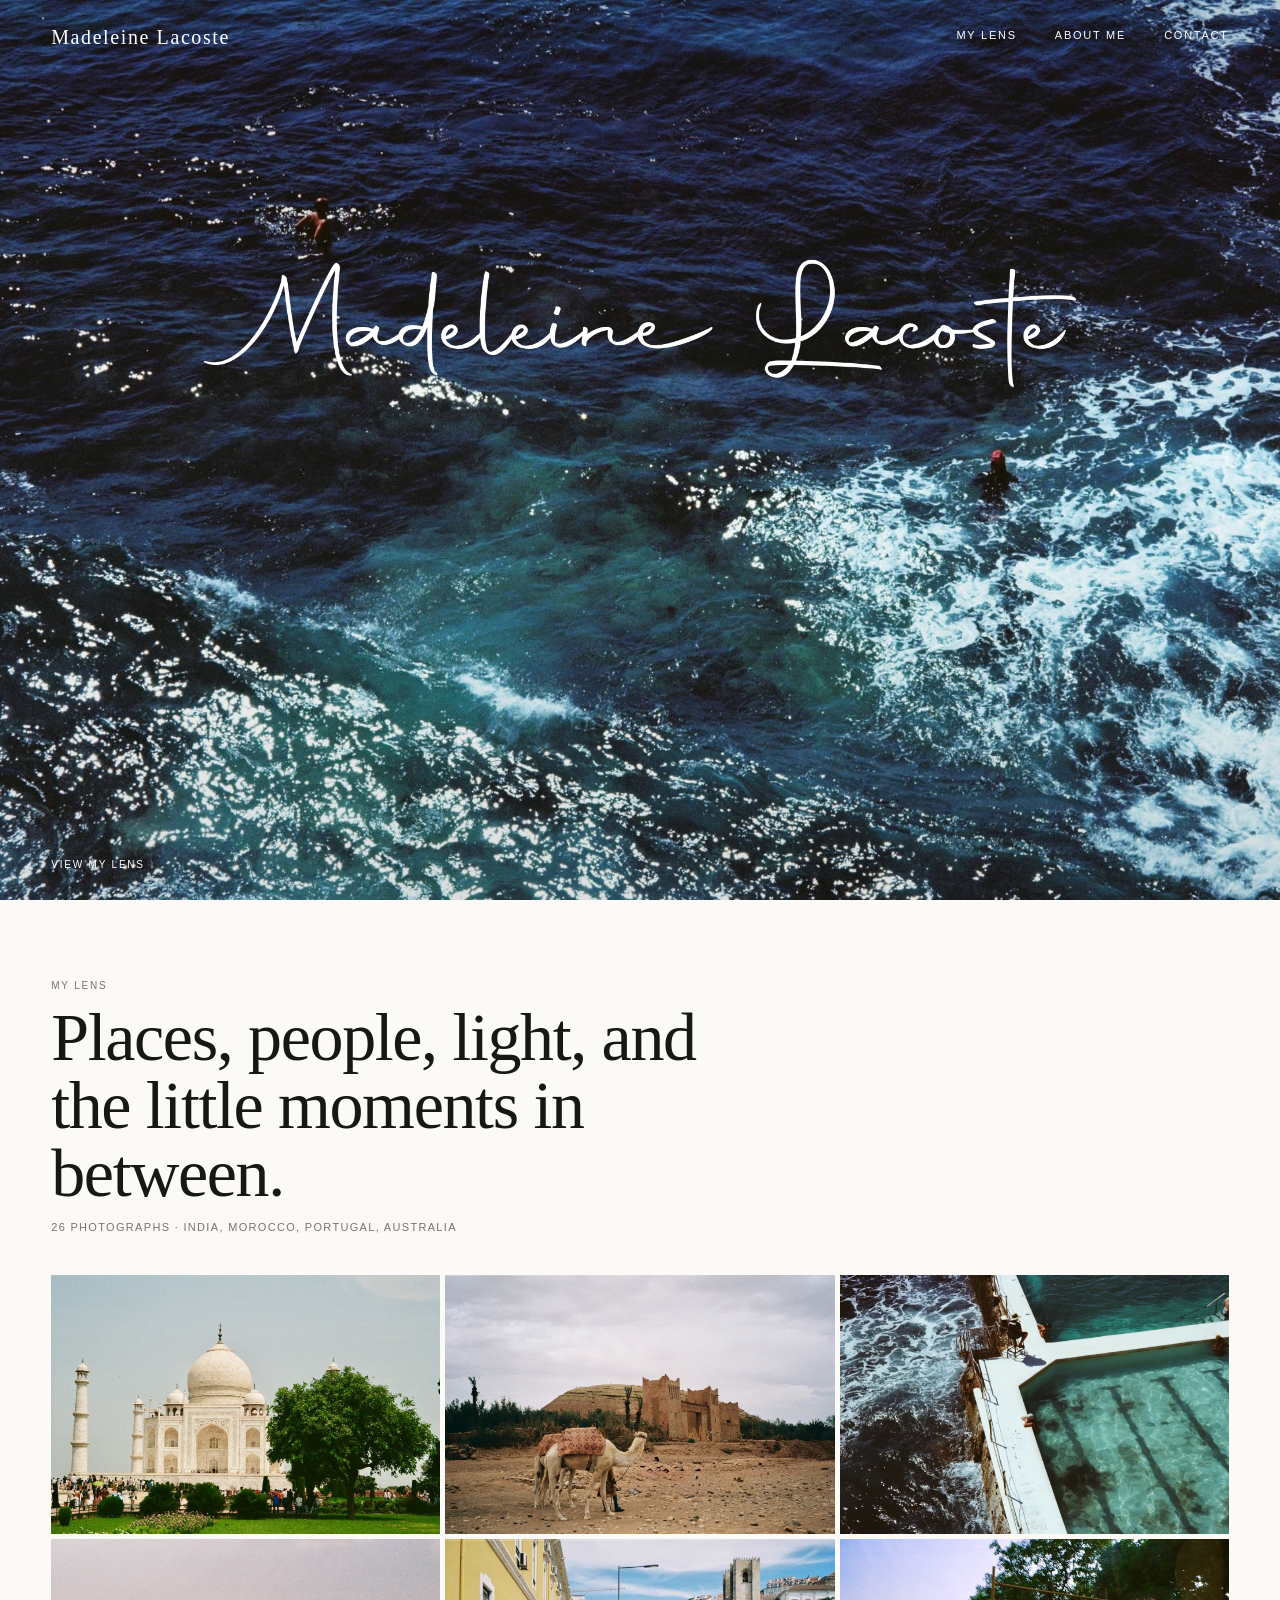
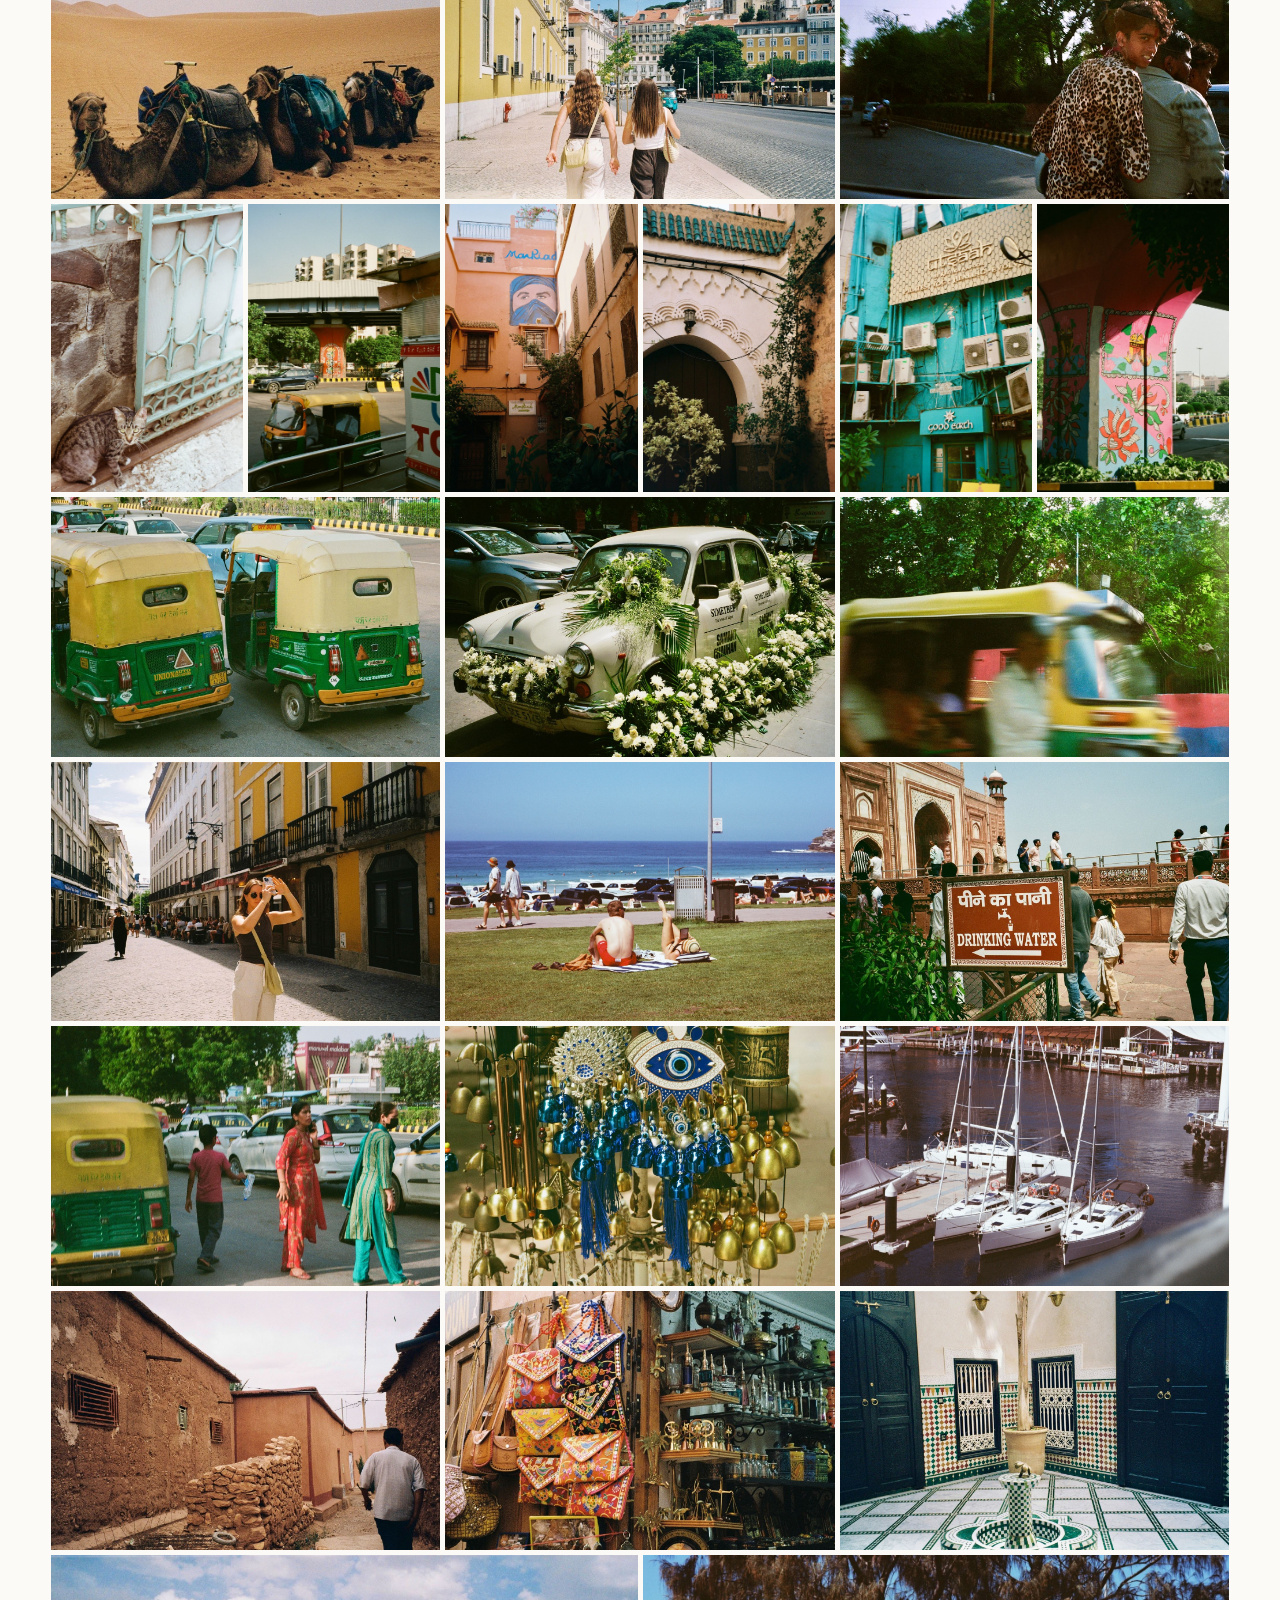
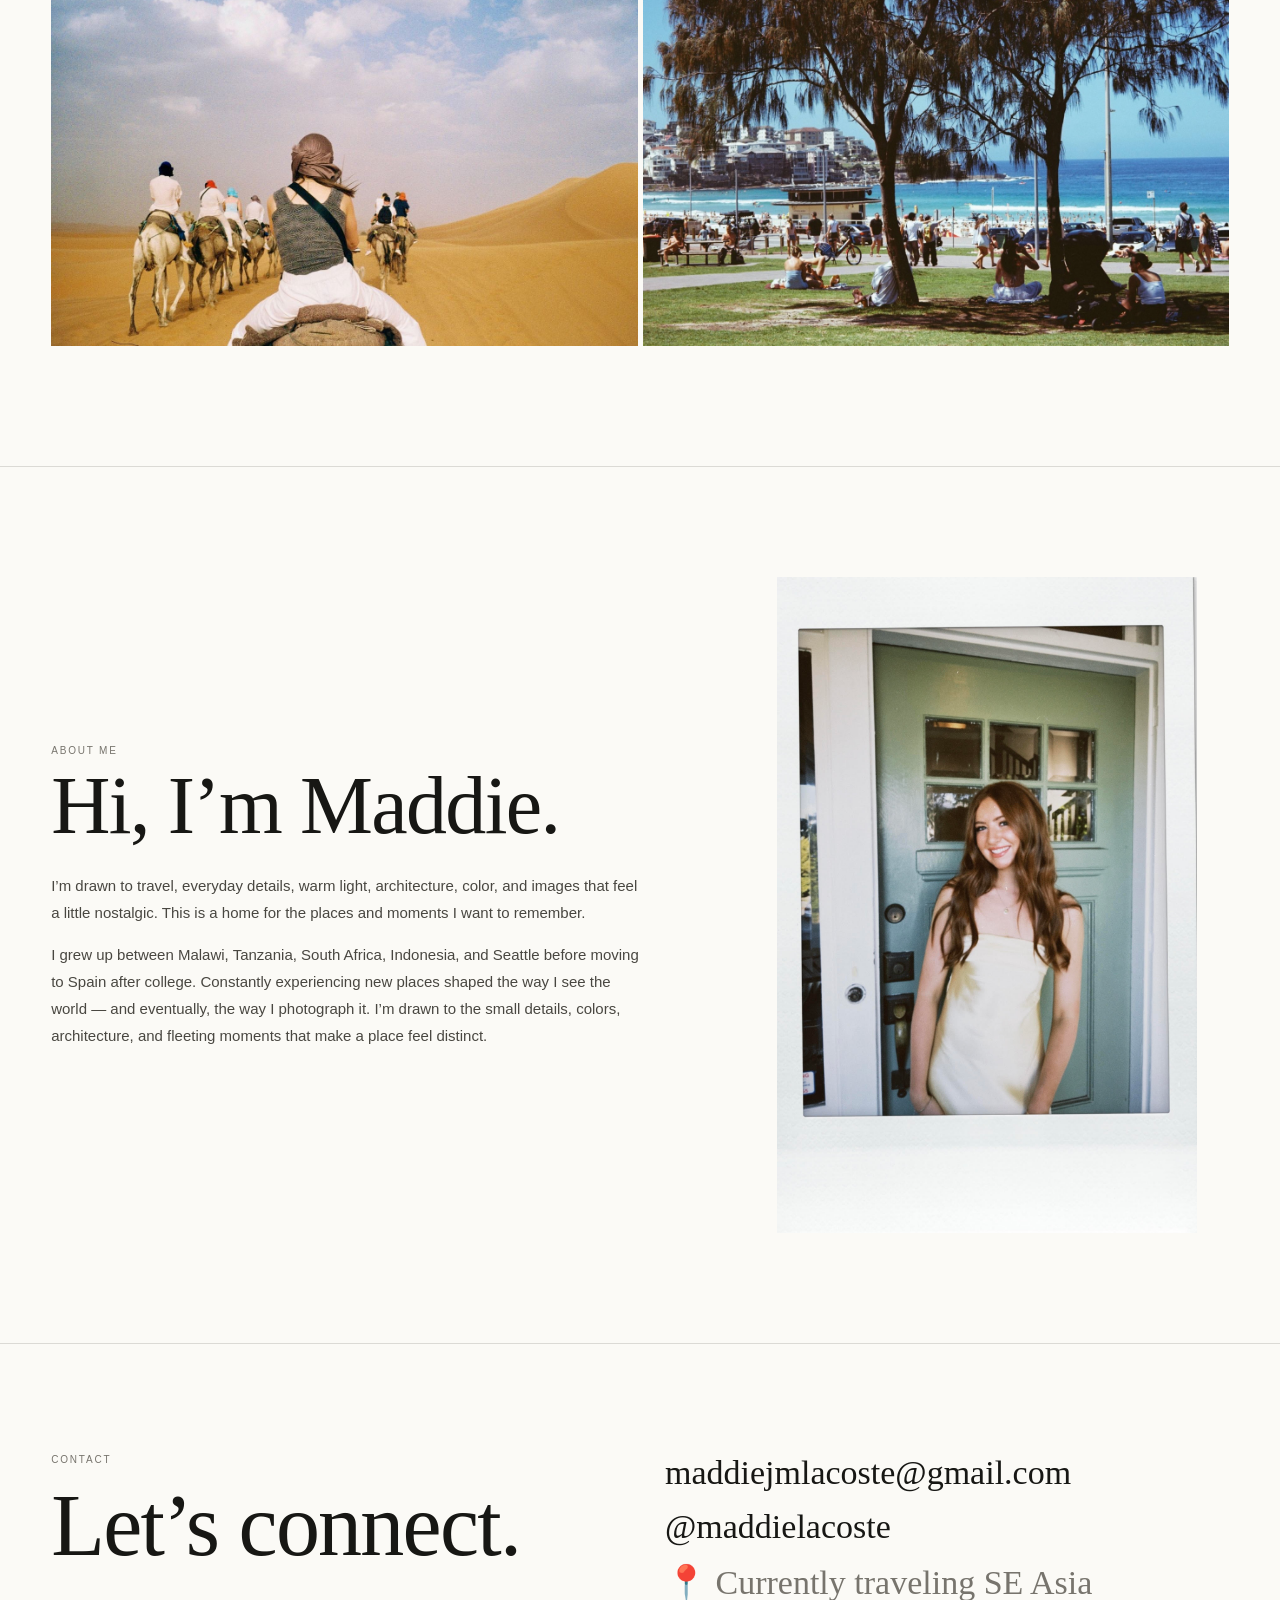
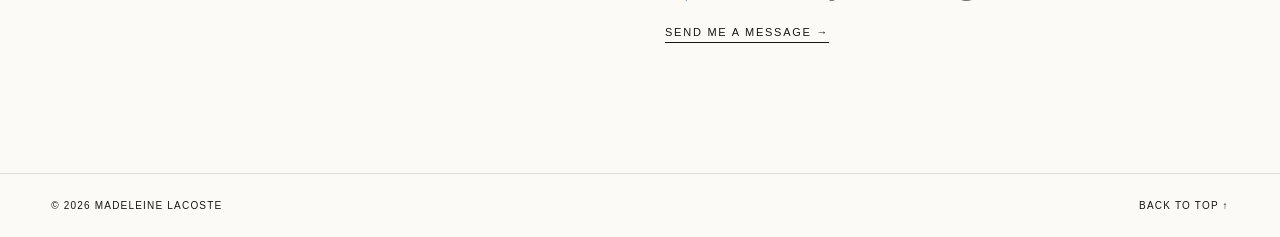
==== commit 30c79e8f: "Cut paper lanterns; regroup rows so every row is full Co-Authored-By: Claude Opus 5.5 <noreply@anthr" ====
--- a/index.html
+++ b/index.html
@@ -1,4 +1,4 @@
-<!doctype html><html lang="en"><head><meta charset="utf-8"><meta name="viewport" content="width=device-width,initial-scale=1"><title>Madeleine Lacoste — Photography</title><meta name="description" content="Travel photography by Madeleine Lacoste"><link rel="stylesheet" href="styles.css?v=2">
+<!doctype html><html lang="en"><head><meta charset="utf-8"><meta name="viewport" content="width=device-width,initial-scale=1"><title>Madeleine Lacoste — Photography</title><meta name="description" content="Travel photography by Madeleine Lacoste"><link rel="stylesheet" href="styles.css?v=3">
 </head>
 <body>
 
@@ -10,19 +10,17 @@
 </section>
 
 <section id="work" class="work"><div class="section-intro"><div class="eyebrow">My Lens</div>
-<h1>Places, people, light, and the little moments in between.</h1><div class="count">27 photographs · India, Morocco, Portugal, Australia</div>
+<h1>Places, people, light, and the little moments in between.</h1><div class="count">26 photographs · India, Morocco, Portugal, Australia</div>
 </div>
 <!-- GALLERY START: edit each image alt/data-caption if you want descriptions -->
 <div class="gallery"><div class="gallery-row landscape-row"><button class="photo-card" type="button" aria-label="Open photo 1" onclick="openLightbox(this)"><img loading="lazy" src="assets/gallery/photo-23.jpg" alt="Photograph, Agra, India" data-name="Agra, India" data-caption="Agra, India"></button><button class="photo-card" type="button" aria-label="Open photo 2" onclick="openLightbox(this)"><img loading="lazy" src="assets/gallery/photo-15.jpg" alt="Photograph, Morocco" data-name="Morocco" data-caption="Morocco"></button><button class="photo-card" type="button" aria-label="Open photo 3" onclick="openLightbox(this)"><img loading="lazy" src="assets/gallery/photo-69.jpg" alt="Photograph, Bondi, Sydney" data-name="Bondi, Sydney" data-caption="Bondi, Sydney"></button></div>
 <div class="gallery-row landscape-row"><button class="photo-card" type="button" aria-label="Open photo 4" onclick="openLightbox(this)"><img loading="lazy" src="assets/gallery/photo-16.jpg" alt="Photograph, Morocco" data-name="Morocco" data-caption="Morocco"></button><button class="photo-card" type="button" aria-label="Open photo 5" onclick="openLightbox(this)"><img loading="lazy" src="assets/gallery/photo-12.jpg" alt="Photograph, Lisbon, Portugal" data-name="Lisbon, Portugal" data-caption="Lisbon, Portugal"></button><button class="photo-card" type="button" aria-label="Open photo 6" onclick="openLightbox(this)"><img loading="lazy" src="assets/gallery/photo-52.jpg?v=2" alt="Photograph, India" data-name="India" data-caption="India"></button></div>
-<div class="gallery-row portrait-row"><button class="photo-card" type="button" aria-label="Open photo 7" onclick="openLightbox(this)"><img loading="lazy" src="assets/gallery/photo-67.jpg?v=2" alt="Photograph" data-name="" data-caption=""></button><button class="photo-card" type="button" aria-label="Open photo 8" onclick="openLightbox(this)"><img loading="lazy" src="assets/gallery/photo-45.jpg" alt="Photograph, Delhi, India" data-name="Delhi, India" data-caption="Delhi, India"></button><button class="photo-card" type="button" aria-label="Open photo 9" onclick="openLightbox(this)"><img loading="lazy" src="assets/gallery/photo-30.jpg" alt="Photograph, Morocco" data-name="Morocco" data-caption="Morocco"></button><button class="photo-card" type="button" aria-label="Open photo 10" onclick="openLightbox(this)"><img loading="lazy" src="assets/gallery/photo-75.jpg" alt="Photograph, Morocco" data-name="Morocco" data-caption="Morocco"></button></div>
-<div class="gallery-row landscape-row"><button class="photo-card" type="button" aria-label="Open photo 11" onclick="openLightbox(this)"><img loading="lazy" src="assets/gallery/photo-41.jpg" alt="Photograph, Delhi, India" data-name="Delhi, India" data-caption="Delhi, India"></button><button class="photo-card" type="button" aria-label="Open photo 12" onclick="openLightbox(this)"><img loading="lazy" src="assets/gallery/photo-44.jpg" alt="Photograph, India" data-name="India" data-caption="India"></button><button class="photo-card" type="button" aria-label="Open photo 13" onclick="openLightbox(this)"><img loading="lazy" src="assets/gallery/photo-64.jpg" alt="Photograph, India" data-name="India" data-caption="India"></button></div>
-<div class="gallery-row landscape-row"><button class="photo-card" type="button" aria-label="Open photo 14" onclick="openLightbox(this)"><img loading="lazy" src="assets/gallery/photo-14.jpg" alt="Photograph, Lisbon, Portugal" data-name="Lisbon, Portugal" data-caption="Lisbon, Portugal"></button><button class="photo-card" type="button" aria-label="Open photo 15" onclick="openLightbox(this)"><img loading="lazy" src="assets/gallery/photo-70.jpg" alt="Photograph, Bondi, Sydney" data-name="Bondi, Sydney" data-caption="Bondi, Sydney"></button><button class="photo-card" type="button" aria-label="Open photo 16" onclick="openLightbox(this)"><img loading="lazy" src="assets/gallery/photo-22.jpg" alt="Photograph, India" data-name="India" data-caption="India"></button></div>
-<div class="gallery-row landscape-row"><button class="photo-card" type="button" aria-label="Open photo 17" onclick="openLightbox(this)"><img loading="lazy" src="assets/gallery/photo-53.jpg" alt="Photograph, India" data-name="India" data-caption="India"></button></div>
-<div class="gallery-row portrait-row"><button class="photo-card" type="button" aria-label="Open photo 18" onclick="openLightbox(this)"><img loading="lazy" src="assets/gallery/photo-46.jpg" alt="Photograph, India" data-name="India" data-caption="India"></button><button class="photo-card" type="button" aria-label="Open photo 19" onclick="openLightbox(this)"><img loading="lazy" src="assets/gallery/photo-55.jpg" alt="Photograph" data-name="" data-caption=""></button><button class="photo-card" type="button" aria-label="Open photo 20" onclick="openLightbox(this)"><img loading="lazy" src="assets/gallery/photo-58.jpg" alt="Photograph, India" data-name="India" data-caption="India"></button></div>
-<div class="gallery-row landscape-row"><button class="photo-card" type="button" aria-label="Open photo 21" onclick="openLightbox(this)"><img loading="lazy" src="assets/gallery/photo-26.jpg" alt="Photograph, India" data-name="India" data-caption="India"></button><button class="photo-card" type="button" aria-label="Open photo 22" onclick="openLightbox(this)"><img loading="lazy" src="assets/gallery/photo-13.jpg" alt="Photograph" data-name="" data-caption=""></button></div>
-<div class="gallery-row landscape-row"><button class="photo-card" type="button" aria-label="Open photo 23" onclick="openLightbox(this)"><img loading="lazy" src="assets/gallery/photo-04.jpg" alt="Photograph, Morocco" data-name="Morocco" data-caption="Morocco"></button><button class="photo-card" type="button" aria-label="Open photo 24" onclick="openLightbox(this)"><img loading="lazy" src="assets/gallery/photo-07.jpg" alt="Photograph" data-name="" data-caption=""></button><button class="photo-card" type="button" aria-label="Open photo 25" onclick="openLightbox(this)"><img loading="lazy" src="assets/gallery/photo-10.jpg" alt="Photograph, Morocco" data-name="Morocco" data-caption="Morocco"></button></div>
-<div class="gallery-row landscape-row"><button class="photo-card" type="button" aria-label="Open photo 26" onclick="openLightbox(this)"><img loading="lazy" src="assets/gallery/photo-72.jpg" alt="Photograph, Bondi, Sydney" data-name="Bondi, Sydney" data-caption="Bondi, Sydney"></button><button class="photo-card" type="button" aria-label="Open photo 27" onclick="openLightbox(this)"><img loading="lazy" src="assets/gallery/photo-73.jpg" alt="Photograph, Sydney" data-name="Sydney" data-caption="Sydney"></button></div>
+<div class="gallery-row portrait-row"><button class="photo-card" type="button" aria-label="Open photo 7" onclick="openLightbox(this)"><img loading="lazy" src="assets/gallery/photo-67.jpg?v=2" alt="Photograph" data-name="" data-caption=""></button><button class="photo-card" type="button" aria-label="Open photo 8" onclick="openLightbox(this)"><img loading="lazy" src="assets/gallery/photo-45.jpg" alt="Photograph, Delhi, India" data-name="Delhi, India" data-caption="Delhi, India"></button><button class="photo-card" type="button" aria-label="Open photo 9" onclick="openLightbox(this)"><img loading="lazy" src="assets/gallery/photo-30.jpg" alt="Photograph, Morocco" data-name="Morocco" data-caption="Morocco"></button><button class="photo-card" type="button" aria-label="Open photo 10" onclick="openLightbox(this)"><img loading="lazy" src="assets/gallery/photo-75.jpg" alt="Photograph, Morocco" data-name="Morocco" data-caption="Morocco"></button><button class="photo-card" type="button" aria-label="Open photo 11" onclick="openLightbox(this)"><img loading="lazy" src="assets/gallery/photo-46.jpg" alt="Photograph, India" data-name="India" data-caption="India"></button><button class="photo-card" type="button" aria-label="Open photo 12" onclick="openLightbox(this)"><img loading="lazy" src="assets/gallery/photo-58.jpg" alt="Photograph, India" data-name="India" data-caption="India"></button></div>
+<div class="gallery-row landscape-row"><button class="photo-card" type="button" aria-label="Open photo 13" onclick="openLightbox(this)"><img loading="lazy" src="assets/gallery/photo-41.jpg" alt="Photograph, Delhi, India" data-name="Delhi, India" data-caption="Delhi, India"></button><button class="photo-card" type="button" aria-label="Open photo 14" onclick="openLightbox(this)"><img loading="lazy" src="assets/gallery/photo-44.jpg" alt="Photograph, India" data-name="India" data-caption="India"></button><button class="photo-card" type="button" aria-label="Open photo 15" onclick="openLightbox(this)"><img loading="lazy" src="assets/gallery/photo-64.jpg" alt="Photograph, India" data-name="India" data-caption="India"></button></div>
+<div class="gallery-row landscape-row"><button class="photo-card" type="button" aria-label="Open photo 16" onclick="openLightbox(this)"><img loading="lazy" src="assets/gallery/photo-14.jpg" alt="Photograph, Lisbon, Portugal" data-name="Lisbon, Portugal" data-caption="Lisbon, Portugal"></button><button class="photo-card" type="button" aria-label="Open photo 17" onclick="openLightbox(this)"><img loading="lazy" src="assets/gallery/photo-70.jpg" alt="Photograph, Bondi, Sydney" data-name="Bondi, Sydney" data-caption="Bondi, Sydney"></button><button class="photo-card" type="button" aria-label="Open photo 18" onclick="openLightbox(this)"><img loading="lazy" src="assets/gallery/photo-22.jpg" alt="Photograph, India" data-name="India" data-caption="India"></button></div>
+<div class="gallery-row landscape-row"><button class="photo-card" type="button" aria-label="Open photo 19" onclick="openLightbox(this)"><img loading="lazy" src="assets/gallery/photo-53.jpg" alt="Photograph, India" data-name="India" data-caption="India"></button><button class="photo-card" type="button" aria-label="Open photo 20" onclick="openLightbox(this)"><img loading="lazy" src="assets/gallery/photo-26.jpg" alt="Photograph, India" data-name="India" data-caption="India"></button><button class="photo-card" type="button" aria-label="Open photo 21" onclick="openLightbox(this)"><img loading="lazy" src="assets/gallery/photo-73.jpg" alt="Photograph, Sydney" data-name="Sydney" data-caption="Sydney"></button></div>
+<div class="gallery-row landscape-row"><button class="photo-card" type="button" aria-label="Open photo 22" onclick="openLightbox(this)"><img loading="lazy" src="assets/gallery/photo-04.jpg" alt="Photograph, Morocco" data-name="Morocco" data-caption="Morocco"></button><button class="photo-card" type="button" aria-label="Open photo 23" onclick="openLightbox(this)"><img loading="lazy" src="assets/gallery/photo-07.jpg" alt="Photograph" data-name="" data-caption=""></button><button class="photo-card" type="button" aria-label="Open photo 24" onclick="openLightbox(this)"><img loading="lazy" src="assets/gallery/photo-10.jpg" alt="Photograph, Morocco" data-name="Morocco" data-caption="Morocco"></button></div>
+<div class="gallery-row landscape-row pair"><button class="photo-card" type="button" aria-label="Open photo 25" onclick="openLightbox(this)"><img loading="lazy" src="assets/gallery/photo-13.jpg" alt="Photograph" data-name="" data-caption=""></button><button class="photo-card" type="button" aria-label="Open photo 26" onclick="openLightbox(this)"><img loading="lazy" src="assets/gallery/photo-72.jpg" alt="Photograph, Bondi, Sydney" data-name="Bondi, Sydney" data-caption="Bondi, Sydney"></button></div>
 </div>
 </section>
 
--- a/styles.css
+++ b/styles.css
@@ -173,7 +173,11 @@
 }
 
 .portrait-row {
-    grid-template-columns: repeat(4, minmax(0, 1fr));
+    grid-template-columns: repeat(6, minmax(0, 1fr));
+}
+
+.landscape-row.pair {
+    grid-template-columns: repeat(2, minmax(0, 1fr));
 }
 
 .photo-card {
@@ -475,7 +479,7 @@
     }
 
     .portrait-row {
-        grid-template-columns: repeat(4, 1fr);
+        grid-template-columns: repeat(3, 1fr);
     }
 
     .about {
@@ -530,6 +534,10 @@
         grid-template-columns: 1fr;
     }
 
+    .landscape-row.pair {
+        grid-template-columns: 1fr;
+    }
+
     .portrait-row {
         grid-template-columns: 1fr 1fr;
     }
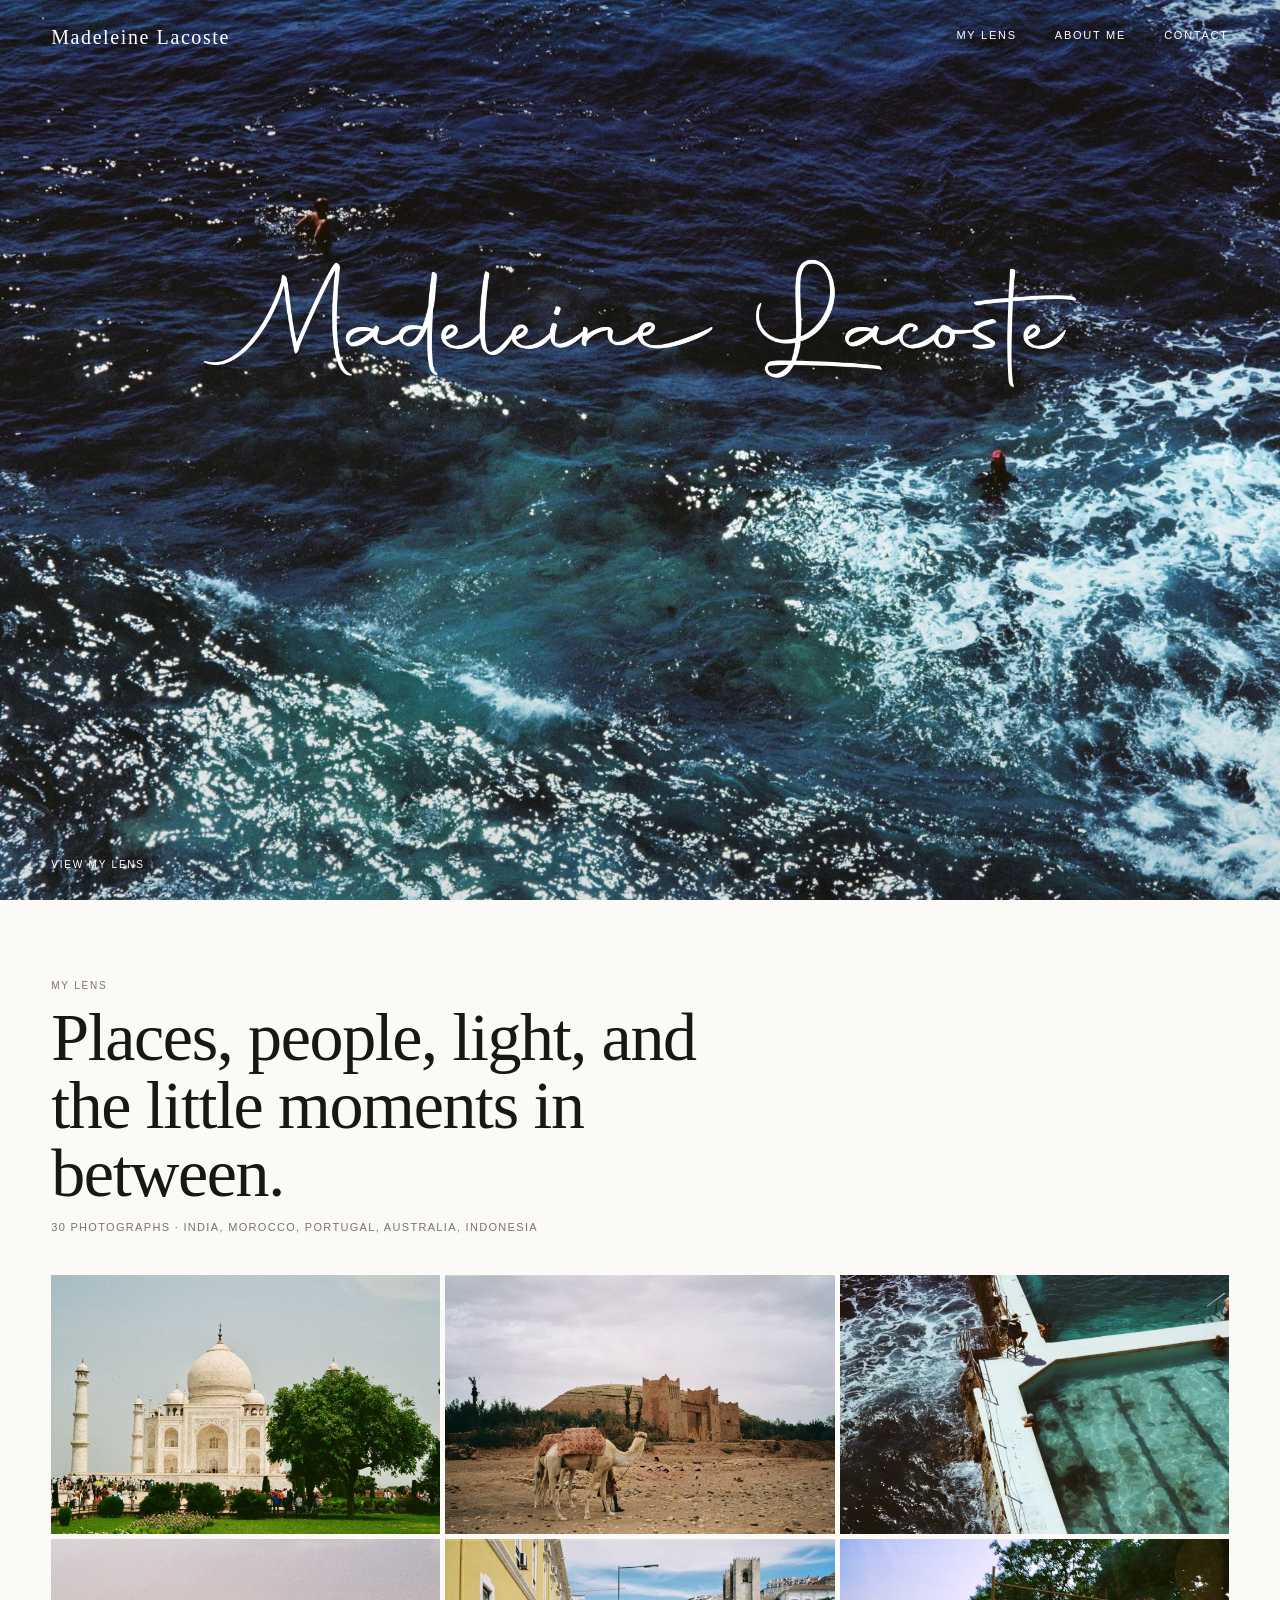
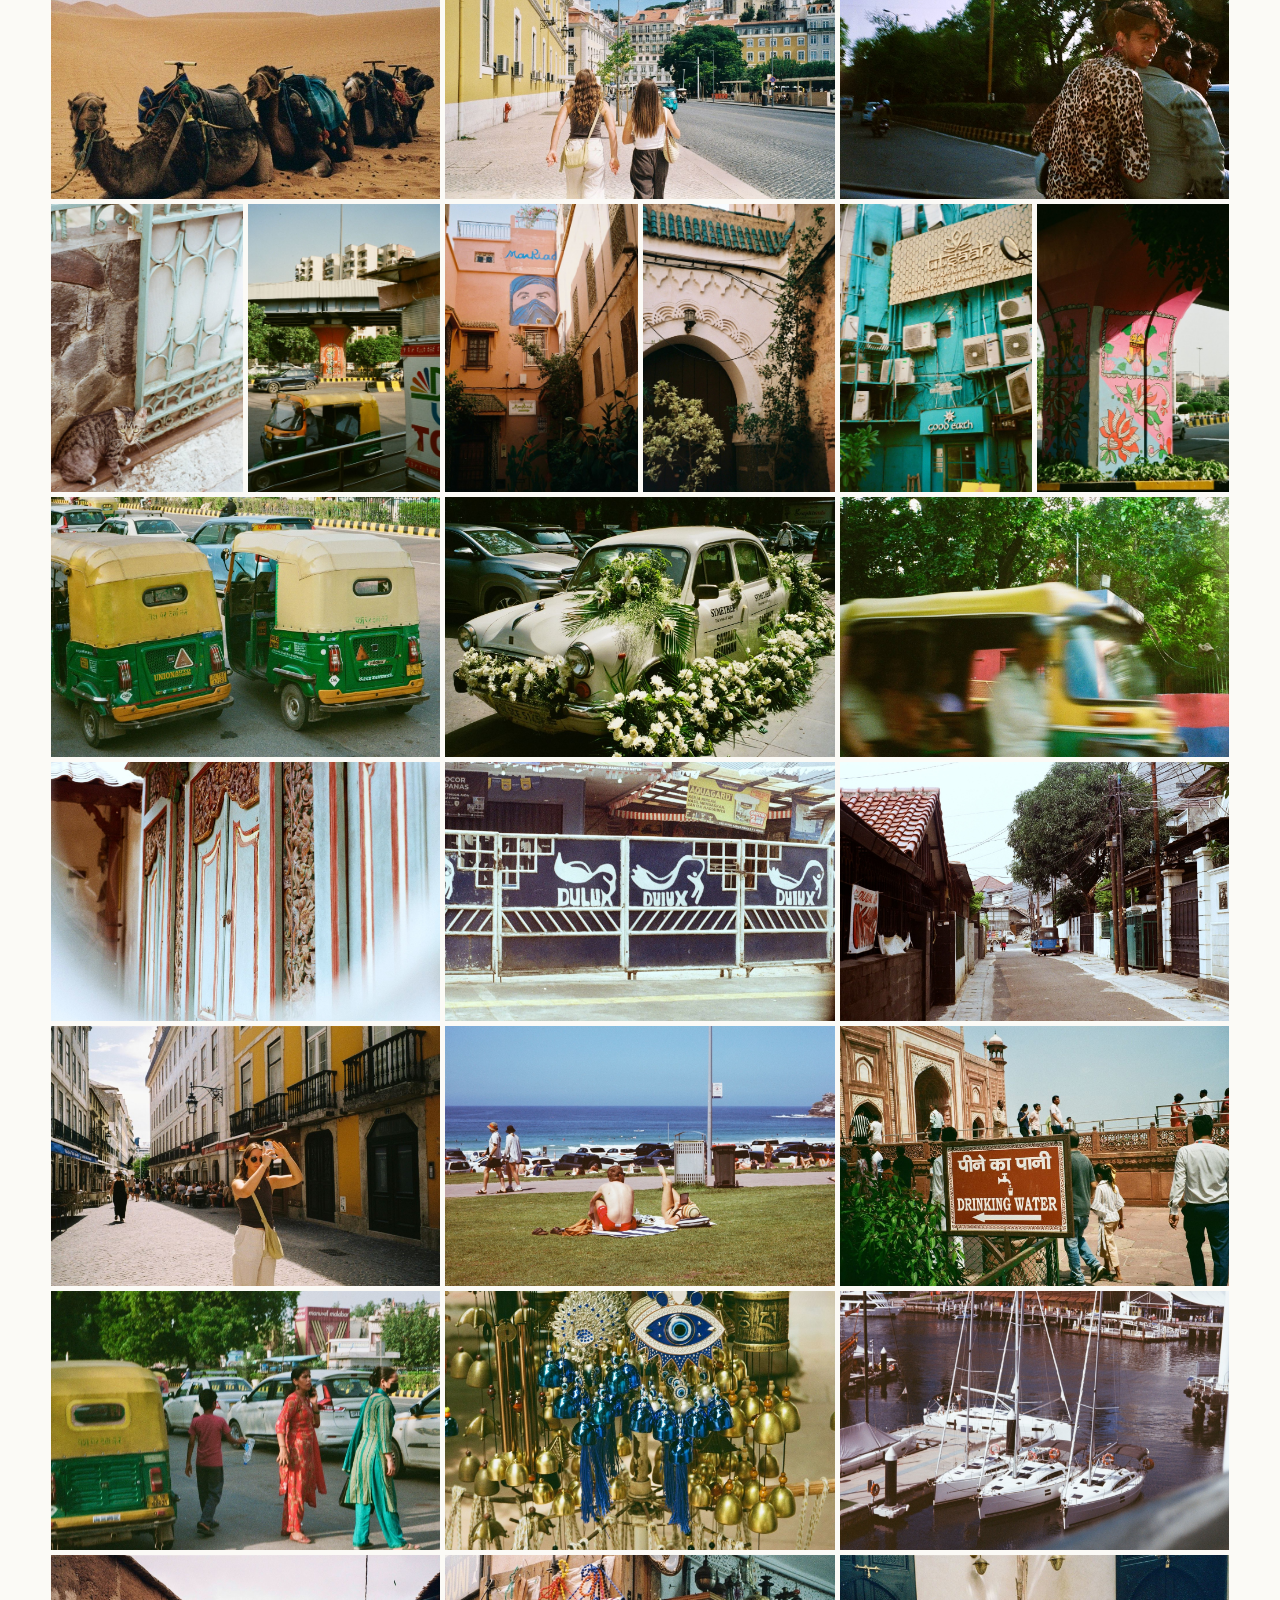
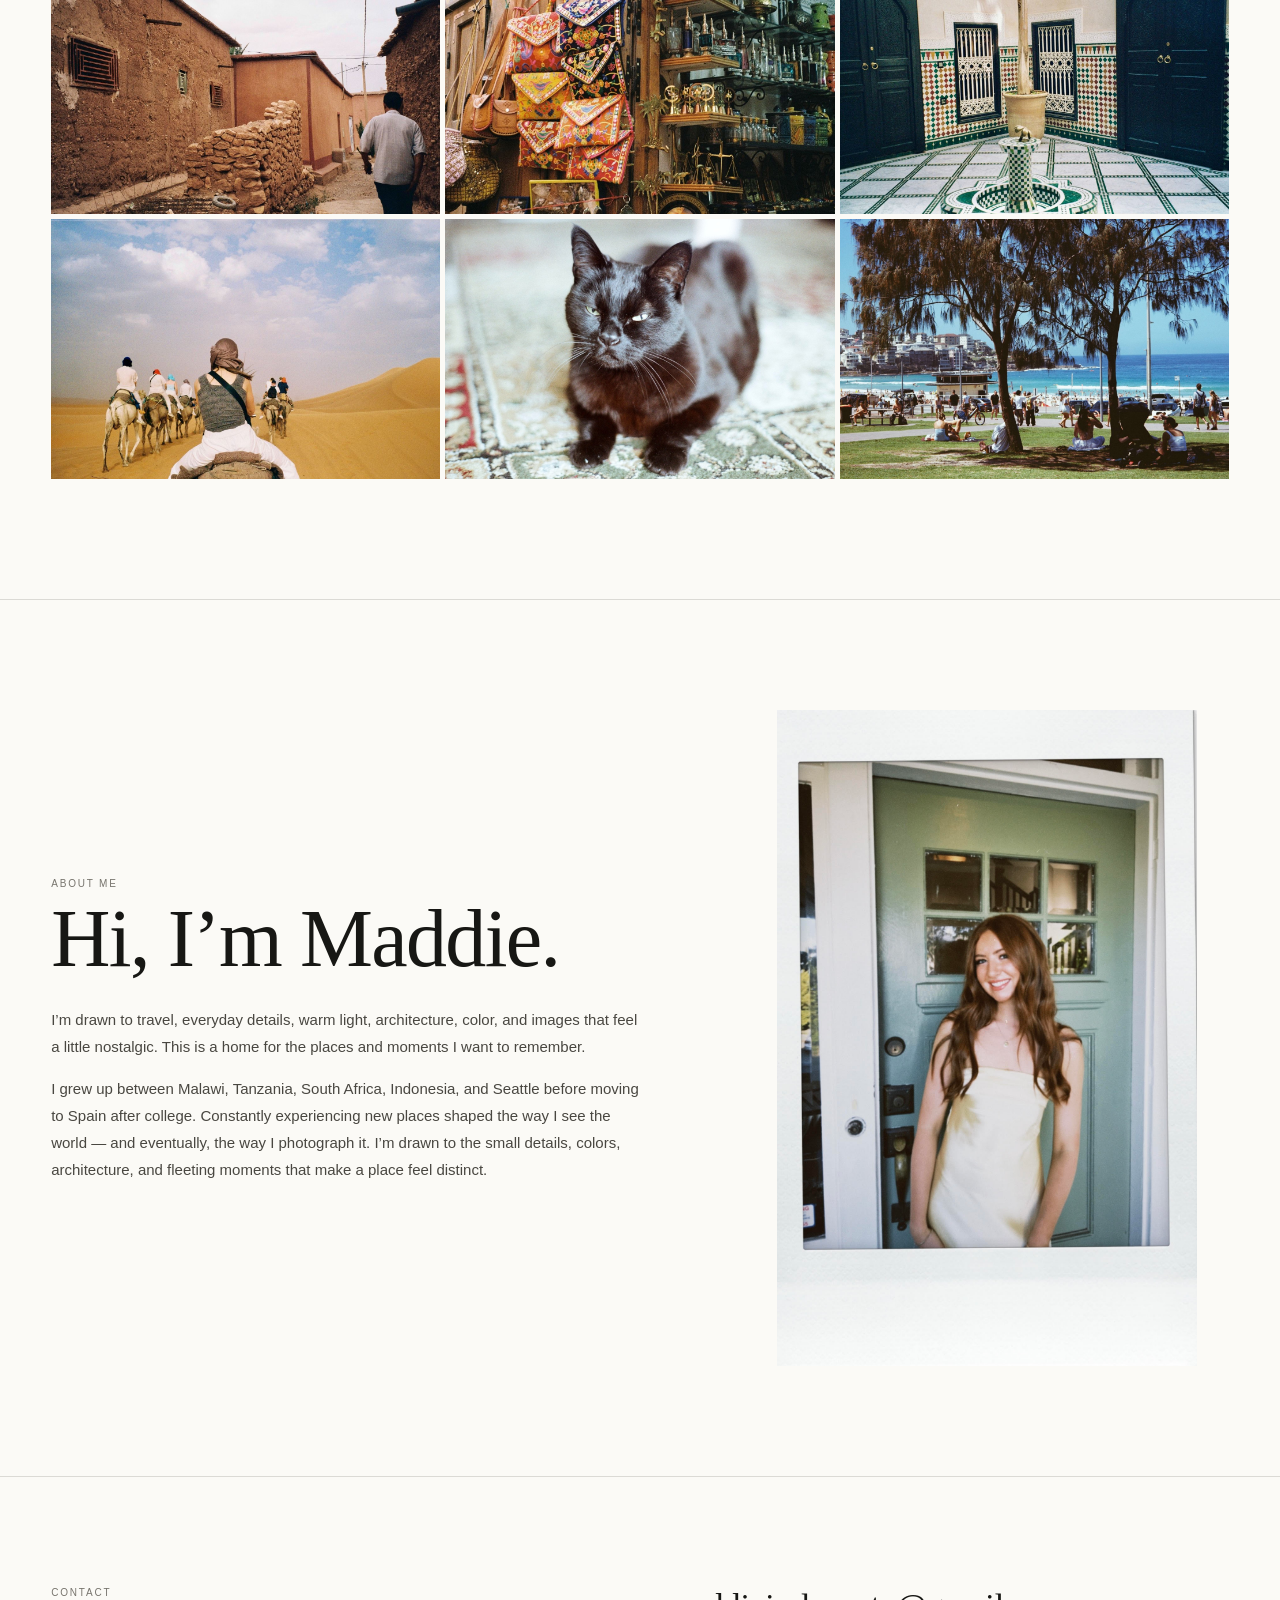
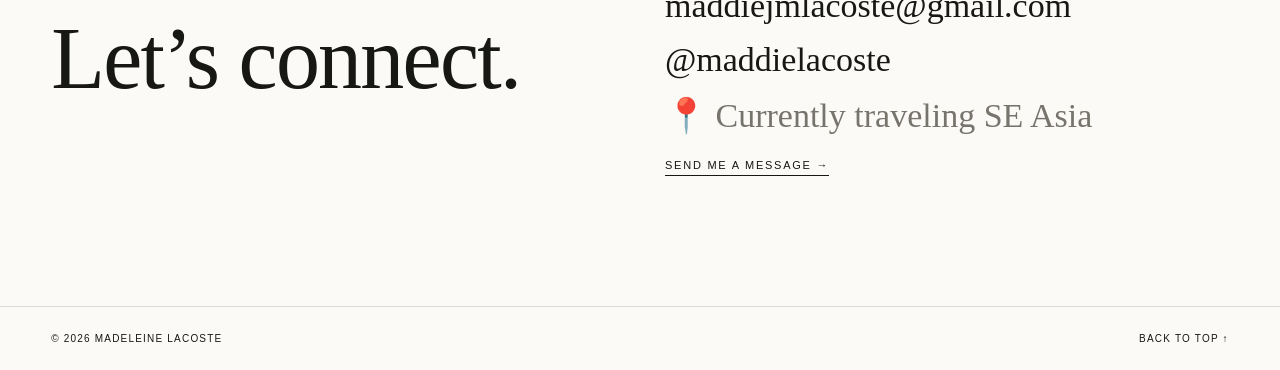
==== commit 18c679df: "Add four Jakarta photos (Kodak Gold), light edits Co-Authored-By: Claude Opus 5.5 <noreply@anthropic" ====
--- a/index.html
+++ b/index.html
@@ -10,17 +10,18 @@
 </section>
 
 <section id="work" class="work"><div class="section-intro"><div class="eyebrow">My Lens</div>
-<h1>Places, people, light, and the little moments in between.</h1><div class="count">26 photographs · India, Morocco, Portugal, Australia</div>
+<h1>Places, people, light, and the little moments in between.</h1><div class="count">30 photographs · India, Morocco, Portugal, Australia, Indonesia</div>
 </div>
 <!-- GALLERY START: edit each image alt/data-caption if you want descriptions -->
 <div class="gallery"><div class="gallery-row landscape-row"><button class="photo-card" type="button" aria-label="Open photo 1" onclick="openLightbox(this)"><img loading="lazy" src="assets/gallery/photo-23.jpg" alt="Photograph, Agra, India" data-name="Agra, India" data-caption="Agra, India"></button><button class="photo-card" type="button" aria-label="Open photo 2" onclick="openLightbox(this)"><img loading="lazy" src="assets/gallery/photo-15.jpg" alt="Photograph, Morocco" data-name="Morocco" data-caption="Morocco"></button><button class="photo-card" type="button" aria-label="Open photo 3" onclick="openLightbox(this)"><img loading="lazy" src="assets/gallery/photo-69.jpg" alt="Photograph, Bondi, Sydney" data-name="Bondi, Sydney" data-caption="Bondi, Sydney"></button></div>
 <div class="gallery-row landscape-row"><button class="photo-card" type="button" aria-label="Open photo 4" onclick="openLightbox(this)"><img loading="lazy" src="assets/gallery/photo-16.jpg" alt="Photograph, Morocco" data-name="Morocco" data-caption="Morocco"></button><button class="photo-card" type="button" aria-label="Open photo 5" onclick="openLightbox(this)"><img loading="lazy" src="assets/gallery/photo-12.jpg" alt="Photograph, Lisbon, Portugal" data-name="Lisbon, Portugal" data-caption="Lisbon, Portugal"></button><button class="photo-card" type="button" aria-label="Open photo 6" onclick="openLightbox(this)"><img loading="lazy" src="assets/gallery/photo-52.jpg?v=2" alt="Photograph, India" data-name="India" data-caption="India"></button></div>
 <div class="gallery-row portrait-row"><button class="photo-card" type="button" aria-label="Open photo 7" onclick="openLightbox(this)"><img loading="lazy" src="assets/gallery/photo-67.jpg?v=2" alt="Photograph" data-name="" data-caption=""></button><button class="photo-card" type="button" aria-label="Open photo 8" onclick="openLightbox(this)"><img loading="lazy" src="assets/gallery/photo-45.jpg" alt="Photograph, Delhi, India" data-name="Delhi, India" data-caption="Delhi, India"></button><button class="photo-card" type="button" aria-label="Open photo 9" onclick="openLightbox(this)"><img loading="lazy" src="assets/gallery/photo-30.jpg" alt="Photograph, Morocco" data-name="Morocco" data-caption="Morocco"></button><button class="photo-card" type="button" aria-label="Open photo 10" onclick="openLightbox(this)"><img loading="lazy" src="assets/gallery/photo-75.jpg" alt="Photograph, Morocco" data-name="Morocco" data-caption="Morocco"></button><button class="photo-card" type="button" aria-label="Open photo 11" onclick="openLightbox(this)"><img loading="lazy" src="assets/gallery/photo-46.jpg" alt="Photograph, India" data-name="India" data-caption="India"></button><button class="photo-card" type="button" aria-label="Open photo 12" onclick="openLightbox(this)"><img loading="lazy" src="assets/gallery/photo-58.jpg" alt="Photograph, India" data-name="India" data-caption="India"></button></div>
 <div class="gallery-row landscape-row"><button class="photo-card" type="button" aria-label="Open photo 13" onclick="openLightbox(this)"><img loading="lazy" src="assets/gallery/photo-41.jpg" alt="Photograph, Delhi, India" data-name="Delhi, India" data-caption="Delhi, India"></button><button class="photo-card" type="button" aria-label="Open photo 14" onclick="openLightbox(this)"><img loading="lazy" src="assets/gallery/photo-44.jpg" alt="Photograph, India" data-name="India" data-caption="India"></button><button class="photo-card" type="button" aria-label="Open photo 15" onclick="openLightbox(this)"><img loading="lazy" src="assets/gallery/photo-64.jpg" alt="Photograph, India" data-name="India" data-caption="India"></button></div>
-<div class="gallery-row landscape-row"><button class="photo-card" type="button" aria-label="Open photo 16" onclick="openLightbox(this)"><img loading="lazy" src="assets/gallery/photo-14.jpg" alt="Photograph, Lisbon, Portugal" data-name="Lisbon, Portugal" data-caption="Lisbon, Portugal"></button><button class="photo-card" type="button" aria-label="Open photo 17" onclick="openLightbox(this)"><img loading="lazy" src="assets/gallery/photo-70.jpg" alt="Photograph, Bondi, Sydney" data-name="Bondi, Sydney" data-caption="Bondi, Sydney"></button><button class="photo-card" type="button" aria-label="Open photo 18" onclick="openLightbox(this)"><img loading="lazy" src="assets/gallery/photo-22.jpg" alt="Photograph, India" data-name="India" data-caption="India"></button></div>
-<div class="gallery-row landscape-row"><button class="photo-card" type="button" aria-label="Open photo 19" onclick="openLightbox(this)"><img loading="lazy" src="assets/gallery/photo-53.jpg" alt="Photograph, India" data-name="India" data-caption="India"></button><button class="photo-card" type="button" aria-label="Open photo 20" onclick="openLightbox(this)"><img loading="lazy" src="assets/gallery/photo-26.jpg" alt="Photograph, India" data-name="India" data-caption="India"></button><button class="photo-card" type="button" aria-label="Open photo 21" onclick="openLightbox(this)"><img loading="lazy" src="assets/gallery/photo-73.jpg" alt="Photograph, Sydney" data-name="Sydney" data-caption="Sydney"></button></div>
-<div class="gallery-row landscape-row"><button class="photo-card" type="button" aria-label="Open photo 22" onclick="openLightbox(this)"><img loading="lazy" src="assets/gallery/photo-04.jpg" alt="Photograph, Morocco" data-name="Morocco" data-caption="Morocco"></button><button class="photo-card" type="button" aria-label="Open photo 23" onclick="openLightbox(this)"><img loading="lazy" src="assets/gallery/photo-07.jpg" alt="Photograph" data-name="" data-caption=""></button><button class="photo-card" type="button" aria-label="Open photo 24" onclick="openLightbox(this)"><img loading="lazy" src="assets/gallery/photo-10.jpg" alt="Photograph, Morocco" data-name="Morocco" data-caption="Morocco"></button></div>
-<div class="gallery-row landscape-row pair"><button class="photo-card" type="button" aria-label="Open photo 25" onclick="openLightbox(this)"><img loading="lazy" src="assets/gallery/photo-13.jpg" alt="Photograph" data-name="" data-caption=""></button><button class="photo-card" type="button" aria-label="Open photo 26" onclick="openLightbox(this)"><img loading="lazy" src="assets/gallery/photo-72.jpg" alt="Photograph, Bondi, Sydney" data-name="Bondi, Sydney" data-caption="Bondi, Sydney"></button></div>
+<div class="gallery-row landscape-row"><button class="photo-card" type="button" aria-label="Open photo 16" onclick="openLightbox(this)"><img loading="lazy" src="assets/gallery/photo-76.jpg" alt="Photograph, Jakarta, Indonesia" data-name="Jakarta, Indonesia" data-caption="Jakarta, Indonesia"></button><button class="photo-card" type="button" aria-label="Open photo 17" onclick="openLightbox(this)"><img loading="lazy" src="assets/gallery/photo-77.jpg" alt="Photograph, Jakarta, Indonesia" data-name="Jakarta, Indonesia" data-caption="Jakarta, Indonesia"></button><button class="photo-card" type="button" aria-label="Open photo 18" onclick="openLightbox(this)"><img loading="lazy" src="assets/gallery/photo-78.jpg" alt="Photograph, Jakarta, Indonesia" data-name="Jakarta, Indonesia" data-caption="Jakarta, Indonesia"></button></div>
+<div class="gallery-row landscape-row"><button class="photo-card" type="button" aria-label="Open photo 19" onclick="openLightbox(this)"><img loading="lazy" src="assets/gallery/photo-14.jpg" alt="Photograph, Lisbon, Portugal" data-name="Lisbon, Portugal" data-caption="Lisbon, Portugal"></button><button class="photo-card" type="button" aria-label="Open photo 20" onclick="openLightbox(this)"><img loading="lazy" src="assets/gallery/photo-70.jpg" alt="Photograph, Bondi, Sydney" data-name="Bondi, Sydney" data-caption="Bondi, Sydney"></button><button class="photo-card" type="button" aria-label="Open photo 21" onclick="openLightbox(this)"><img loading="lazy" src="assets/gallery/photo-22.jpg" alt="Photograph, India" data-name="India" data-caption="India"></button></div>
+<div class="gallery-row landscape-row"><button class="photo-card" type="button" aria-label="Open photo 22" onclick="openLightbox(this)"><img loading="lazy" src="assets/gallery/photo-53.jpg" alt="Photograph, India" data-name="India" data-caption="India"></button><button class="photo-card" type="button" aria-label="Open photo 23" onclick="openLightbox(this)"><img loading="lazy" src="assets/gallery/photo-26.jpg" alt="Photograph, India" data-name="India" data-caption="India"></button><button class="photo-card" type="button" aria-label="Open photo 24" onclick="openLightbox(this)"><img loading="lazy" src="assets/gallery/photo-73.jpg" alt="Photograph, Sydney" data-name="Sydney" data-caption="Sydney"></button></div>
+<div class="gallery-row landscape-row"><button class="photo-card" type="button" aria-label="Open photo 25" onclick="openLightbox(this)"><img loading="lazy" src="assets/gallery/photo-04.jpg" alt="Photograph, Morocco" data-name="Morocco" data-caption="Morocco"></button><button class="photo-card" type="button" aria-label="Open photo 26" onclick="openLightbox(this)"><img loading="lazy" src="assets/gallery/photo-07.jpg" alt="Photograph" data-name="" data-caption=""></button><button class="photo-card" type="button" aria-label="Open photo 27" onclick="openLightbox(this)"><img loading="lazy" src="assets/gallery/photo-10.jpg" alt="Photograph, Morocco" data-name="Morocco" data-caption="Morocco"></button></div>
+<div class="gallery-row landscape-row"><button class="photo-card" type="button" aria-label="Open photo 28" onclick="openLightbox(this)"><img loading="lazy" src="assets/gallery/photo-13.jpg" alt="Photograph" data-name="" data-caption=""></button><button class="photo-card" type="button" aria-label="Open photo 29" onclick="openLightbox(this)"><img loading="lazy" src="assets/gallery/photo-79.jpg" alt="Photograph, Jakarta, Indonesia" data-name="Jakarta, Indonesia" data-caption="Jakarta, Indonesia"></button><button class="photo-card" type="button" aria-label="Open photo 30" onclick="openLightbox(this)"><img loading="lazy" src="assets/gallery/photo-72.jpg" alt="Photograph, Bondi, Sydney" data-name="Bondi, Sydney" data-caption="Bondi, Sydney"></button></div>
 </div>
 </section>
 
